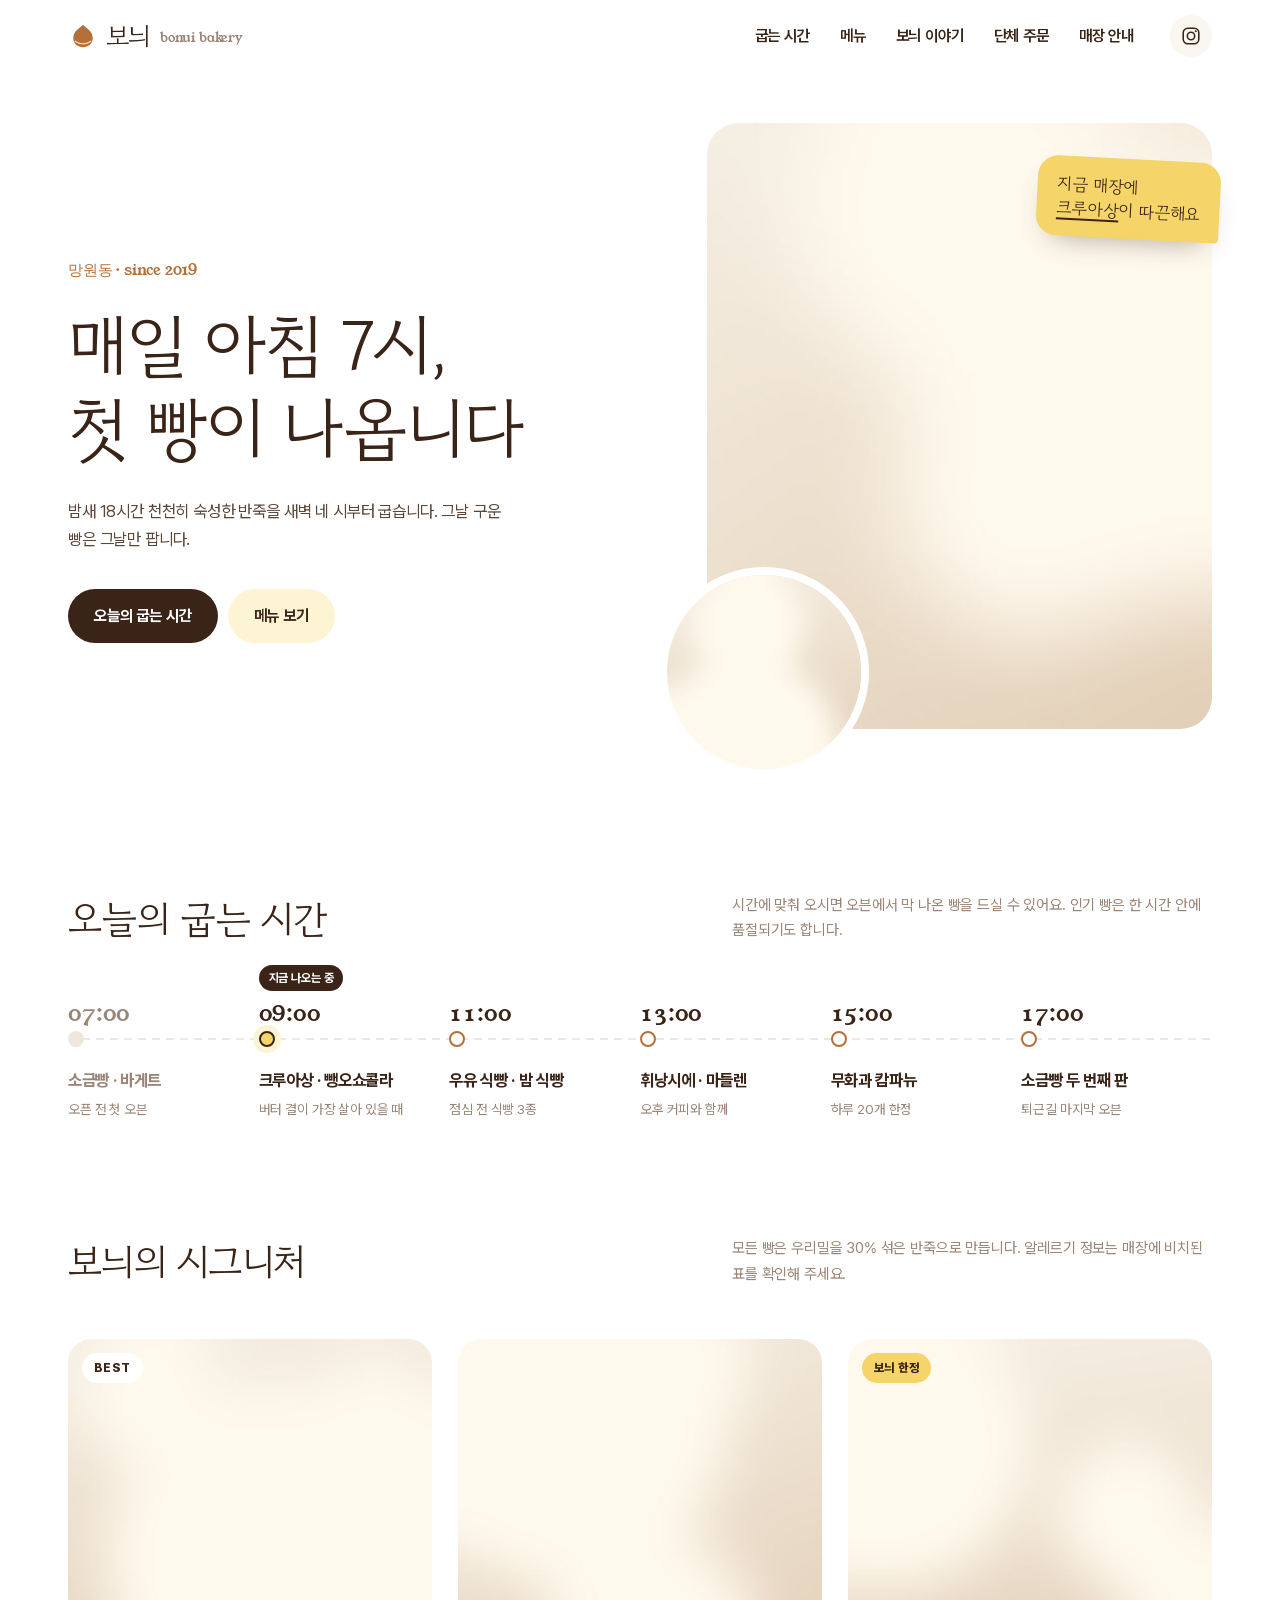
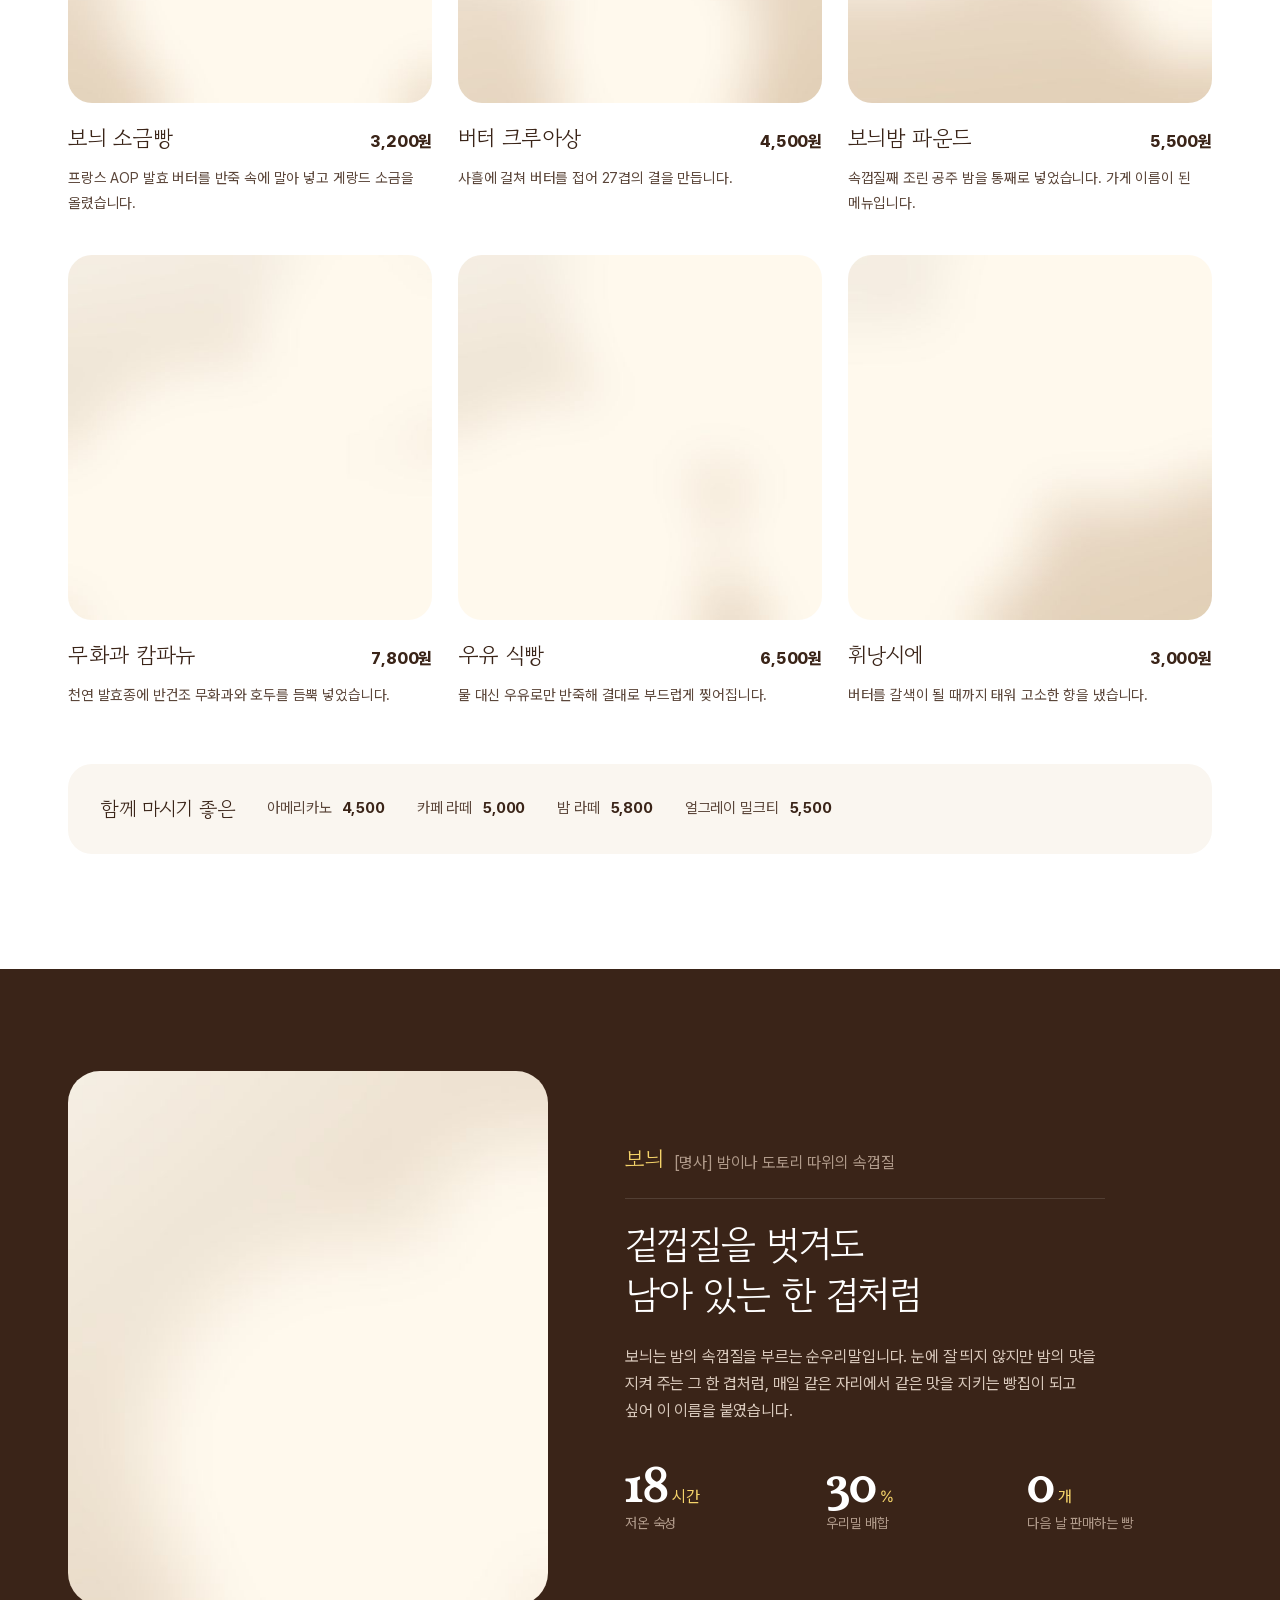
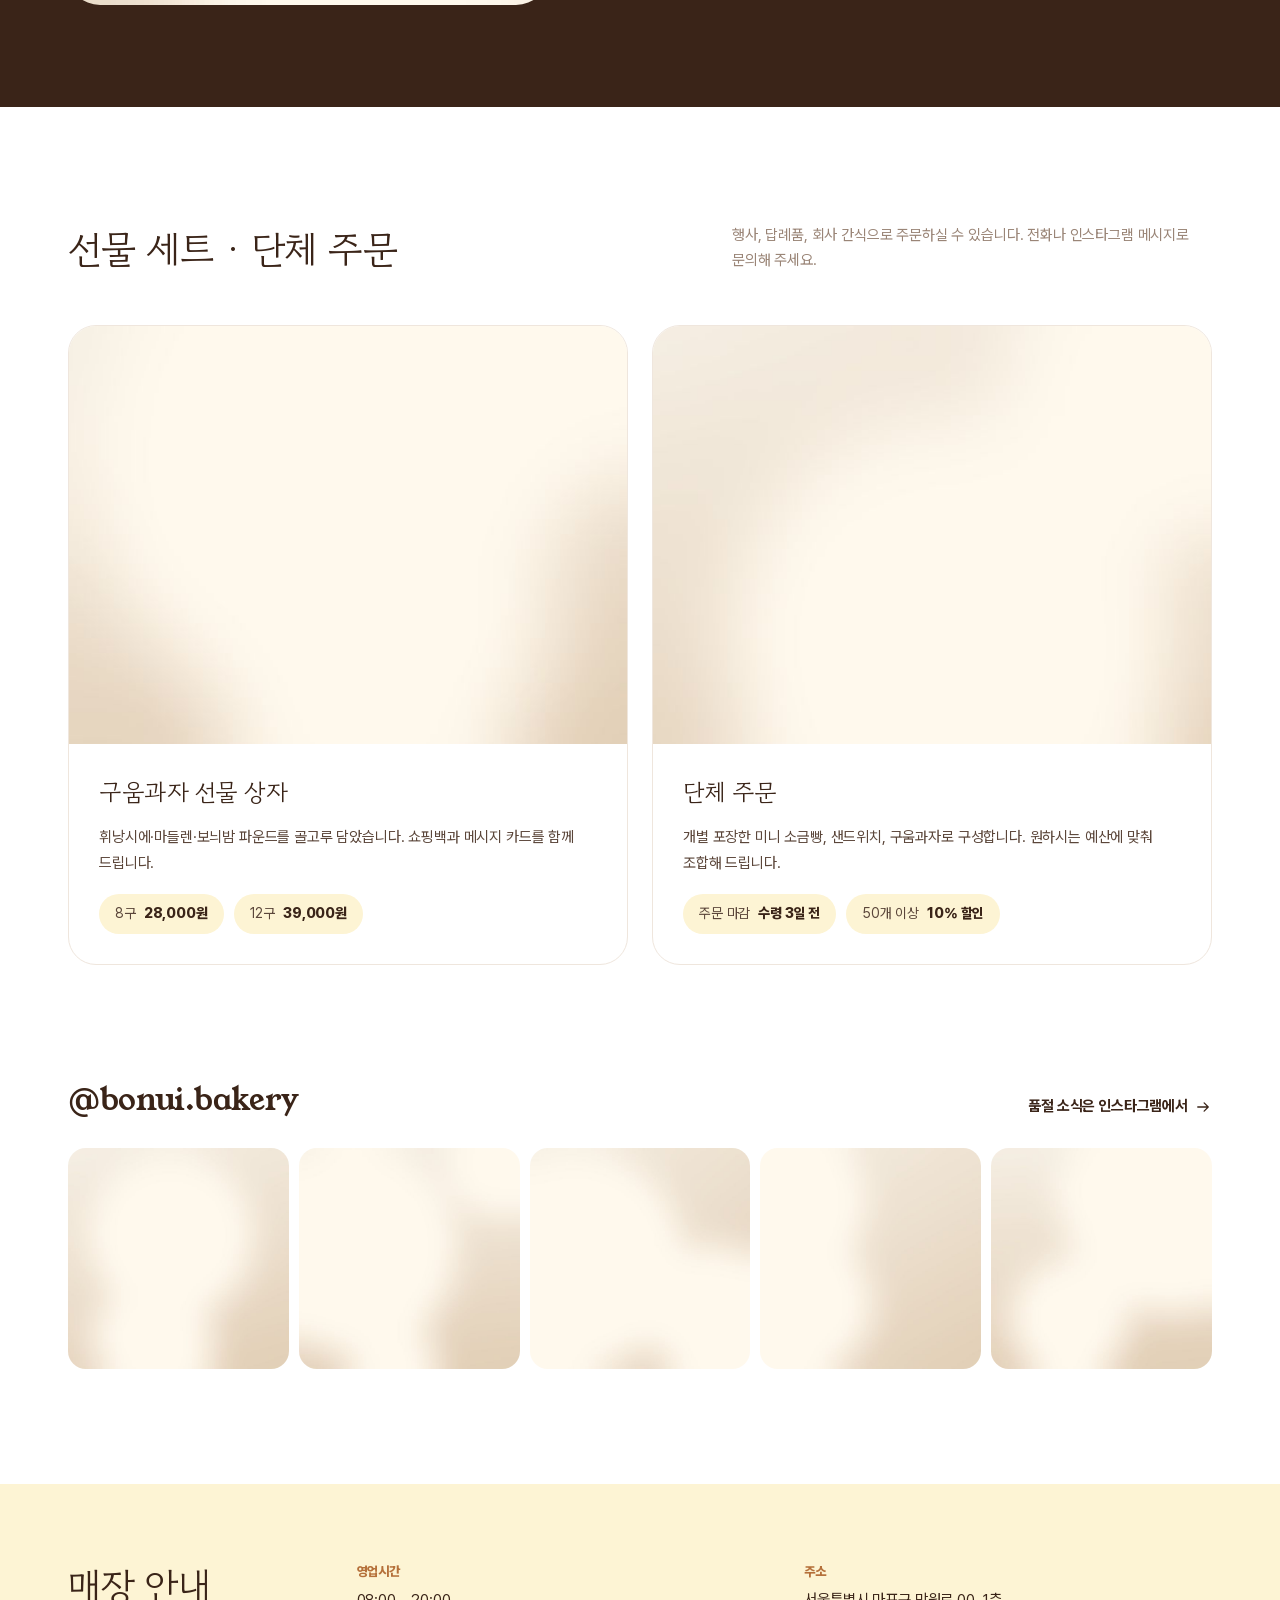
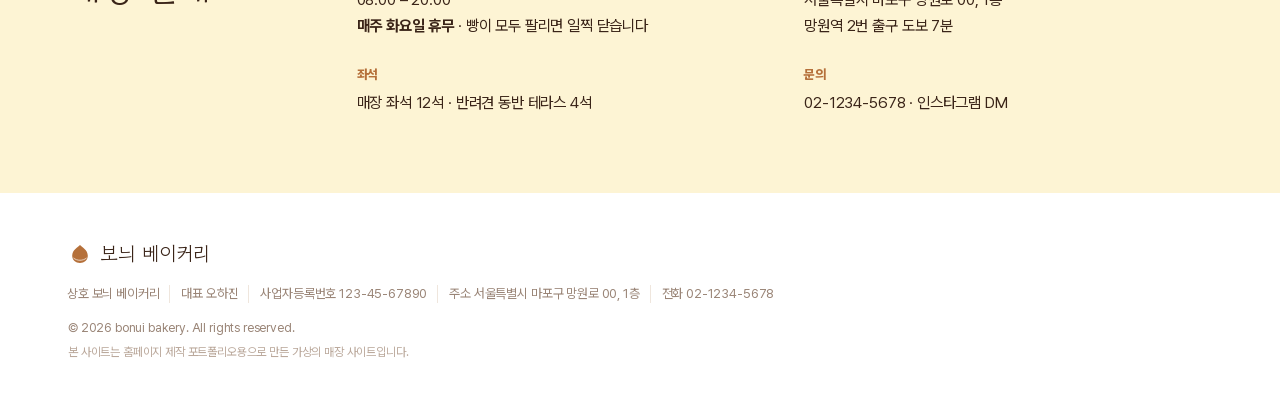
==== sites/bakery/index.html @ ac44d5c5 "Add pilates, law office, bakery samples and portfolio hub page - Hub page (index.html) with PC and p" ====
<!DOCTYPE html>
<html lang="ko">
<head>
<meta charset="utf-8">
<meta name="viewport" content="width=device-width, initial-scale=1">
<title>보늬 베이커리 | 망원동 동네 빵집</title>
<meta name="description" content="망원동 보늬 베이커리. 18시간 저온 숙성 반죽으로 매일 아침 7시부터 빵을 굽습니다. 오늘의 굽는 시간과 시그니처 메뉴, 단체 주문을 안내합니다.">
<meta property="og:title" content="보늬 베이커리 | 망원동 동네 빵집">
<meta property="og:description" content="매일 아침 7시, 첫 빵이 나옵니다.">
<meta property="og:type" content="website">
<link rel="stylesheet" href="../../assets/fonts/gowun-dodum/gowun-dodum.css">
<link rel="stylesheet" href="../../assets/fonts/young-serif/young-serif.css">
<link rel="stylesheet" href="../../assets/fonts/pretendard/pretendardvariable-dynamic-subset.css">
<link rel="stylesheet" href="style.css">
</head>
<body>

<svg width="0" height="0" style="position:absolute" aria-hidden="true">
  <symbol id="i-menu" viewBox="0 0 24 24"><path d="M4 7h16M4 12h16M4 17h16" stroke="currentColor" stroke-width="1.7" stroke-linecap="round"/></symbol>
  <symbol id="i-close" viewBox="0 0 24 24"><path d="M6 6l12 12M18 6L6 18" stroke="currentColor" stroke-width="1.7" stroke-linecap="round"/></symbol>
  <symbol id="i-arrow" viewBox="0 0 24 24"><path d="M5 12h14M13.5 6.5L19 12l-5.5 5.5" fill="none" stroke="currentColor" stroke-width="1.7" stroke-linecap="round" stroke-linejoin="round"/></symbol>
  <symbol id="i-insta" viewBox="0 0 24 24"><rect x="3.5" y="3.5" width="17" height="17" rx="5" fill="none" stroke="currentColor" stroke-width="1.7"/><circle cx="12" cy="12" r="4" fill="none" stroke="currentColor" stroke-width="1.7"/><circle cx="17.2" cy="6.8" r="1.1" fill="currentColor"/></symbol>
  <symbol id="chestnut" viewBox="0 0 40 40"><path d="M20 5c3 3.5 13 8 13 18 0 7-5.8 12-13 12S7 30 7 23C7 13 17 8.5 20 5z" fill="currentColor"/><path d="M9.5 27c3 2.4 6.6 3.4 10.5 3.4S27.5 29.4 30.5 27" fill="none" stroke="#fff" stroke-width="1.6" stroke-linecap="round" opacity=".7"/></symbol>
</svg>

<a class="skip" href="#main">본문 바로가기</a>

<header class="header">
  <div class="container header-inner">
    <a class="logo" href="#top" aria-label="보늬 베이커리 홈">
      <svg class="logo-mark" viewBox="0 0 40 40" aria-hidden="true"><use href="#chestnut"/></svg>
      <span class="logo-ko">보늬</span>
      <span class="logo-en">bonui bakery</span>
    </a>
    <nav class="gnb" aria-label="주 메뉴">
      <a href="#bake">굽는 시간</a>
      <a href="#menu">메뉴</a>
      <a href="#story">보늬 이야기</a>
      <a href="#order">단체 주문</a>
      <a href="#store">매장 안내</a>
    </nav>
    <a class="insta-link" href="#" aria-label="인스타그램"><svg><use href="#i-insta"/></svg></a>
    <button class="menu-btn" type="button" aria-label="메뉴 열기" aria-expanded="false" aria-controls="mnav"><svg><use href="#i-menu"/></svg></button>
  </div>
  <nav class="mnav" id="mnav" aria-label="모바일 메뉴" hidden>
    <a href="#bake">굽는 시간</a>
    <a href="#menu">메뉴</a>
    <a href="#story">보늬 이야기</a>
    <a href="#order">단체 주문</a>
    <a href="#store">매장 안내</a>
  </nav>
</header>

<main id="main">

  <section class="hero" id="top">
    <div class="container hero-grid">
      <div class="hero-copy">
        <p class="hero-tag">망원동 · since 2019</p>
        <h1>매일 아침 7시,<br>첫 빵이 나옵니다</h1>
        <p class="lead">밤새 18시간 천천히 숙성한 반죽을 새벽 네 시부터 굽습니다. 그날 구운 빵은 그날만 팝니다.</p>
        <div class="btn-row">
          <a class="btn btn-brown" href="#bake">오늘의 굽는 시간</a>
          <a class="btn btn-soft" href="#menu">메뉴 보기</a>
        </div>
      </div>
      <div class="hero-visual">
        <figure class="hv-main"><img src="images/hero.jpg" alt="막 구워져 나온 소금빵이 가득 담긴 철판" width="1000" height="1200" fetchpriority="high"></figure>
        <figure class="hv-sub"><img src="images/hero-2.jpg" alt="결이 살아 있는 크루아상 단면" width="600" height="600"></figure>
        <p class="hv-note" data-now-baking>지금 매장에<br><b>소금빵</b>이 따끈해요</p>
      </div>
    </div>
  </section>

  <section class="section bake" id="bake" aria-labelledby="bake-title">
    <div class="container">
      <div class="section-head">
        <h2 id="bake-title">오늘의 굽는 시간</h2>
        <p>시간에 맞춰 오시면 오븐에서 막 나온 빵을 드실 수 있어요. 인기 빵은 한 시간 안에 품절되기도 합니다.</p>
      </div>
      <ol class="timeline">
        <li data-at="0700" data-name="소금빵"><time>07:00</time><h3>소금빵 · 바게트</h3><p>오픈 전 첫 오븐</p></li>
        <li data-at="0900" data-name="크루아상"><time>09:00</time><h3>크루아상 · 뺑오쇼콜라</h3><p>버터 결이 가장 살아 있을 때</p></li>
        <li data-at="1100" data-name="우유 식빵"><time>11:00</time><h3>우유 식빵 · 밤 식빵</h3><p>점심 전 식빵 3종</p></li>
        <li data-at="1300" data-name="휘낭시에"><time>13:00</time><h3>휘낭시에 · 마들렌</h3><p>오후 커피와 함께</p></li>
        <li data-at="1500" data-name="무화과 캄파뉴"><time>15:00</time><h3>무화과 캄파뉴</h3><p>하루 20개 한정</p></li>
        <li data-at="1700" data-name="소금빵"><time>17:00</time><h3>소금빵 두 번째 판</h3><p>퇴근길 마지막 오븐</p></li>
      </ol>
    </div>
  </section>

  <section class="section" id="menu" aria-labelledby="menu-title">
    <div class="container">
      <div class="section-head">
        <h2 id="menu-title">보늬의 시그니처</h2>
        <p>모든 빵은 우리밀을 30% 섞은 반죽으로 만듭니다. 알레르기 정보는 매장에 비치된 표를 확인해 주세요.</p>
      </div>
      <div class="menu-grid">
        <article class="item">
          <figure><img src="images/m-salt.jpg" alt="겉은 바삭하고 속은 촉촉한 소금빵" loading="lazy" width="700" height="700"><span class="item-badge">BEST</span></figure>
          <div class="item-row"><h3>보늬 소금빵</h3><p class="price">3,200원</p></div>
          <p>프랑스 AOP 발효 버터를 반죽 속에 말아 넣고 게랑드 소금을 올렸습니다.</p>
        </article>
        <article class="item">
          <figure><img src="images/m-croissant.jpg" alt="27겹 결의 버터 크루아상" loading="lazy" width="700" height="700"></figure>
          <div class="item-row"><h3>버터 크루아상</h3><p class="price">4,500원</p></div>
          <p>사흘에 걸쳐 버터를 접어 27겹의 결을 만듭니다.</p>
        </article>
        <article class="item">
          <figure><img src="images/m-chestnut.jpg" alt="보늬밤을 통째로 넣은 파운드 케이크" loading="lazy" width="700" height="700"><span class="item-badge item-badge-sig">보늬 한정</span></figure>
          <div class="item-row"><h3>보늬밤 파운드</h3><p class="price">5,500원</p></div>
          <p>속껍질째 조린 공주 밤을 통째로 넣었습니다. 가게 이름이 된 메뉴입니다.</p>
        </article>
        <article class="item">
          <figure><img src="images/m-campagne.jpg" alt="무화과와 호두가 들어간 캄파뉴" loading="lazy" width="700" height="700"></figure>
          <div class="item-row"><h3>무화과 캄파뉴</h3><p class="price">7,800원</p></div>
          <p>천연 발효종에 반건조 무화과와 호두를 듬뿍 넣었습니다.</p>
        </article>
        <article class="item">
          <figure><img src="images/m-bread.jpg" alt="결대로 찢어지는 우유 식빵" loading="lazy" width="700" height="700"></figure>
          <div class="item-row"><h3>우유 식빵</h3><p class="price">6,500원</p></div>
          <p>물 대신 우유로만 반죽해 결대로 부드럽게 찢어집니다.</p>
        </article>
        <article class="item">
          <figure><img src="images/m-financier.jpg" alt="태운 버터 향의 휘낭시에" loading="lazy" width="700" height="700"></figure>
          <div class="item-row"><h3>휘낭시에</h3><p class="price">3,000원</p></div>
          <p>버터를 갈색이 될 때까지 태워 고소한 향을 냈습니다.</p>
        </article>
      </div>
      <div class="drinks">
        <h3>함께 마시기 좋은</h3>
        <ul>
          <li><span>아메리카노</span><b>4,500</b></li>
          <li><span>카페 라떼</span><b>5,000</b></li>
          <li><span>밤 라떼</span><b>5,800</b></li>
          <li><span>얼그레이 밀크티</span><b>5,500</b></li>
        </ul>
      </div>
    </div>
  </section>

  <section class="story" id="story" aria-labelledby="story-title">
    <div class="container story-grid">
      <figure class="story-photo"><img src="images/story.jpg" alt="새벽에 반죽을 성형하는 제빵사의 손" loading="lazy" width="900" height="1000"></figure>
      <div class="story-copy">
        <p class="story-word"><span>보늬</span> [명사] 밤이나 도토리 따위의 속껍질</p>
        <h2 id="story-title">겉껍질을 벗겨도<br>남아 있는 한 겹처럼</h2>
        <p>보늬는 밤의 속껍질을 부르는 순우리말입니다. 눈에 잘 띄지 않지만 밤의 맛을 지켜 주는 그 한 겹처럼, 매일 같은 자리에서 같은 맛을 지키는 빵집이 되고 싶어 이 이름을 붙였습니다.</p>
        <ul class="facts">
          <li><strong>18<small>시간</small></strong><span>저온 숙성</span></li>
          <li><strong>30<small>%</small></strong><span>우리밀 배합</span></li>
          <li><strong>0<small>개</small></strong><span>다음 날 판매하는 빵</span></li>
        </ul>
      </div>
    </div>
  </section>

  <section class="section order" id="order" aria-labelledby="order-title">
    <div class="container">
      <div class="section-head">
        <h2 id="order-title">선물 세트 · 단체 주문</h2>
        <p>행사, 답례품, 회사 간식으로 주문하실 수 있습니다. 전화나 인스타그램 메시지로 문의해 주세요.</p>
      </div>
      <div class="order-grid">
        <article class="order-card">
          <figure><img src="images/gift.jpg" alt="리본으로 묶은 구움과자 선물 상자" loading="lazy" width="800" height="600"></figure>
          <div class="order-body">
            <h3>구움과자 선물 상자</h3>
            <p>휘낭시에·마들렌·보늬밤 파운드를 골고루 담았습니다. 쇼핑백과 메시지 카드를 함께 드립니다.</p>
            <dl>
              <div><dt>8구</dt><dd>28,000원</dd></div>
              <div><dt>12구</dt><dd>39,000원</dd></div>
            </dl>
          </div>
        </article>
        <article class="order-card">
          <figure><img src="images/catering.jpg" alt="행사용으로 포장된 미니 소금빵" loading="lazy" width="800" height="600"></figure>
          <div class="order-body">
            <h3>단체 주문</h3>
            <p>개별 포장한 미니 소금빵, 샌드위치, 구움과자로 구성합니다. 원하시는 예산에 맞춰 조합해 드립니다.</p>
            <dl>
              <div><dt>주문 마감</dt><dd>수령 3일 전</dd></div>
              <div><dt>50개 이상</dt><dd>10% 할인</dd></div>
            </dl>
          </div>
        </article>
      </div>
    </div>
  </section>

  <section class="section insta" aria-labelledby="insta-title">
    <div class="container">
      <div class="insta-head">
        <h2 id="insta-title">@bonui.bakery</h2>
        <a class="text-link" href="#">품절 소식은 인스타그램에서 <svg><use href="#i-arrow"/></svg></a>
      </div>
      <div class="insta-grid">
        <a href="#"><img src="images/insta-1.jpg" alt="인스타그램 게시물: 오늘의 첫 빵" loading="lazy" width="500" height="500"></a>
        <a href="#"><img src="images/insta-2.jpg" alt="인스타그램 게시물: 진열대" loading="lazy" width="500" height="500"></a>
        <a href="#"><img src="images/insta-3.jpg" alt="인스타그램 게시물: 커피와 크루아상" loading="lazy" width="500" height="500"></a>
        <a href="#"><img src="images/insta-4.jpg" alt="인스타그램 게시물: 반죽 성형" loading="lazy" width="500" height="500"></a>
        <a href="#"><img src="images/insta-5.jpg" alt="인스타그램 게시물: 선물 상자" loading="lazy" width="500" height="500"></a>
      </div>
    </div>
  </section>

  <section class="store" id="store" aria-labelledby="store-title">
    <div class="container store-grid">
      <h2 id="store-title">매장 안내</h2>
      <dl>
        <div><dt>영업시간</dt><dd>08:00 – 20:00<br><span class="off">매주 화요일 휴무</span> · 빵이 모두 팔리면 일찍 닫습니다</dd></div>
        <div><dt>주소</dt><dd>서울특별시 마포구 망원로 00, 1층<br>망원역 2번 출구 도보 7분</dd></div>
        <div><dt>좌석</dt><dd>매장 좌석 12석 · 반려견 동반 테라스 4석</dd></div>
        <div><dt>문의</dt><dd>02-1234-5678 · 인스타그램 DM</dd></div>
      </dl>
    </div>
  </section>

</main>

<footer class="footer">
  <div class="container">
    <p class="footer-logo"><svg viewBox="0 0 40 40" aria-hidden="true"><use href="#chestnut"/></svg>보늬 베이커리</p>
    <p class="biz"><span>상호 보늬 베이커리</span><span>대표 오하진</span><span>사업자등록번호 123-45-67890</span><span>주소 서울특별시 마포구 망원로 00, 1층</span><span>전화 02-1234-5678</span></p>
    <p class="copy">© 2026 bonui bakery. All rights reserved.</p>
    <p class="demo-note">본 사이트는 홈페이지 제작 포트폴리오용으로 만든 가상의 매장 사이트입니다.</p>
  </div>
</footer>

<script src="main.js"></script>
</body>
</html>
---- assets/fonts/gowun-dodum/gowun-dodum.css ----
/* gowun-dodum-[0]-400-normal */
@font-face {
  font-family: 'Gowun Dodum';
  font-style: normal;
  font-display: swap;
  font-weight: 400;
  src: url(./files/gowun-dodum-0-400-normal.woff2) format('woff2');
  unicode-range: U+f9ca-fa0b,U+ff03-ff05,U+ff07,U+ff0a-ff0b,U+ff0d-ff19,U+ff1b,U+ff1d,U+ff20-ff5b,U+ff5d,U+ffe0-ffe3,U+ffe5-ffe6;
}

/* gowun-dodum-[2]-400-normal */
@font-face {
  font-family: 'Gowun Dodum';
  font-style: normal;
  font-display: swap;
  font-weight: 400;
  src: url(./files/gowun-dodum-2-400-normal.woff2) format('woff2');
  unicode-range: U+d723-d728,U+d72a-d733,U+d735-d748,U+d74a-d74f,U+d752-d753,U+d755-d757,U+d75a-d75f,U+d762-d764,U+d766-d768,U+d76a-d76b,U+d76d-d76f,U+d771-d787,U+d789-d78b,U+d78d-d78f,U+d791-d797,U+d79a,U+d79c,U+d79e-d7a3,U+f900-f909,U+f90b-f92e;
}

/* gowun-dodum-[3]-400-normal */
@font-face {
  font-family: 'Gowun Dodum';
  font-style: normal;
  font-display: swap;
  font-weight: 400;
  src: url(./files/gowun-dodum-3-400-normal.woff2) format('woff2');
  unicode-range: U+d679-d68b,U+d68e-d69e,U+d6a0,U+d6a2-d6a7,U+d6a9-d6c3,U+d6c6-d6c7,U+d6c9-d6cb,U+d6cd-d6d3,U+d6d5-d6d6,U+d6d8-d6e3,U+d6e5-d6e7,U+d6e9-d6fb,U+d6fd-d717,U+d719-d71f,U+d721-d722;
}

/* gowun-dodum-[4]-400-normal */
@font-face {
  font-family: 'Gowun Dodum';
  font-style: normal;
  font-display: swap;
  font-weight: 400;
  src: url(./files/gowun-dodum-4-400-normal.woff2) format('woff2');
  unicode-range: U+d5bc-d5c7,U+d5ca-d5cb,U+d5cd-d5cf,U+d5d1-d5d7,U+d5d9-d5da,U+d5dc,U+d5de-d5e3,U+d5e6-d5e7,U+d5e9-d5eb,U+d5ed-d5f6,U+d5f8,U+d5fa-d5ff,U+d602-d603,U+d605-d607,U+d609-d60f,U+d612-d613,U+d616-d61b,U+d61d-d637,U+d63a-d63b,U+d63d-d63f,U+d641-d647,U+d64a-d64c,U+d64e-d653,U+d656-d657,U+d659-d65b,U+d65d-d666,U+d668,U+d66a-d678;
}

/* gowun-dodum-[5]-400-normal */
@font-face {
  font-family: 'Gowun Dodum';
  font-style: normal;
  font-display: swap;
  font-weight: 400;
  src: url(./files/gowun-dodum-5-400-normal.woff2) format('woff2');
  unicode-range: U+d507,U+d509-d50b,U+d50d-d513,U+d515-d53b,U+d53e-d53f,U+d541-d543,U+d545-d54c,U+d54e,U+d550,U+d552-d557,U+d55a-d55b,U+d55d-d55f,U+d561-d564,U+d566-d567,U+d56a,U+d56c,U+d56e-d573,U+d576-d577,U+d579-d583,U+d585-d586,U+d58a-d5a4,U+d5a6-d5bb;
}

/* gowun-dodum-[6]-400-normal */
@font-face {
  font-family: 'Gowun Dodum';
  font-style: normal;
  font-display: swap;
  font-weight: 400;
  src: url(./files/gowun-dodum-6-400-normal.woff2) format('woff2');
  unicode-range: U+d464-d477,U+d47a-d47b,U+d47d-d47f,U+d481-d487,U+d489-d48a,U+d48c,U+d48e-d4e7,U+d4e9-d503,U+d505-d506;
}

/* gowun-dodum-[7]-400-normal */
@font-face {
  font-family: 'Gowun Dodum';
  font-style: normal;
  font-display: swap;
  font-weight: 400;
  src: url(./files/gowun-dodum-7-400-normal.woff2) format('woff2');
  unicode-range: U+d3bf-d3c7,U+d3ca-d3cf,U+d3d1-d3eb,U+d3ee-d3ef,U+d3f1-d3f3,U+d3f5-d3fb,U+d3fd-d400,U+d402-d45b,U+d45d-d463;
}

/* gowun-dodum-[8]-400-normal */
@font-face {
  font-family: 'Gowun Dodum';
  font-style: normal;
  font-display: swap;
  font-weight: 400;
  src: url(./files/gowun-dodum-8-400-normal.woff2) format('woff2');
  unicode-range: U+d2ff,U+d302-d304,U+d306-d30b,U+d30f,U+d311-d313,U+d315-d31b,U+d31e,U+d322-d324,U+d326-d327,U+d32a-d32b,U+d32d-d32f,U+d331-d337,U+d339-d33c,U+d33e-d37b,U+d37e-d37f,U+d381-d383,U+d385-d38b,U+d38e-d390,U+d392-d397,U+d39a-d39b,U+d39d-d39f,U+d3a1-d3a7,U+d3a9-d3aa,U+d3ac,U+d3ae-d3b3,U+d3b5-d3b7,U+d3b9-d3bb,U+d3bd-d3be;
}

/* gowun-dodum-[9]-400-normal */
@font-face {
  font-family: 'Gowun Dodum';
  font-style: normal;
  font-display: swap;
  font-weight: 400;
  src: url(./files/gowun-dodum-9-400-normal.woff2) format('woff2');
  unicode-range: U+d257-d27f,U+d281-d29b,U+d29d-d29f,U+d2a1-d2ab,U+d2ad-d2b7,U+d2ba-d2bb,U+d2bd-d2bf,U+d2c1-d2c7,U+d2c9-d2ef,U+d2f2-d2f3,U+d2f5-d2f7,U+d2f9-d2fe;
}

/* gowun-dodum-[10]-400-normal */
@font-face {
  font-family: 'Gowun Dodum';
  font-style: normal;
  font-display: swap;
  font-weight: 400;
  src: url(./files/gowun-dodum-10-400-normal.woff2) format('woff2');
  unicode-range: U+d1b4,U+d1b6-d1f3,U+d1f5-d22b,U+d22e-d22f,U+d231-d233,U+d235-d23b,U+d23d-d240,U+d242-d256;
}

/* gowun-dodum-[11]-400-normal */
@font-face {
  font-family: 'Gowun Dodum';
  font-style: normal;
  font-display: swap;
  font-weight: 400;
  src: url(./files/gowun-dodum-11-400-normal.woff2) format('woff2');
  unicode-range: U+d105-d12f,U+d132-d133,U+d135-d137,U+d139-d13f,U+d141-d142,U+d144,U+d146-d14b,U+d14e-d14f,U+d151-d153,U+d155-d15b,U+d15e-d187,U+d189-d19f,U+d1a2-d1a3,U+d1a5-d1a7,U+d1a9-d1af,U+d1b2-d1b3;
}

/* gowun-dodum-[12]-400-normal */
@font-face {
  font-family: 'Gowun Dodum';
  font-style: normal;
  font-display: swap;
  font-weight: 400;
  src: url(./files/gowun-dodum-12-400-normal.woff2) format('woff2');
  unicode-range: U+d04b-d04f,U+d051-d057,U+d059-d06b,U+d06d-d06f,U+d071-d073,U+d075-d07b,U+d07e-d0a3,U+d0a6-d0a7,U+d0a9-d0ab,U+d0ad-d0b3,U+d0b6,U+d0b8,U+d0ba-d0bf,U+d0c2-d0c3,U+d0c5-d0c7,U+d0c9-d0cf,U+d0d2,U+d0d6-d0db,U+d0de-d0df,U+d0e1-d0e3,U+d0e5-d0eb,U+d0ee-d0f0,U+d0f2-d104;
}

/* gowun-dodum-[13]-400-normal */
@font-face {
  font-family: 'Gowun Dodum';
  font-style: normal;
  font-display: swap;
  font-weight: 400;
  src: url(./files/gowun-dodum-13-400-normal.woff2) format('woff2');
  unicode-range: U+cfa2-cfc3,U+cfc5-cfdf,U+cfe2-cfe3,U+cfe5-cfe7,U+cfe9-cff4,U+cff6-cffb,U+cffd-cfff,U+d001-d003,U+d005-d017,U+d019-d033,U+d036-d037,U+d039-d03b,U+d03d-d04a;
}

/* gowun-dodum-[14]-400-normal */
@font-face {
  font-family: 'Gowun Dodum';
  font-style: normal;
  font-display: swap;
  font-weight: 400;
  src: url(./files/gowun-dodum-14-400-normal.woff2) format('woff2');
  unicode-range: U+cef0-cef3,U+cef6,U+cef9-ceff,U+cf01-cf03,U+cf05-cf07,U+cf09-cf0f,U+cf11-cf12,U+cf14-cf1b,U+cf1d-cf1f,U+cf21-cf2f,U+cf31-cf53,U+cf56-cf57,U+cf59-cf5b,U+cf5d-cf63,U+cf66,U+cf68,U+cf6a-cf6f,U+cf71-cf84,U+cf86-cf8b,U+cf8d-cfa1;
}

/* gowun-dodum-[15]-400-normal */
@font-face {
  font-family: 'Gowun Dodum';
  font-style: normal;
  font-display: swap;
  font-weight: 400;
  src: url(./files/gowun-dodum-15-400-normal.woff2) format('woff2');
  unicode-range: U+ce3c-ce57,U+ce5a-ce5b,U+ce5d-ce5f,U+ce61-ce67,U+ce6a,U+ce6c,U+ce6e-ce73,U+ce76-ce77,U+ce79-ce7b,U+ce7d-ce83,U+ce85-ce88,U+ce8a-ce8f,U+ce91-ce93,U+ce95-ce97,U+ce99-ce9f,U+cea2,U+cea4-ceab,U+cead-cee3,U+cee6-cee7,U+cee9-ceeb,U+ceed-ceef;
}

/* gowun-dodum-[16]-400-normal */
@font-face {
  font-family: 'Gowun Dodum';
  font-style: normal;
  font-display: swap;
  font-weight: 400;
  src: url(./files/gowun-dodum-16-400-normal.woff2) format('woff2');
  unicode-range: U+cd92-cd93,U+cd96-cd97,U+cd99-cd9b,U+cd9d-cda3,U+cda6-cda8,U+cdaa-cdaf,U+cdb1-cdc3,U+cdc5-cdcb,U+cdcd-cde7,U+cde9-ce03,U+ce05-ce1f,U+ce22-ce34,U+ce36-ce3b;
}

/* gowun-dodum-[17]-400-normal */
@font-face {
  font-family: 'Gowun Dodum';
  font-style: normal;
  font-display: swap;
  font-weight: 400;
  src: url(./files/gowun-dodum-17-400-normal.woff2) format('woff2');
  unicode-range: U+ccef-cd07,U+cd0a-cd0b,U+cd0d-cd1a,U+cd1c,U+cd1e-cd2b,U+cd2d-cd5b,U+cd5d-cd77,U+cd79-cd91;
}

/* gowun-dodum-[18]-400-normal */
@font-face {
  font-family: 'Gowun Dodum';
  font-style: normal;
  font-display: swap;
  font-weight: 400;
  src: url(./files/gowun-dodum-18-400-normal.woff2) format('woff2');
  unicode-range: U+cc3f-cc43,U+cc46-cc47,U+cc49-cc4b,U+cc4d-cc53,U+cc55-cc58,U+cc5a-cc5f,U+cc61-cc97,U+cc9a-cc9b,U+cc9d-cc9f,U+cca1-cca7,U+ccaa,U+ccac,U+ccae-ccb3,U+ccb6-ccb7,U+ccb9-ccbb,U+ccbd-cccf,U+ccd1-cce3,U+cce5-ccee;
}

/* gowun-dodum-[19]-400-normal */
@font-face {
  font-family: 'Gowun Dodum';
  font-style: normal;
  font-display: swap;
  font-weight: 400;
  src: url(./files/gowun-dodum-19-400-normal.woff2) format('woff2');
  unicode-range: U+cb91-cbd3,U+cbd5-cbe3,U+cbe5-cc0b,U+cc0e-cc0f,U+cc11-cc13,U+cc15-cc1b,U+cc1d-cc20,U+cc23-cc27,U+cc2a-cc2b,U+cc2d,U+cc2f,U+cc31-cc37,U+cc3a,U+cc3c;
}

/* gowun-dodum-[20]-400-normal */
@font-face {
  font-family: 'Gowun Dodum';
  font-style: normal;
  font-display: swap;
  font-weight: 400;
  src: url(./files/gowun-dodum-20-400-normal.woff2) format('woff2');
  unicode-range: U+caf4-cb47,U+cb4a-cb90;
}

/* gowun-dodum-[21]-400-normal */
@font-face {
  font-family: 'Gowun Dodum';
  font-style: normal;
  font-display: swap;
  font-weight: 400;
  src: url(./files/gowun-dodum-21-400-normal.woff2) format('woff2');
  unicode-range: U+ca4a-ca4b,U+ca4e-ca4f,U+ca51-ca53,U+ca55-ca5b,U+ca5d-ca60,U+ca62-ca83,U+ca85-cabb,U+cabe-cabf,U+cac1-cac3,U+cac5-cacb,U+cacd-cad0,U+cad2,U+cad4-cad8,U+cada-caf3;
}

/* gowun-dodum-[22]-400-normal */
@font-face {
  font-family: 'Gowun Dodum';
  font-style: normal;
  font-display: swap;
  font-weight: 400;
  src: url(./files/gowun-dodum-22-400-normal.woff2) format('woff2');
  unicode-range: U+c996-c997,U+c99a-c99c,U+c99e-c9bf,U+c9c2-c9c3,U+c9c5-c9c7,U+c9c9-c9cf,U+c9d2,U+c9d4,U+c9d7-c9d8,U+c9db,U+c9de-c9df,U+c9e1-c9e3,U+c9e5-c9e6,U+c9e8-c9eb,U+c9ee-c9f0,U+c9f2-c9f7,U+c9f9-ca0b,U+ca0d-ca28,U+ca2a-ca49;
}

/* gowun-dodum-[23]-400-normal */
@font-face {
  font-family: 'Gowun Dodum';
  font-style: normal;
  font-display: swap;
  font-weight: 400;
  src: url(./files/gowun-dodum-23-400-normal.woff2) format('woff2');
  unicode-range: U+c8e9-c8f4,U+c8f6-c8fb,U+c8fe-c8ff,U+c901-c903,U+c905-c90b,U+c90e-c910,U+c912-c917,U+c919-c92b,U+c92d-c94f,U+c951-c953,U+c955-c96b,U+c96d-c973,U+c975-c987,U+c98a-c98b,U+c98d-c98f,U+c991-c995;
}

/* gowun-dodum-[24]-400-normal */
@font-face {
  font-family: 'Gowun Dodum';
  font-style: normal;
  font-display: swap;
  font-weight: 400;
  src: url(./files/gowun-dodum-24-400-normal.woff2) format('woff2');
  unicode-range: U+c841-c84b,U+c84d-c86f,U+c872-c873,U+c875-c877,U+c879-c87f,U+c882-c884,U+c887-c88a,U+c88d-c8c3,U+c8c5-c8df,U+c8e1-c8e8;
}

/* gowun-dodum-[25]-400-normal */
@font-face {
  font-family: 'Gowun Dodum';
  font-style: normal;
  font-display: swap;
  font-weight: 400;
  src: url(./files/gowun-dodum-25-400-normal.woff2) format('woff2');
  unicode-range: U+c779-c77b,U+c77e-c782,U+c786,U+c78b,U+c78d,U+c78f,U+c792-c793,U+c795,U+c797,U+c799-c79f,U+c7a2,U+c7a7-c7ab,U+c7ae-c7bb,U+c7bd-c7c0,U+c7c2-c7c7,U+c7c9-c7dc,U+c7de-c7ff,U+c802-c803,U+c805-c807,U+c809,U+c80b-c80f,U+c812,U+c814,U+c817-c81b,U+c81e-c81f,U+c821-c823,U+c825-c82e,U+c830-c837,U+c839-c83b,U+c83d-c840;
}

/* gowun-dodum-[26]-400-normal */
@font-face {
  font-family: 'Gowun Dodum';
  font-style: normal;
  font-display: swap;
  font-weight: 400;
  src: url(./files/gowun-dodum-26-400-normal.woff2) format('woff2');
  unicode-range: U+c6bb-c6bf,U+c6c2,U+c6c4,U+c6c6-c6cb,U+c6ce-c6cf,U+c6d1-c6d3,U+c6d5-c6db,U+c6dd-c6df,U+c6e1-c6e7,U+c6e9-c6eb,U+c6ed-c6ef,U+c6f1-c6f8,U+c6fa-c703,U+c705-c707,U+c709-c70b,U+c70d-c716,U+c718,U+c71a-c71f,U+c722-c723,U+c725-c727,U+c729-c734,U+c736-c73b,U+c73e-c73f,U+c741-c743,U+c745-c74b,U+c74e-c750,U+c752-c757,U+c759-c773,U+c776-c777;
}

/* gowun-dodum-[27]-400-normal */
@font-face {
  font-family: 'Gowun Dodum';
  font-style: normal;
  font-display: swap;
  font-weight: 400;
  src: url(./files/gowun-dodum-27-400-normal.woff2) format('woff2');
  unicode-range: U+c5f5-c5fb,U+c5fe,U+c602-c605,U+c607,U+c609-c60f,U+c611-c61a,U+c61c-c623,U+c626-c627,U+c629-c62b,U+c62d,U+c62f-c632,U+c636,U+c638,U+c63a-c63f,U+c642-c643,U+c645-c647,U+c649-c652,U+c656-c65b,U+c65d-c65f,U+c661-c663,U+c665-c677,U+c679-c67b,U+c67d-c693,U+c696-c697,U+c699-c69b,U+c69d-c6a3,U+c6a6,U+c6a8,U+c6aa-c6af,U+c6b2-c6b3,U+c6b5-c6b7,U+c6b9-c6ba;
}

/* gowun-dodum-[28]-400-normal */
@font-face {
  font-family: 'Gowun Dodum';
  font-style: normal;
  font-display: swap;
  font-weight: 400;
  src: url(./files/gowun-dodum-28-400-normal.woff2) format('woff2');
  unicode-range: U+c517-c527,U+c52a-c52b,U+c52d-c52f,U+c531-c538,U+c53a,U+c53c,U+c53e-c543,U+c546-c547,U+c54b,U+c54d-c552,U+c556,U+c55a-c55b,U+c55d,U+c55f,U+c562-c563,U+c565-c567,U+c569-c56f,U+c572,U+c574,U+c576-c57b,U+c57e-c57f,U+c581-c583,U+c585-c586,U+c588-c58b,U+c58e,U+c590,U+c592-c596,U+c599-c5b3,U+c5b6-c5b7,U+c5ba,U+c5be-c5c3,U+c5ca-c5cb,U+c5cd,U+c5cf,U+c5d2-c5d3,U+c5d5-c5d7,U+c5d9-c5df,U+c5e1-c5e2,U+c5e4,U+c5e6-c5eb,U+c5ef,U+c5f1-c5f3;
}

/* gowun-dodum-[29]-400-normal */
@font-face {
  font-family: 'Gowun Dodum';
  font-style: normal;
  font-display: swap;
  font-weight: 400;
  src: url(./files/gowun-dodum-29-400-normal.woff2) format('woff2');
  unicode-range: U+c475-c4ef,U+c4f2-c4f3,U+c4f5-c4f7,U+c4f9-c4ff,U+c502-c50b,U+c50d-c516;
}

/* gowun-dodum-[30]-400-normal */
@font-face {
  font-family: 'Gowun Dodum';
  font-style: normal;
  font-display: swap;
  font-weight: 400;
  src: url(./files/gowun-dodum-30-400-normal.woff2) format('woff2');
  unicode-range: U+c3d0-c3d7,U+c3da-c3db,U+c3dd-c3de,U+c3e1-c3ec,U+c3ee-c3f3,U+c3f5-c42b,U+c42d-c463,U+c466-c474;
}

/* gowun-dodum-[31]-400-normal */
@font-face {
  font-family: 'Gowun Dodum';
  font-style: normal;
  font-display: swap;
  font-weight: 400;
  src: url(./files/gowun-dodum-31-400-normal.woff2) format('woff2');
  unicode-range: U+c32b-c367,U+c36a-c36b,U+c36d-c36f,U+c371-c377,U+c37a-c37b,U+c37e-c383,U+c385-c387,U+c389-c3cf;
}

/* gowun-dodum-[32]-400-normal */
@font-face {
  font-family: 'Gowun Dodum';
  font-style: normal;
  font-display: swap;
  font-weight: 400;
  src: url(./files/gowun-dodum-32-400-normal.woff2) format('woff2');
  unicode-range: U+c26a-c26b,U+c26d-c26f,U+c271-c273,U+c275-c27b,U+c27e-c287,U+c289-c28f,U+c291-c297,U+c299-c29a,U+c29c-c2a3,U+c2a5-c2a7,U+c2a9-c2ab,U+c2ad-c2b3,U+c2b6,U+c2b8,U+c2ba-c2bb,U+c2bd-c2db,U+c2de-c2df,U+c2e1-c2e2,U+c2e5-c2ea,U+c2ee,U+c2f0,U+c2f2-c2f5,U+c2f7,U+c2fa-c2fb,U+c2fd-c2ff,U+c301-c307,U+c309-c30c,U+c30e-c312,U+c315-c323,U+c325-c328,U+c32a;
}

/* gowun-dodum-[33]-400-normal */
@font-face {
  font-family: 'Gowun Dodum';
  font-style: normal;
  font-display: swap;
  font-weight: 400;
  src: url(./files/gowun-dodum-33-400-normal.woff2) format('woff2');
  unicode-range: U+c1bc-c1c3,U+c1c5-c1df,U+c1e1-c1fb,U+c1fd-c203,U+c205-c20c,U+c20e,U+c210-c217,U+c21a-c21b,U+c21d-c21e,U+c221-c227,U+c229-c22a,U+c22c,U+c22e,U+c230,U+c233-c24f,U+c251-c257,U+c259-c269;
}

/* gowun-dodum-[34]-400-normal */
@font-face {
  font-family: 'Gowun Dodum';
  font-style: normal;
  font-display: swap;
  font-weight: 400;
  src: url(./files/gowun-dodum-34-400-normal.woff2) format('woff2');
  unicode-range: U+c101-c11b,U+c11f,U+c121-c123,U+c125-c12b,U+c12e,U+c132-c137,U+c13a-c13b,U+c13d-c13f,U+c141-c147,U+c14a,U+c14c-c153,U+c155-c157,U+c159-c15b,U+c15d-c166,U+c169-c16f,U+c171-c177,U+c179-c18b,U+c18e-c18f,U+c191-c193,U+c195-c19b,U+c19d-c19e,U+c1a0,U+c1a2-c1a4,U+c1a6-c1bb;
}

/* gowun-dodum-[35]-400-normal */
@font-face {
  font-family: 'Gowun Dodum';
  font-style: normal;
  font-display: swap;
  font-weight: 400;
  src: url(./files/gowun-dodum-35-400-normal.woff2) format('woff2');
  unicode-range: U+c049-c057,U+c059-c05b,U+c05d-c05f,U+c061-c067,U+c069-c08f,U+c091-c0ab,U+c0ae-c0af,U+c0b1-c0b3,U+c0b5,U+c0b7-c0bb,U+c0be,U+c0c2-c0c7,U+c0ca-c0cb,U+c0cd-c0cf,U+c0d1-c0d7,U+c0d9-c0da,U+c0dc,U+c0de-c0e3,U+c0e5-c0eb,U+c0ed-c0f3,U+c0f6,U+c0f8,U+c0fa-c0ff;
}

/* gowun-dodum-[36]-400-normal */
@font-face {
  font-family: 'Gowun Dodum';
  font-style: normal;
  font-display: swap;
  font-weight: 400;
  src: url(./files/gowun-dodum-36-400-normal.woff2) format('woff2');
  unicode-range: U+bfa7-bfaf,U+bfb1-bfc4,U+bfc6-bfcb,U+bfce-bfcf,U+bfd1-bfd3,U+bfd5-bfdb,U+bfdd-c048;
}

/* gowun-dodum-[37]-400-normal */
@font-face {
  font-family: 'Gowun Dodum';
  font-style: normal;
  font-display: swap;
  font-weight: 400;
  src: url(./files/gowun-dodum-37-400-normal.woff2) format('woff2');
  unicode-range: U+bf07,U+bf09-bf3f,U+bf41-bf4f,U+bf52-bf54,U+bf56-bfa6;
}

/* gowun-dodum-[38]-400-normal */
@font-face {
  font-family: 'Gowun Dodum';
  font-style: normal;
  font-display: swap;
  font-weight: 400;
  src: url(./files/gowun-dodum-38-400-normal.woff2) format('woff2');
  unicode-range: U+be56,U+be58,U+be5c-be5f,U+be62-be63,U+be65-be67,U+be69-be74,U+be76-be7b,U+be7e-be7f,U+be81-be8e,U+be90,U+be92-bea7,U+bea9-becf,U+bed2-bed3,U+bed5-bed6,U+bed9-bee3,U+bee6-bf06;
}

/* gowun-dodum-[39]-400-normal */
@font-face {
  font-family: 'Gowun Dodum';
  font-style: normal;
  font-display: swap;
  font-weight: 400;
  src: url(./files/gowun-dodum-39-400-normal.woff2) format('woff2');
  unicode-range: U+bdb0-bdd3,U+bdd5-bdef,U+bdf1-be0b,U+be0d-be0f,U+be11-be13,U+be15-be43,U+be46-be47,U+be49-be4b,U+be4d-be53;
}

/* gowun-dodum-[40]-400-normal */
@font-face {
  font-family: 'Gowun Dodum';
  font-style: normal;
  font-display: swap;
  font-weight: 400;
  src: url(./files/gowun-dodum-40-400-normal.woff2) format('woff2');
  unicode-range: U+bd03,U+bd06,U+bd08,U+bd0a-bd0f,U+bd11-bd22,U+bd25-bd47,U+bd49-bd58,U+bd5a-bd7f,U+bd82-bd83,U+bd85-bd87,U+bd8a-bd8f,U+bd91-bd92,U+bd94,U+bd96-bd98,U+bd9a-bdaf;
}

/* gowun-dodum-[41]-400-normal */
@font-face {
  font-family: 'Gowun Dodum';
  font-style: normal;
  font-display: swap;
  font-weight: 400;
  src: url(./files/gowun-dodum-41-400-normal.woff2) format('woff2');
  unicode-range: U+bc4e-bc83,U+bc86-bc87,U+bc89-bc8b,U+bc8d-bc93,U+bc96,U+bc98,U+bc9b-bc9f,U+bca2-bca3,U+bca5-bca7,U+bca9-bcb2,U+bcb4-bcbb,U+bcbe-bcbf,U+bcc1-bcc3,U+bcc5-bccc,U+bcce-bcd0,U+bcd2-bcd4,U+bcd6-bcf3,U+bcf7,U+bcf9-bcfb,U+bcfd-bd02;
}

/* gowun-dodum-[42]-400-normal */
@font-face {
  font-family: 'Gowun Dodum';
  font-style: normal;
  font-display: swap;
  font-weight: 400;
  src: url(./files/gowun-dodum-42-400-normal.woff2) format('woff2');
  unicode-range: U+bb90-bba3,U+bba5-bbab,U+bbad-bbbf,U+bbc1-bbf7,U+bbfa-bbfb,U+bbfd-bbfe,U+bc01-bc07,U+bc09-bc0a,U+bc0e,U+bc10,U+bc12-bc13,U+bc17,U+bc19-bc1a,U+bc1e,U+bc20-bc23,U+bc26,U+bc28,U+bc2a-bc2c,U+bc2e-bc2f,U+bc32-bc33,U+bc35-bc37,U+bc39-bc3f,U+bc41-bc42,U+bc44,U+bc46-bc48,U+bc4a-bc4d;
}

/* gowun-dodum-[43]-400-normal */
@font-face {
  font-family: 'Gowun Dodum';
  font-style: normal;
  font-display: swap;
  font-weight: 400;
  src: url(./files/gowun-dodum-43-400-normal.woff2) format('woff2');
  unicode-range: U+bae6-bafb,U+bafd-bb17,U+bb19-bb33,U+bb37,U+bb39-bb3a,U+bb3d-bb43,U+bb45-bb46,U+bb48,U+bb4a-bb4f,U+bb51-bb53,U+bb55-bb57,U+bb59-bb62,U+bb64-bb8f;
}

/* gowun-dodum-[44]-400-normal */
@font-face {
  font-family: 'Gowun Dodum';
  font-style: normal;
  font-display: swap;
  font-weight: 400;
  src: url(./files/gowun-dodum-44-400-normal.woff2) format('woff2');
  unicode-range: U+ba30-ba37,U+ba3a-ba3b,U+ba3d-ba3f,U+ba41-ba47,U+ba49-ba4a,U+ba4c,U+ba4e-ba53,U+ba56-ba57,U+ba59-ba5b,U+ba5d-ba63,U+ba65-ba66,U+ba68-ba6f,U+ba71-ba73,U+ba75-ba77,U+ba79-ba84,U+ba86,U+ba88-baa7,U+baaa,U+baad-baaf,U+bab1-bab7,U+baba,U+babc,U+babe-bae5;
}

/* gowun-dodum-[45]-400-normal */
@font-face {
  font-family: 'Gowun Dodum';
  font-style: normal;
  font-display: swap;
  font-weight: 400;
  src: url(./files/gowun-dodum-45-400-normal.woff2) format('woff2');
  unicode-range: U+b96e-b973,U+b976-b977,U+b979-b97b,U+b97d-b983,U+b986,U+b988,U+b98a-b98d,U+b98f-b9ab,U+b9ae-b9af,U+b9b1-b9b3,U+b9b5-b9bb,U+b9be,U+b9c0,U+b9c2-b9c7,U+b9ca-b9cb,U+b9cd,U+b9d2-b9d7,U+b9da,U+b9dc,U+b9df-b9e0,U+b9e2,U+b9e6-b9e7,U+b9e9-b9f3,U+b9f6,U+b9f8,U+b9fb-ba2f;
}

/* gowun-dodum-[46]-400-normal */
@font-face {
  font-family: 'Gowun Dodum';
  font-style: normal;
  font-display: swap;
  font-weight: 400;
  src: url(./files/gowun-dodum-46-400-normal.woff2) format('woff2');
  unicode-range: U+b8bf-b8cb,U+b8cd-b8e0,U+b8e2-b8e7,U+b8ea-b8eb,U+b8ed-b8ef,U+b8f1-b8f7,U+b8fa,U+b8fc,U+b8fe-b903,U+b905-b917,U+b919-b91f,U+b921-b93b,U+b93d-b957,U+b95a-b95b,U+b95d-b95f,U+b961-b967,U+b969-b96c;
}

/* gowun-dodum-[47]-400-normal */
@font-face {
  font-family: 'Gowun Dodum';
  font-style: normal;
  font-display: swap;
  font-weight: 400;
  src: url(./files/gowun-dodum-47-400-normal.woff2) format('woff2');
  unicode-range: U+b80d-b80f,U+b811-b817,U+b81a,U+b81c-b823,U+b826-b827,U+b829-b82b,U+b82d-b833,U+b836,U+b83a-b83f,U+b841-b85b,U+b85e-b85f,U+b861-b863,U+b865-b86b,U+b86e,U+b870,U+b872-b8af,U+b8b1-b8be;
}

/* gowun-dodum-[48]-400-normal */
@font-face {
  font-family: 'Gowun Dodum';
  font-style: normal;
  font-display: swap;
  font-weight: 400;
  src: url(./files/gowun-dodum-48-400-normal.woff2) format('woff2');
  unicode-range: U+b74d-b75f,U+b761-b763,U+b765-b774,U+b776-b77b,U+b77e-b77f,U+b781-b783,U+b785-b78b,U+b78e,U+b792-b796,U+b79a-b79b,U+b79d-b7a7,U+b7aa,U+b7ae-b7b3,U+b7b6-b7c8,U+b7ca-b7eb,U+b7ee-b7ef,U+b7f1-b7f3,U+b7f5-b7fb,U+b7fe,U+b802-b806,U+b80a-b80b;
}

/* gowun-dodum-[49]-400-normal */
@font-face {
  font-family: 'Gowun Dodum';
  font-style: normal;
  font-display: swap;
  font-weight: 400;
  src: url(./files/gowun-dodum-49-400-normal.woff2) format('woff2');
  unicode-range: U+b6a7-b6aa,U+b6ac-b6b0,U+b6b2-b6ef,U+b6f1-b727,U+b72a-b72b,U+b72d-b72e,U+b731-b737,U+b739-b73a,U+b73c-b743,U+b745-b74c;
}

/* gowun-dodum-[50]-400-normal */
@font-face {
  font-family: 'Gowun Dodum';
  font-style: normal;
  font-display: swap;
  font-weight: 400;
  src: url(./files/gowun-dodum-50-400-normal.woff2) format('woff2');
  unicode-range: U+b605-b60f,U+b612-b617,U+b619-b624,U+b626-b69b,U+b69e-b6a3,U+b6a5-b6a6;
}

/* gowun-dodum-[51]-400-normal */
@font-face {
  font-family: 'Gowun Dodum';
  font-style: normal;
  font-display: swap;
  font-weight: 400;
  src: url(./files/gowun-dodum-51-400-normal.woff2) format('woff2');
  unicode-range: U+b55f,U+b562-b583,U+b585-b59f,U+b5a2-b5a3,U+b5a5-b5a7,U+b5a9-b5b2,U+b5b5-b5ba,U+b5bd-b604;
}

/* gowun-dodum-[52]-400-normal */
@font-face {
  font-family: 'Gowun Dodum';
  font-style: normal;
  font-display: swap;
  font-weight: 400;
  src: url(./files/gowun-dodum-52-400-normal.woff2) format('woff2');
  unicode-range: U+b4a5-b4b6,U+b4b8-b4bf,U+b4c1-b4c7,U+b4c9-b4db,U+b4de-b4df,U+b4e1-b4e2,U+b4e5-b4eb,U+b4ee,U+b4f0,U+b4f2-b513,U+b516-b517,U+b519-b51a,U+b51d-b523,U+b526,U+b528,U+b52b-b52f,U+b532-b533,U+b535-b537,U+b539-b53f,U+b541-b544,U+b546-b54b,U+b54d-b54f,U+b551-b55b,U+b55d-b55e;
}

/* gowun-dodum-[53]-400-normal */
@font-face {
  font-family: 'Gowun Dodum';
  font-style: normal;
  font-display: swap;
  font-weight: 400;
  src: url(./files/gowun-dodum-53-400-normal.woff2) format('woff2');
  unicode-range: U+b3f8-b3fb,U+b3fd-b40f,U+b411-b417,U+b419-b41b,U+b41d-b41f,U+b421-b427,U+b42a-b42b,U+b42d-b44f,U+b452-b453,U+b455-b457,U+b459-b45f,U+b462-b464,U+b466-b46b,U+b46d-b47f,U+b481-b4a3;
}

/* gowun-dodum-[54]-400-normal */
@font-face {
  font-family: 'Gowun Dodum';
  font-style: normal;
  font-display: swap;
  font-weight: 400;
  src: url(./files/gowun-dodum-54-400-normal.woff2) format('woff2');
  unicode-range: U+b342-b353,U+b356-b357,U+b359-b35b,U+b35d-b35e,U+b360-b363,U+b366,U+b368,U+b36a-b36d,U+b36f,U+b372-b373,U+b375-b377,U+b379-b37f,U+b381-b382,U+b384,U+b386-b38b,U+b38d-b3c3,U+b3c6-b3c7,U+b3c9-b3ca,U+b3cd-b3d3,U+b3d6,U+b3d8,U+b3da-b3f7;
}

/* gowun-dodum-[55]-400-normal */
@font-face {
  font-family: 'Gowun Dodum';
  font-style: normal;
  font-display: swap;
  font-weight: 400;
  src: url(./files/gowun-dodum-55-400-normal.woff2) format('woff2');
  unicode-range: U+b27c-b283,U+b285-b28f,U+b292-b293,U+b295-b297,U+b29a-b29f,U+b2a1-b2a4,U+b2a7-b2a9,U+b2ab,U+b2ad-b2c7,U+b2ca-b2cb,U+b2cd-b2cf,U+b2d1-b2d7,U+b2da,U+b2dc,U+b2de-b2e3,U+b2e7,U+b2e9-b2ea,U+b2ef-b2f3,U+b2f6,U+b2f8,U+b2fa-b2fb,U+b2fd-b2fe,U+b302-b303,U+b305-b307,U+b309-b30f,U+b312,U+b316-b31b,U+b31d-b341;
}

/* gowun-dodum-[56]-400-normal */
@font-face {
  font-family: 'Gowun Dodum';
  font-style: normal;
  font-display: swap;
  font-weight: 400;
  src: url(./files/gowun-dodum-56-400-normal.woff2) format('woff2');
  unicode-range: U+b1d6-b1e7,U+b1e9-b1fc,U+b1fe-b203,U+b206-b207,U+b209-b20b,U+b20d-b213,U+b216-b21f,U+b221-b257,U+b259-b273,U+b275-b27b;
}

/* gowun-dodum-[57]-400-normal */
@font-face {
  font-family: 'Gowun Dodum';
  font-style: normal;
  font-display: swap;
  font-weight: 400;
  src: url(./files/gowun-dodum-57-400-normal.woff2) format('woff2');
  unicode-range: U+b120-b122,U+b126-b127,U+b129-b12b,U+b12d-b133,U+b136,U+b138,U+b13a-b13f,U+b142-b143,U+b145-b14f,U+b151-b153,U+b156-b157,U+b159-b177,U+b17a-b17b,U+b17d-b17f,U+b181-b187,U+b189-b18c,U+b18e-b191,U+b195-b1a7,U+b1a9-b1cb,U+b1cd-b1d5;
}

/* gowun-dodum-[58]-400-normal */
@font-face {
  font-family: 'Gowun Dodum';
  font-style: normal;
  font-display: swap;
  font-weight: 400;
  src: url(./files/gowun-dodum-58-400-normal.woff2) format('woff2');
  unicode-range: U+b05f-b07b,U+b07e-b07f,U+b081-b083,U+b085-b08b,U+b08d-b097,U+b09b,U+b09d-b09f,U+b0a2-b0a7,U+b0aa,U+b0b0,U+b0b2,U+b0b6-b0b7,U+b0b9-b0bb,U+b0bd-b0c3,U+b0c6-b0c7,U+b0ca-b0cf,U+b0d1-b0df,U+b0e1-b0e4,U+b0e6-b107,U+b10a-b10b,U+b10d-b10f,U+b111-b112,U+b114-b117,U+b119-b11a,U+b11c-b11f;
}

/* gowun-dodum-[59]-400-normal */
@font-face {
  font-family: 'Gowun Dodum';
  font-style: normal;
  font-display: swap;
  font-weight: 400;
  src: url(./files/gowun-dodum-59-400-normal.woff2) format('woff2');
  unicode-range: U+afac-afb7,U+afba-afbb,U+afbd-afbf,U+afc1-afc6,U+afca-afcc,U+afce-afd3,U+afd5-afe7,U+afe9-afef,U+aff1-b00b,U+b00d-b00f,U+b011-b013,U+b015-b01b,U+b01d-b027,U+b029-b043,U+b045-b047,U+b049,U+b04b,U+b04d-b052,U+b055-b056,U+b058-b05c,U+b05e;
}

/* gowun-dodum-[60]-400-normal */
@font-face {
  font-family: 'Gowun Dodum';
  font-style: normal;
  font-display: swap;
  font-weight: 400;
  src: url(./files/gowun-dodum-60-400-normal.woff2) format('woff2');
  unicode-range: U+af03-af07,U+af09-af2b,U+af2e-af33,U+af35-af3b,U+af3e-af40,U+af44-af47,U+af4a-af5c,U+af5e-af63,U+af65-af7f,U+af81-afab;
}

/* gowun-dodum-[61]-400-normal */
@font-face {
  font-family: 'Gowun Dodum';
  font-style: normal;
  font-display: swap;
  font-weight: 400;
  src: url(./files/gowun-dodum-61-400-normal.woff2) format('woff2');
  unicode-range: U+ae56-ae5b,U+ae5e-ae60,U+ae62-ae64,U+ae66-ae67,U+ae69-ae6b,U+ae6d-ae83,U+ae85-aebb,U+aebf,U+aec1-aec3,U+aec5-aecb,U+aece,U+aed0,U+aed2-aed7,U+aed9-aef3,U+aef5-af02;
}

/* gowun-dodum-[62]-400-normal */
@font-face {
  font-family: 'Gowun Dodum';
  font-style: normal;
  font-display: swap;
  font-weight: 400;
  src: url(./files/gowun-dodum-62-400-normal.woff2) format('woff2');
  unicode-range: U+ad9c-ada3,U+ada5-adbf,U+adc1-adc3,U+adc5-adc7,U+adc9-add2,U+add4-addb,U+addd-addf,U+ade1-ade3,U+ade5-adf7,U+adfa-adfb,U+adfd-adff,U+ae02-ae07,U+ae0a,U+ae0c,U+ae0e-ae13,U+ae15-ae2f,U+ae31-ae33,U+ae35-ae37,U+ae39-ae3f,U+ae42,U+ae44,U+ae46-ae49,U+ae4b,U+ae4f,U+ae51-ae53,U+ae55;
}

/* gowun-dodum-[63]-400-normal */
@font-face {
  font-family: 'Gowun Dodum';
  font-style: normal;
  font-display: swap;
  font-weight: 400;
  src: url(./files/gowun-dodum-63-400-normal.woff2) format('woff2');
  unicode-range: U+ace2-ace3,U+ace5-ace6,U+ace9-acef,U+acf2,U+acf4,U+acf7-acfb,U+acfe-acff,U+ad01-ad03,U+ad05-ad0b,U+ad0d-ad10,U+ad12-ad1b,U+ad1d-ad33,U+ad35-ad48,U+ad4a-ad4f,U+ad51-ad6b,U+ad6e-ad6f,U+ad71-ad72,U+ad77-ad7c,U+ad7e,U+ad80,U+ad82-ad87,U+ad89-ad8b,U+ad8d-ad8f,U+ad91-ad9b;
}

/* gowun-dodum-[64]-400-normal */
@font-face {
  font-family: 'Gowun Dodum';
  font-style: normal;
  font-display: swap;
  font-weight: 400;
  src: url(./files/gowun-dodum-64-400-normal.woff2) format('woff2');
  unicode-range: U+ac25-ac2c,U+ac2e,U+ac30,U+ac32-ac37,U+ac39-ac3f,U+ac41-ac4c,U+ac4e-ac6f,U+ac72-ac73,U+ac75-ac76,U+ac79-ac7f,U+ac82,U+ac84-ac88,U+ac8a-ac8b,U+ac8d-ac8f,U+ac91-ac93,U+ac95-ac9b,U+ac9d-ac9e,U+aca1-aca7,U+acab,U+acad-acaf,U+acb1-acb7,U+acba-acbb,U+acbe-acc0,U+acc2-acc3,U+acc5-acdf;
}

/* gowun-dodum-[65]-400-normal */
@font-face {
  font-family: 'Gowun Dodum';
  font-style: normal;
  font-display: swap;
  font-weight: 400;
  src: url(./files/gowun-dodum-65-400-normal.woff2) format('woff2');
  unicode-range: U+99df,U+99ed,U+99f1,U+99ff,U+9a01,U+9a08,U+9a0e-9a0f,U+9a19,U+9a2b,U+9a30,U+9a36-9a37,U+9a40,U+9a43,U+9a45,U+9a4d,U+9a55,U+9a57,U+9a5a-9a5b,U+9a5f,U+9a62,U+9a65,U+9a69-9a6a,U+9aa8,U+9ab8,U+9ad3,U+9ae5,U+9aee,U+9b1a,U+9b27,U+9b2a,U+9b31,U+9b3c,U+9b41-9b45,U+9b4f,U+9b54,U+9b5a,U+9b6f,U+9b8e,U+9b91,U+9b9f,U+9bab,U+9bae,U+9bc9,U+9bd6,U+9be4,U+9be8,U+9c0d,U+9c10,U+9c12,U+9c15,U+9c25,U+9c32,U+9c3b,U+9c47,U+9c49,U+9c57,U+9ce5,U+9ce7,U+9ce9,U+9cf3-9cf4,U+9cf6,U+9d09,U+9d1b,U+9d26,U+9d28,U+9d3b,U+9d51,U+9d5d,U+9d60-9d61,U+9d6c,U+9d72,U+9da9,U+9daf,U+9db4,U+9dc4,U+9dd7,U+9df2,U+9df8-9dfa,U+9e1a,U+9e1e,U+9e75,U+9e79,U+9e7d,U+9e7f,U+9e92-9e93,U+9e97,U+9e9d,U+9e9f,U+9ea5,U+9eb4-9eb5,U+9ebb,U+9ebe,U+9ec3,U+9ecd-9ece,U+9ed4,U+9ed8,U+9edb-9edc,U+9ede,U+9ee8,U+9ef4,U+9f07-9f08,U+9f0e,U+9f13,U+9f20,U+9f3b,U+9f4a-9f4b,U+9f4e,U+9f52,U+9f5f,U+9f61,U+9f67,U+9f6a,U+9f6c,U+9f77,U+9f8d,U+9f90,U+9f95,U+9f9c,U+ac02-ac03,U+ac05-ac06,U+ac09-ac0f,U+ac17-ac18,U+ac1b,U+ac1e-ac1f,U+ac21-ac23;
}

/* gowun-dodum-[93]-400-normal */
@font-face {
  font-family: 'Gowun Dodum';
  font-style: normal;
  font-display: swap;
  font-weight: 400;
  src: url(./files/gowun-dodum-93-400-normal.woff2) format('woff2');
  unicode-range: U+338c-339c,U+339f-33a0,U+33a2-33cb,U+33cf-33d0,U+33d3,U+33d6,U+33d8,U+33db-33dd,U+4e01,U+4e03,U+4e07-4e08,U+4e11,U+4e14-4e15,U+4e18-4e19,U+4e1e,U+4e32,U+4e38-4e39,U+4e42-4e43,U+4e45,U+4e4d-4e4f,U+4e56,U+4e58-4e59,U+4e5d-4e5e,U+4e6b,U+4e6d,U+4e73,U+4e76-4e77,U+4e7e,U+4e82,U+4e86,U+4e88,U+4e8e,U+4e90-4e92,U+4e94-4e95,U+4e98,U+4e9b,U+4e9e,U+4ea1-4ea2,U+4ea4-4ea6,U+4ea8,U+4eab,U+4ead-4eae,U+4eb6,U+4ec0-4ec1,U+4ec4,U+4ec7,U+4ecb,U+4ecd,U+4ed4-4ed5,U+4ed7-4ed9,U+4edd,U+4edf,U+4ee4,U+4ef0,U+4ef2,U+4ef6-4ef7,U+4efb,U+4f01,U+4f09,U+4f0b,U+4f0d-4f11,U+4f2f,U+4f34,U+4f36,U+4f38,U+4f3a,U+4f3c-4f3d;
}

/* gowun-dodum-[94]-400-normal */
@font-face {
  font-family: 'Gowun Dodum';
  font-style: normal;
  font-display: swap;
  font-weight: 400;
  src: url(./files/gowun-dodum-94-400-normal.woff2) format('woff2');
  unicode-range: U+3136,U+3138,U+313a-3140,U+3143-3144,U+3150,U+3152,U+3154-3156,U+3158-315b,U+315d-315f,U+3162,U+3164-318c,U+318e,U+3200-321b,U+3231,U+3239,U+3251-325a,U+3260-327b,U+327e-327f,U+328a-3290,U+3294,U+329e,U+32a5,U+3380-3384,U+3388-338b;
}

/* gowun-dodum-[95]-400-normal */
@font-face {
  font-family: 'Gowun Dodum';
  font-style: normal;
  font-display: swap;
  font-weight: 400;
  src: url(./files/gowun-dodum-95-400-normal.woff2) format('woff2');
  unicode-range: U+2f7d,U+2f7f-2f8b,U+2f8e-2f90,U+2f92-2f97,U+2f99-2fa0,U+2fa2-2fa3,U+2fa5-2fa9,U+2fac-2fb1,U+2fb3-2fbc,U+2fc1-2fca,U+2fcd-2fd4,U+3003,U+3012-3019,U+301c,U+301e-3020,U+3036,U+3041,U+3043,U+3045,U+3047,U+3049,U+304e,U+3050,U+3052,U+3056,U+305a,U+305c,U+305e,U+3062,U+3065,U+306c,U+3070-307d,U+3080,U+3085,U+3087,U+308e,U+3090-3091,U+30a1,U+30a5,U+30a9,U+30ae,U+30b1-30b2,U+30b4,U+30b6,U+30bc-30be,U+30c2,U+30c5,U+30cc,U+30d2,U+30d4,U+30d8-30dd,U+30e4,U+30e6,U+30e8,U+30ee,U+30f0-30f2,U+30f4-30f6,U+3133,U+3135;
}

/* gowun-dodum-[96]-400-normal */
@font-face {
  font-family: 'Gowun Dodum';
  font-style: normal;
  font-display: swap;
  font-weight: 400;
  src: url(./files/gowun-dodum-96-400-normal.woff2) format('woff2');
  unicode-range: U+2541-254b,U+25a4-25a9,U+25b1,U+25b5,U+25b9,U+25bf,U+25c1,U+25c3,U+25c9-25ca,U+25cc,U+25ce,U+25d0-25d1,U+25e6,U+25ef,U+260f,U+261d,U+261f,U+262f,U+2660,U+2664,U+2667-2669,U+266d,U+266f,U+2716,U+271a,U+273d,U+2756,U+2776-277f,U+278a-2793,U+2963,U+2965,U+2ac5-2ac6,U+2acb-2acc,U+2f00,U+2f04,U+2f06,U+2f08,U+2f0a-2f0b,U+2f11-2f12,U+2f14,U+2f17-2f18,U+2f1c-2f1d,U+2f1f-2f20,U+2f23-2f26,U+2f28-2f29,U+2f2b,U+2f2d,U+2f2f-2f32,U+2f38,U+2f3c-2f40,U+2f42-2f4c,U+2f4f-2f52,U+2f54-2f58,U+2f5a-2f66,U+2f69-2f70,U+2f72-2f76,U+2f78,U+2f7a-2f7c;
}

/* gowun-dodum-[97]-400-normal */
@font-face {
  font-family: 'Gowun Dodum';
  font-style: normal;
  font-display: swap;
  font-weight: 400;
  src: url(./files/gowun-dodum-97-400-normal.woff2) format('woff2');
  unicode-range: U+2479-2487,U+249c-24d1,U+24d3-24d7,U+24d9-24e9,U+24eb-24f4,U+2500-2501,U+2503,U+250c-2513,U+2515-2516,U+2518-2540;
}

/* gowun-dodum-[98]-400-normal */
@font-face {
  font-family: 'Gowun Dodum';
  font-style: normal;
  font-display: swap;
  font-weight: 400;
  src: url(./files/gowun-dodum-98-400-normal.woff2) format('woff2');
  unicode-range: U+215b-215e,U+2162-2169,U+2170-2179,U+2195-2199,U+21b0-21b4,U+21bc,U+21c0,U+21c4-21c5,U+21cd,U+21cf-21d4,U+21e0-21e3,U+21e6-21e9,U+2200,U+2202-2203,U+2206-2209,U+220b-220c,U+220f,U+2211,U+2213,U+221a,U+221d-2220,U+2222,U+2225-2227,U+2229-222c,U+222e,U+2234-2237,U+223d,U+2243,U+2245,U+2248,U+2250-2253,U+225a,U+2260-2262,U+2264-2267,U+226a-226b,U+226e-2273,U+2276-2277,U+2279-227b,U+2280-2287,U+228a-228b,U+2295-2297,U+22a3-22a5,U+22bb-22bc,U+22ce-22cf,U+22da-22db,U+22ee-22ef,U+2306,U+2312,U+2314,U+2467-2478;
}

/* gowun-dodum-[99]-400-normal */
@font-face {
  font-family: 'Gowun Dodum';
  font-style: normal;
  font-display: swap;
  font-weight: 400;
  src: url(./files/gowun-dodum-99-400-normal.woff2) format('woff2');
  unicode-range: U+81-82,U+84,U+a2-a5,U+a7-a8,U+aa,U+ac-ad,U+b1-b3,U+b6,U+b8-ba,U+bc-be,U+c0,U+c2,U+c6-cb,U+ce-d0,U+d4,U+d8-d9,U+db-dc,U+de-df,U+e6,U+eb,U+ee-f0,U+f4,U+f7-f9,U+fb,U+fe-ff,U+111,U+126-127,U+132-133,U+138,U+13f-142,U+149-14b,U+152-153,U+166-167,U+2bc,U+2c7,U+2d0,U+2d8-2d9,U+2db-2dd,U+391-394,U+396-3a1,U+3a3-3a9,U+3b2-3b6,U+3b8,U+3bc,U+3be-3c1,U+3c3-3c9,U+2010,U+2015-2016,U+2018-2019,U+201b,U+201f-2021,U+2025,U+2030,U+2033-2036,U+203c,U+203e,U+2042,U+2074,U+207a-207f,U+2081-2084,U+2109,U+2113,U+2116,U+2121,U+2126,U+212b,U+2153-2154;
}

/* gowun-dodum-[100]-400-normal */
@font-face {
  font-family: 'Gowun Dodum';
  font-style: normal;
  font-display: swap;
  font-weight: 400;
  src: url(./files/gowun-dodum-100-400-normal.woff2) format('woff2');
  unicode-range: U+e8,U+2da,U+2160,U+2194,U+3054,U+3058,U+306d,U+3086,U+308d,U+30ac,U+30bb,U+30c4,U+30cd-30ce,U+30e2,U+3132,U+3146,U+3149,U+339d,U+4e3b,U+4f0a,U+4fdd,U+4fe1,U+5409,U+540c,U+5834,U+592a-592b,U+5b9a,U+5dde,U+5e0c,U+5e73,U+5f0f,U+60f3,U+653f,U+661f,U+662f,U+667a,U+683c,U+6b4c,U+6c11,U+767c,U+76ee,U+76f4,U+77f3,U+79d1,U+7a7a,U+7b2c,U+7d22,U+8207,U+8a00,U+8a71,U+9280,U+9580,U+958b,U+96c6,U+9762,U+98df,U+9ed1,U+ac2d,U+adc8,U+add3,U+af48,U+b014,U+b134-b135,U+b158,U+b2aa,U+b35f,U+b6a4,U+b9cf,U+bb63,U+bd23,U+be91,U+c29b,U+c3f4,U+c42c,U+c55c,U+c573,U+c58f,U+c78c,U+c7dd,U+c8f5,U+cad1,U+cc48,U+cf10,U+cf20,U+d03c,U+d07d,U+d2a0,U+d30e,U+d38d,U+d3a8,U+d3c8,U+d5e5,U+d5f9,U+d6e4,U+f90a,U+ff02,U+ff1c;
}

/* gowun-dodum-[101]-400-normal */
@font-face {
  font-family: 'Gowun Dodum';
  font-style: normal;
  font-display: swap;
  font-weight: 400;
  src: url(./files/gowun-dodum-101-400-normal.woff2) format('woff2');
  unicode-range: U+3b1,U+2466,U+25a1,U+25a3,U+261c,U+3008-3009,U+305b,U+305d,U+3069,U+30a7,U+30ba,U+30cf,U+30ef,U+3151,U+3157,U+4e4b,U+4e5f,U+4e8c,U+4eca,U+4ed6,U+4f5b,U+50cf,U+5149,U+5165,U+5171,U+5229,U+529b,U+5316,U+539f,U+53f2,U+571f,U+5728,U+58eb,U+591c,U+5b78,U+5c11,U+5c55,U+5ddd,U+5e02,U+5fb7,U+60c5,U+610f,U+611f,U+6625,U+66f8,U+6797,U+679c,U+682a,U+6d2a,U+706b,U+7406,U+767b,U+76f8,U+77e5,U+7acb,U+898b,U+8a69,U+8def,U+8fd1,U+901a,U+90e8,U+91cd,U+975e,U+ae14,U+ae6c,U+aec0,U+afc7,U+afc9,U+b01c,U+b028,U+b308,U+b311,U+b314,U+b31c,U+b524,U+b560,U+b764,U+b920,U+b9e3,U+bd48,U+be7d,U+c0db,U+c231,U+c270,U+c2e3,U+c37d,U+c3ed,U+c530,U+c6a5,U+c6dc,U+c7a4,U+c954,U+c974,U+d000,U+d565,U+d667,U+d6c5,U+d79d,U+ff1e;
}

/* gowun-dodum-[102]-400-normal */
@font-face {
  font-family: 'Gowun Dodum';
  font-style: normal;
  font-display: swap;
  font-weight: 400;
  src: url(./files/gowun-dodum-102-400-normal.woff2) format('woff2');
  unicode-range: U+131,U+2032,U+2465,U+2642,U+3048,U+3051,U+3083-3084,U+308f,U+30c0,U+30d1,U+30d3,U+30d6,U+30df,U+30e7,U+3153,U+4e16,U+4e8b,U+4ee5,U+5206,U+52a0,U+52d5,U+53e4,U+53ef,U+54c1,U+57ce,U+597d,U+5b8c,U+5ea6,U+5f8c,U+5f97,U+6210,U+6240,U+624b,U+6728,U+6bd4,U+7236,U+7269,U+7279,U+738b,U+7528,U+7530,U+767e,U+798f,U+8005,U+8a18,U+90fd,U+91cc,U+9577,U+9593,U+98a8,U+ac20,U+acf6,U+ad90,U+af5d,U+af80,U+afcd,U+aff0,U+b0a1,U+b0b5,U+b1fd,U+b2fc,U+b380,U+b51b,U+b584,U+b5b3,U+b8fd,U+b93c,U+b9f4,U+bb44,U+bc08,U+bc27,U+bc49,U+be55,U+be64,U+bfb0,U+bfc5,U+c178,U+c21f,U+c314,U+c4f1,U+c58d,U+c664,U+c698,U+c6a7,U+c6c1,U+c9ed,U+cac0,U+cacc,U+cad9,U+ccb5,U+cdcc,U+d0e4,U+d143,U+d320,U+d330,U+d54d,U+ff06,U+ff1f,U+ff5e;
}

/* gowun-dodum-[103]-400-normal */
@font-face {
  font-family: 'Gowun Dodum';
  font-style: normal;
  font-display: swap;
  font-weight: 400;
  src: url(./files/gowun-dodum-103-400-normal.woff2) format('woff2');
  unicode-range: U+b4,U+20a9,U+20ac,U+2190,U+24d8,U+2502,U+2514,U+2592,U+25c7-25c8,U+2663,U+3060,U+3064,U+3081,U+3088,U+30a3,U+30a6,U+30aa,U+30b5,U+30c7,U+30ca-30cb,U+30d0,U+30e3,U+30e5,U+339e,U+4e09,U+4eac,U+4f5c,U+5167-5168,U+516c,U+51fa,U+5408,U+540d,U+591a,U+5b57,U+6211,U+65b9,U+660e,U+6642,U+6700,U+6b63,U+6e2f,U+7063,U+7532,U+793e,U+81ea,U+8272,U+82b1,U+897f,U+8eca,U+91ce,U+ac38,U+ad76,U+ae84,U+aecc,U+b07d,U+b0b1,U+b215,U+b2a0,U+b310,U+b3d7,U+b52a,U+b618,U+b775,U+b797,U+bcd5,U+bd59,U+be80,U+bea8,U+bed1,U+bee4-bee5,U+c060,U+c2ef,U+c329,U+c3dc,U+c597,U+c5bd,U+c5e5,U+c69c,U+c9d6,U+ca29,U+ca5c,U+ca84,U+cc39,U+cc3b,U+ce89,U+cee5,U+cf65,U+cf85,U+d058,U+d145,U+d22d,U+d325,U+d37d,U+d3ad,U+d769,U+ff0c;
}

/* gowun-dodum-[104]-400-normal */
@font-face {
  font-family: 'Gowun Dodum';
  font-style: normal;
  font-display: swap;
  font-weight: 400;
  src: url(./files/gowun-dodum-104-400-normal.woff2) format('woff2');
  unicode-range: U+2161,U+2228,U+2299,U+2464,U+2517,U+2640,U+3042,U+304a,U+3053,U+3061,U+307f,U+3082,U+308c,U+3092,U+30a8,U+30ab,U+30ad,U+30b0,U+30b3,U+30b7,U+30c1,U+30c6,U+30c9,U+30d5,U+30d7,U+30de,U+30e0-30e1,U+30ec-30ed,U+4e0b,U+4e0d,U+4ee3,U+53f0,U+548c,U+5b89,U+5bb6,U+5c0f,U+611b,U+6771,U+6aa2,U+6bcd,U+6c34,U+6cd5,U+6d77,U+767d,U+795e,U+8ecd,U+9999,U+9ad8,U+ac07,U+ac1a,U+ac40,U+ad0c,U+ad88,U+ada4,U+ae01,U+ae65,U+aebd,U+aec4,U+afe8,U+b139,U+b205,U+b383,U+b38c,U+b42c,U+b461,U+b55c,U+b78f,U+b8fb,U+b9f7,U+bafc,U+bc99,U+bed8,U+bfcd,U+c0bf,U+c0f9,U+c167,U+c204,U+c20f,U+c22f,U+c258,U+c298,U+c2bc,U+c388,U+c501,U+c50c,U+c5b9,U+c5ce,U+c641,U+c648,U+c73d,U+ca50,U+ca61,U+cc4c,U+ceac,U+d0d4,U+d5f7,U+d6d7,U+ff1a;
}

/* gowun-dodum-[105]-400-normal */
@font-face {
  font-family: 'Gowun Dodum';
  font-style: normal;
  font-display: swap;
  font-weight: 400;
  src: url(./files/gowun-dodum-105-400-normal.woff2) format('woff2');
  unicode-range: U+2103,U+2463,U+25c6,U+25cb,U+266c,U+3001,U+300a,U+3046,U+304c-304d,U+304f,U+3055,U+3059,U+3063,U+3066-3068,U+306f,U+3089,U+30b8,U+30bf,U+314f,U+4e0a,U+570b,U+5730,U+5916,U+5929,U+5c71,U+5e74,U+5fc3,U+601d,U+6027,U+63d0,U+6709,U+6734,U+751f,U+7684,U+82f1,U+9053,U+91d1,U+97f3,U+ac2f,U+ac4d,U+adc4,U+ade4,U+ae41,U+ae4d-ae4e,U+aed1,U+afb9,U+b0e0,U+b299,U+b365,U+b46c,U+b480,U+b4c8,U+b7b4,U+b819,U+b918,U+baab,U+bab9,U+be8f,U+bed7,U+c0ec,U+c19f,U+c1a5,U+c3d9,U+c464,U+c53d,U+c553,U+c570,U+c5cc,U+c633,U+c6a4,U+c7a3,U+c7a6,U+c886,U+c9d9-c9da,U+c9ec,U+ca0c,U+cc21,U+cd1b,U+cd78,U+cdc4,U+cef8,U+cfe4,U+d0a5,U+d0b5,U+d0ec,U+d15d,U+d188,U+d23c,U+d2ac,U+d729,U+d79b,U+ff01,U+ff08-ff09,U+ff5c;
}

/* gowun-dodum-[106]-400-normal */
@font-face {
  font-family: 'Gowun Dodum';
  font-style: normal;
  font-display: swap;
  font-weight: 400;
  src: url(./files/gowun-dodum-106-400-normal.woff2) format('woff2');
  unicode-range: U+2039-203a,U+223c,U+25b3,U+25b7,U+25bd,U+25cf,U+266a,U+3002,U+300b,U+304b,U+3057,U+305f,U+306a-306b,U+307e,U+308a-308b,U+3093,U+30a2,U+30af,U+30b9,U+30c3,U+30c8,U+30e9-30eb,U+33a1,U+4e00,U+524d,U+5357,U+5b50,U+7121,U+884c,U+9751,U+ac94,U+aebe,U+aecd,U+af08,U+af41,U+af49,U+b010,U+b053,U+b109,U+b11b,U+b128,U+b154,U+b291,U+b2e6,U+b301,U+b385,U+b525,U+b5b4,U+b729,U+b72f,U+b738,U+b7ff,U+b837,U+b975,U+ba67,U+bb47,U+bc1f,U+bd90,U+bfd4,U+c27c,U+c324,U+c379,U+c3e0,U+c465,U+c53b,U+c58c,U+c610,U+c653,U+c6cd,U+c813,U+c82f,U+c999,U+c9e0,U+cac4,U+cad3,U+cbd4,U+cc10,U+cc22,U+ccb8,U+ccbc,U+cda5,U+ce84,U+cea3,U+cf67,U+cfe1,U+d241,U+d30d,U+d31c,U+d391,U+d401,U+d479,U+d5c9,U+d5db,U+d649,U+d6d4;
}

/* gowun-dodum-[107]-400-normal */
@font-face {
  font-family: 'Gowun Dodum';
  font-style: normal;
  font-display: swap;
  font-weight: 400;
  src: url(./files/gowun-dodum-107-400-normal.woff2) format('woff2');
  unicode-range: U+b0,U+e9,U+2193,U+2462,U+260e,U+261e,U+300e-300f,U+3044,U+30a4,U+30fb-30fc,U+314d,U+5973,U+6545,U+6708,U+7537,U+ac89,U+ac9c,U+acc1,U+ad04,U+ad75,U+ad7d,U+ae45,U+ae61,U+af42,U+b0ab,U+b0af,U+b0b3,U+b12c,U+b194,U+b1a8,U+b220,U+b258,U+b284,U+b2ff,U+b315,U+b371,U+b3d4-b3d5,U+b460,U+b527,U+b534,U+b810,U+b818,U+b98e,U+ba55,U+bbac,U+bc0b,U+bc40,U+bca1,U+bccd,U+bd93,U+be54,U+be5a,U+bf08,U+bf50,U+bf55,U+bfdc,U+c0c0,U+c0d0,U+c0f4,U+c100,U+c11e,U+c170,U+c20d,U+c274,U+c290,U+c308,U+c369,U+c539,U+c587,U+c5ff,U+c6ec,U+c70c,U+c7ad,U+c7c8,U+c83c,U+c881,U+cb48,U+cc60,U+ce69,U+ce6b,U+ce75,U+cf04,U+cf08,U+cf55,U+cf70,U+cffc,U+d0b7,U+d1a8,U+d2c8,U+d384,U+d47c,U+d48b,U+d5dd,U+d5e8,U+d720,U+d759,U+f981;
}

/* gowun-dodum-[108]-400-normal */
@font-face {
  font-family: 'Gowun Dodum';
  font-style: normal;
  font-display: swap;
  font-weight: 400;
  src: url(./files/gowun-dodum-108-400-normal.woff2) format('woff2');
  unicode-range: U+e0,U+e2,U+395,U+3b7,U+3ba,U+2460-2461,U+25a0,U+3010-3011,U+306e,U+30f3,U+314a,U+314c,U+5927,U+65b0,U+7e41,U+97d3,U+9ad4,U+ad49,U+ae0b,U+ae0d,U+ae43,U+ae5d,U+aecf,U+af3c,U+af64,U+afd4,U+b080,U+b084,U+b0c5,U+b10c,U+b1e8,U+b2ac,U+b36e,U+b451,U+b515,U+b540,U+b561,U+b6ab,U+b6b1,U+b72c,U+b730,U+b744,U+b800,U+b8ec,U+b8f0,U+b904,U+b968,U+b96d,U+b987,U+b9d9,U+bb36,U+bb49,U+bc2d,U+bc43,U+bcf6,U+bd89,U+be57,U+be61,U+bed4,U+c090,U+c130,U+c148,U+c19c,U+c2f9,U+c36c,U+c37c,U+c384,U+c3df,U+c575,U+c584,U+c660,U+c719,U+c816,U+ca4d,U+ca54,U+cabc,U+cb49,U+cc14,U+cff5,U+d004,U+d038,U+d0b4,U+d0d3,U+d0e0,U+d0ed,U+d131,U+d1b0,U+d31f,U+d33d,U+d3a0,U+d3ab,U+d514,U+d584,U+d6a1,U+d6cc,U+d749,U+d760,U+d799;
}

/* gowun-dodum-[109]-400-normal */
@font-face {
  font-family: 'Gowun Dodum';
  font-style: normal;
  font-display: swap;
  font-weight: 400;
  src: url(./files/gowun-dodum-109-400-normal.woff2) format('woff2');
  unicode-range: U+24,U+60,U+3b9,U+3bb,U+3bd,U+2191,U+2606,U+300c-300d,U+3131,U+3134,U+3139,U+3141-3142,U+3148,U+3161,U+3163,U+321c,U+4eba,U+5317,U+ac31,U+ac77,U+ac9f,U+acb9,U+acf0-acf1,U+acfd,U+ad73,U+af3d,U+b00c,U+b04a,U+b057,U+b0c4,U+b188,U+b1cc,U+b214,U+b2db,U+b2ee,U+b304,U+b4ed,U+b518,U+b5bc,U+b625,U+b69c-b69d,U+b7ac,U+b801,U+b86c,U+b959,U+b95c,U+b985,U+ba48,U+bb58,U+bc0c,U+bc38,U+bc85,U+bc9a,U+bf40,U+c068,U+c0bd,U+c0cc,U+c12f,U+c149,U+c1e0,U+c22b,U+c22d,U+c250,U+c2fc,U+c300,U+c313,U+c370,U+c3d8,U+c557,U+c580,U+c5e3,U+c62e,U+c634,U+c6f0,U+c74d,U+c783,U+c78e,U+c796,U+c7bc,U+c92c,U+ca4c,U+cc1c,U+cc54,U+cc59,U+ce04,U+cf30,U+cfc4,U+d140,U+d321,U+d38c,U+d399,U+d54f,U+d587,U+d5d0,U+d6e8,U+d770;
}

/* gowun-dodum-[110]-400-normal */
@font-face {
  font-family: 'Gowun Dodum';
  font-style: normal;
  font-display: swap;
  font-weight: 400;
  src: url(./files/gowun-dodum-110-400-normal.woff2) format('woff2');
  unicode-range: U+d7,U+ea,U+fc,U+2192,U+25bc,U+3000,U+3137,U+3145,U+315c,U+7f8e,U+ac13,U+ac71,U+ac90,U+acb8,U+ace7,U+ad7f,U+ae50,U+aef4,U+af34,U+afbc,U+b048,U+b09a,U+b0ad,U+b0bc,U+b113,U+b125,U+b141,U+b20c,U+b2d9,U+b2ed,U+b367,U+b369,U+b374,U+b3cb,U+b4ec,U+b611,U+b760,U+b81b,U+b834,U+b8b0,U+b8e1,U+b989,U+b9d1,U+b9e1,U+b9fa,U+ba4d,U+ba78,U+bb35,U+bb54,U+bbf9,U+bc11,U+bcb3,U+bd05,U+bd95,U+bdd4,U+be10,U+bed0,U+bf51,U+c0d8,U+c232,U+c2b7,U+c2eb,U+c378,U+c500,U+c52c,U+c549,U+c568,U+c598,U+c5c9,U+c61b,U+c639,U+c67c,U+c717,U+c78a,U+c80a,U+c90c-c90d,U+c950,U+c9e7,U+cbe4,U+cca9,U+cce4,U+cdb0,U+ce78,U+ce94,U+ce98,U+cf8c,U+d018,U+d034,U+d0f1,U+d1b1,U+d280,U+d2f8,U+d338,U+d380,U+d3b4,U+d610,U+d69f,U+d6fc,U+d758;
}

/* gowun-dodum-[111]-400-normal */
@font-face {
  font-family: 'Gowun Dodum';
  font-style: normal;
  font-display: swap;
  font-weight: 400;
  src: url(./files/gowun-dodum-111-400-normal.woff2) format('woff2');
  unicode-range: U+e7,U+2022,U+203b,U+25c0,U+2605,U+2661,U+3147,U+318d,U+672c,U+8a9e,U+acaa,U+acbc,U+ad1c,U+ae4a,U+ae5c,U+b044,U+b054,U+b0c8-b0c9,U+b2a6,U+b2d0,U+b35c,U+b364,U+b428,U+b454,U+b465,U+b4b7,U+b4e3,U+b51c,U+b5a1,U+b784,U+b790,U+b7ab,U+b7f4,U+b82c,U+b835,U+b8e9,U+b8f8,U+b9d8,U+b9f9,U+ba5c,U+ba64,U+babd,U+bb18,U+bb3b,U+bbff,U+bc0d,U+bc45,U+bc97,U+bcbc,U+be45,U+be75,U+be7c,U+bfcc,U+c0b6,U+c0f7,U+c14b,U+c2b4,U+c30d,U+c4f8,U+c5bb,U+c5d1,U+c5e0,U+c5ee,U+c5fd,U+c606,U+c6c5,U+c6e0,U+c708,U+c81d,U+c820,U+c824,U+c878,U+c918,U+c96c,U+c9e4,U+c9f1,U+cc2e,U+cd09,U+cea1,U+cef5,U+cef7,U+cf64,U+cf69,U+cfe8,U+d035,U+d0ac,U+d230,U+d234,U+d2f4,U+d31d,U+d575,U+d578,U+d608,U+d614,U+d718,U+d751,U+d761,U+d78c,U+d790;
}

/* gowun-dodum-[112]-400-normal */
@font-face {
  font-family: 'Gowun Dodum';
  font-style: normal;
  font-display: swap;
  font-weight: 400;
  src: url(./files/gowun-dodum-112-400-normal.woff2) format('woff2');
  unicode-range: U+2665,U+3160,U+4e2d,U+6587,U+65e5,U+ac12,U+ac14,U+ac16,U+ac81,U+ad34,U+ade0,U+ae54,U+aebc,U+af2c,U+afc0,U+afc8,U+b04c,U+b08c,U+b099,U+b0a9,U+b0ac,U+b0ae,U+b0b8,U+b123,U+b179,U+b2e5,U+b2f7,U+b4c0,U+b531,U+b538,U+b545,U+b550,U+b5a8,U+b6f0,U+b728,U+b73b,U+b7ad,U+b7ed,U+b809,U+b864,U+b86d,U+b871,U+b9bf,U+b9f5,U+ba40,U+ba4b,U+ba58,U+ba87,U+baac,U+bbc0,U+bc16,U+bc34,U+bd07,U+bd99,U+be59,U+bfd0,U+c058,U+c0e4,U+c0f5,U+c12d,U+c139,U+c228,U+c529,U+c5c7,U+c635,U+c637,U+c735,U+c77d,U+c787,U+c789,U+c8c4,U+c989,U+c98c,U+c9d0,U+c9d3,U+cc0c,U+cc99,U+cd0c,U+cd2c,U+cd98,U+cda4,U+ce59,U+ce60,U+ce6d,U+cea0,U+d0d0-d0d1,U+d0d5,U+d14d,U+d1a4,U+d29c,U+d2f1,U+d301,U+d39c,U+d3bc,U+d4e8,U+d540,U+d5ec,U+d640,U+d750;
}

/* gowun-dodum-[113]-400-normal */
@font-face {
  font-family: 'Gowun Dodum';
  font-style: normal;
  font-display: swap;
  font-weight: 400;
  src: url(./files/gowun-dodum-113-400-normal.woff2) format('woff2');
  unicode-range: U+5e,U+25b2,U+25b6,U+314e,U+ac24,U+ace1,U+ace4,U+ae68,U+af2d,U+b0d0,U+b0e5,U+b150,U+b155,U+b193,U+b2c9,U+b2dd,U+b3c8,U+b3fc,U+b410,U+b458,U+b4dd,U+b5a0,U+b5a4,U+b5bb,U+b7b5,U+b838,U+b840,U+b86f,U+b8f9,U+b960,U+b9e5,U+bab8,U+bb50,U+bc1d,U+bc24-bc25,U+bca8,U+bcbd,U+bd04,U+bd10,U+bd24,U+be48,U+be5b,U+be68,U+c05c,U+c12c,U+c140,U+c15c,U+c168,U+c194,U+c219,U+c27d,U+c2a8,U+c2f1,U+c2f8,U+c368,U+c554-c555,U+c559,U+c564,U+c5d8,U+c5fc,U+c625,U+c65c,U+c6b1,U+c728,U+c794,U+c84c,U+c88c,U+c8e0,U+c8fd,U+c998,U+c9dd,U+cc0d,U+cc30,U+ceec,U+cf13,U+cf1c,U+cf5c,U+d050,U+d07c,U+d0a8,U+d134,U+d138,U+d154,U+d1f4,U+d2bc,U+d329,U+d32c,U+d3d0,U+d3f4,U+d3fc,U+d56b,U+d5cc,U+d600-d601,U+d639,U+d6c8,U+d754,U+d765;
}

/* gowun-dodum-[114]-400-normal */
@font-face {
  font-family: 'Gowun Dodum';
  font-style: normal;
  font-display: swap;
  font-weight: 400;
  src: url(./files/gowun-dodum-114-400-normal.woff2) format('woff2');
  unicode-range: U+3c-3d,U+2026,U+24d2,U+314b,U+ac11,U+acf3,U+ad74,U+ad81,U+adf9,U+ae34,U+af43,U+afb8,U+b05d,U+b07c,U+b110,U+b118,U+b17c,U+b180,U+b18d,U+b192,U+b2cc,U+b355,U+b378,U+b4a4,U+b4ef,U+b78d,U+b799,U+b7a9,U+b7fd,U+b807,U+b80c,U+b839,U+b9b4,U+b9db,U+ba3c,U+bab0,U+bba4,U+bc94,U+be4c,U+c154,U+c1c4,U+c26c,U+c2ac,U+c2ed,U+c4f4,U+c55e,U+c561,U+c571,U+c5b5,U+c5c4,U+c654-c655,U+c695,U+c6e8,U+c6f9,U+c724,U+c751,U+c775,U+c7a0,U+c7c1,U+c874,U+c880,U+c9d5,U+c9f8,U+cabd,U+cc29,U+cc2c,U+cca8,U+ccab,U+ccd0,U+ce21,U+ce35,U+ce7c,U+ce90,U+cee8,U+cef4,U+cfe0,U+d070,U+d0b9,U+d0c1,U+d0c4,U+d0c8,U+d15c,U+d1a1,U+d2c0,U+d300,U+d314,U+d3ed,U+d478,U+d480,U+d48d,U+d508,U+d53d,U+d5e4,U+d611,U+d61c,U+d68d,U+d6a8,U+d798;
}

/* gowun-dodum-[115]-400-normal */
@font-face {
  font-family: 'Gowun Dodum';
  font-style: normal;
  font-display: swap;
  font-weight: 400;
  src: url(./files/gowun-dodum-115-400-normal.woff2) format('woff2');
  unicode-range: U+23,U+25,U+5f,U+a9,U+ac08,U+ac78,U+aca8,U+acac,U+ace8,U+ad70,U+adc0,U+addc,U+b137,U+b140,U+b208,U+b290,U+b2f5,U+b3c5,U+b3cc,U+b420,U+b429,U+b529,U+b530,U+b77d,U+b79c,U+b7a8,U+b7c9,U+b7f0,U+b7fc,U+b828,U+b860,U+b9ad,U+b9c1,U+b9c9,U+b9dd-b9de,U+b9e8,U+ba38-ba39,U+babb,U+bc00,U+bc8c,U+bca0,U+bca4,U+bcd1,U+bcfc,U+bd09,U+bdf0,U+be60,U+c0ad,U+c0b4,U+c0bc,U+c190,U+c1fc,U+c220,U+c288,U+c2b9,U+c2f6,U+c528,U+c545,U+c558,U+c5bc,U+c5d4,U+c600,U+c644,U+c6c0,U+c6c3,U+c721,U+c798,U+c7a1,U+c811,U+c838,U+c871,U+c904,U+c990,U+c9dc,U+cc38,U+cc44,U+cca0,U+cd1d,U+cd95,U+cda9,U+ce5c,U+cf00,U+cf58,U+d150,U+d22c,U+d305,U+d328,U+d37c,U+d3f0,U+d551,U+d5a5,U+d5c8,U+d5d8,U+d63c,U+d64d,U+d669,U+d734,U+d76c;
}

/* gowun-dodum-[116]-400-normal */
@font-face {
  font-family: 'Gowun Dodum';
  font-style: normal;
  font-display: swap;
  font-weight: 400;
  src: url(./files/gowun-dodum-116-400-normal.woff2) format('woff2');
  unicode-range: U+26,U+2b,U+3e,U+40,U+7e,U+ac01,U+ac19,U+ac1d,U+aca0,U+aca9,U+acb0,U+ad8c,U+ae09,U+ae38,U+ae40,U+aed8,U+b09c,U+b0a0,U+b108,U+b204,U+b298,U+b2d8,U+b2eb-b2ec,U+b2f4,U+b313,U+b358,U+b450,U+b4e0,U+b54c,U+b610,U+b780,U+b78c,U+b791,U+b8e8,U+b958,U+b974,U+b984,U+b9b0,U+b9bc-b9bd,U+b9ce,U+ba70,U+bbfc,U+bc0f,U+bc15,U+bc1b,U+bc31,U+bc95,U+bcc0,U+bcc4,U+bd81,U+bd88,U+c0c8,U+c11d,U+c13c,U+c158,U+c18d,U+c1a1,U+c21c,U+c4f0,U+c54a,U+c560,U+c5b8,U+c5c8,U+c5f4,U+c628,U+c62c,U+c678,U+c6cc,U+c808,U+c810,U+c885,U+c88b,U+c900,U+c988,U+c99d,U+c9c8,U+cc3d-cc3e,U+cc45,U+cd08,U+ce20,U+cee4,U+d074,U+d0a4,U+d0dd,U+d2b9,U+d3b8,U+d3c9,U+d488,U+d544,U+d559,U+d56d,U+d588,U+d615,U+d648,U+d655,U+d658,U+d65c;
}

/* gowun-dodum-[117]-400-normal */
@font-face {
  font-family: 'Gowun Dodum';
  font-style: normal;
  font-display: swap;
  font-weight: 400;
  src: url(./files/gowun-dodum-117-400-normal.woff2) format('woff2');
  unicode-range: U+d,U+48,U+7c,U+ac10,U+ac15,U+ac74,U+ac80,U+ac83,U+acc4,U+ad11,U+ad50,U+ad6d,U+adfc,U+ae00,U+ae08,U+ae4c,U+b0a8,U+b124,U+b144,U+b178,U+b274,U+b2a5,U+b2e8,U+b2f9,U+b354,U+b370,U+b418,U+b41c,U+b4f1,U+b514,U+b798,U+b808,U+b824-b825,U+b8cc,U+b978,U+b9d0,U+b9e4,U+baa9,U+bb3c,U+bc18,U+bc1c,U+bc30,U+bc84,U+bcf5,U+bcf8,U+bd84,U+be0c,U+be14,U+c0b0,U+c0c9,U+c0dd,U+c124,U+c2dd,U+c2e4,U+c2ec,U+c54c,U+c57c-c57d,U+c591,U+c5c5-c5c6,U+c5ed,U+c608,U+c640,U+c6b8,U+c6d4,U+c784,U+c7ac,U+c800-c801,U+c9c1,U+c9d1,U+cc28,U+cc98,U+cc9c,U+ccad,U+cd5c,U+cd94,U+cd9c,U+cde8,U+ce68,U+cf54,U+d0dc,U+d14c,U+d1a0,U+d1b5,U+d2f0,U+d30c,U+d310,U+d398,U+d45c,U+d50c,U+d53c,U+d560,U+d568,U+d589,U+d604,U+d6c4,U+d788;
}

/* gowun-dodum-[118]-400-normal */
@font-face {
  font-family: 'Gowun Dodum';
  font-style: normal;
  font-display: swap;
  font-weight: 400;
  src: url(./files/gowun-dodum-118-400-normal.woff2) format('woff2');
  unicode-range: U+39,U+49,U+4d-4e,U+a0,U+ac04,U+ac1c,U+ac70,U+ac8c,U+acbd,U+acf5,U+acfc,U+ad00,U+ad6c,U+adf8,U+b098,U+b0b4,U+b294,U+b2c8,U+b300,U+b3c4,U+b3d9,U+b4dc,U+b4e4,U+b77c,U+b7ec,U+b85d,U+b97c,U+b9c8,U+b9cc,U+ba54,U+ba74,U+ba85,U+baa8,U+bb34,U+bb38,U+bbf8,U+bc14,U+bc29,U+bc88,U+bcf4,U+bd80,U+be44,U+c0c1,U+c11c,U+c120,U+c131,U+c138,U+c18c,U+c218,U+c2b5,U+c2e0,U+c544,U+c548,U+c5b4,U+c5d0,U+c5ec,U+c5f0,U+c601,U+c624,U+c694,U+c6a9,U+c6b0,U+c6b4,U+c6d0,U+c704,U+c720,U+c73c,U+c740,U+c744,U+c74c,U+c758,U+c77c,U+c785,U+c788,U+c790-c791,U+c7a5,U+c804,U+c815,U+c81c,U+c870,U+c8fc,U+c911,U+c9c4,U+ccb4,U+ce58,U+ce74,U+d06c,U+d0c0,U+d130,U+d2b8,U+d3ec,U+d504,U+d55c,U+d569,U+d574,U+d638,U+d654,U+d68c;
}

/* gowun-dodum-[119]-400-normal */
@font-face {
  font-family: 'Gowun Dodum';
  font-style: normal;
  font-display: swap;
  font-weight: 400;
  src: url(./files/gowun-dodum-119-400-normal.woff2) format('woff2');
  unicode-range: U+20-22,U+27-2a,U+2c-38,U+3a-3b,U+3f,U+41-47,U+4a-4c,U+4f-5d,U+61-7b,U+7d,U+a1,U+ab,U+ae,U+b7,U+bb,U+bf,U+2013-2014,U+201c-201d,U+2122,U+ac00,U+ace0,U+ae30,U+b2e4,U+b85c,U+b9ac,U+c0ac,U+c2a4,U+c2dc,U+c774,U+c778,U+c9c0,U+d558;
}

/* gowun-dodum-vietnamese-400-normal */
@font-face {
  font-family: 'Gowun Dodum';
  font-style: normal;
  font-display: swap;
  font-weight: 400;
  src: url(./files/gowun-dodum-vietnamese-400-normal.woff2) format('woff2');
  unicode-range: U+0102-0103,U+0110-0111,U+0128-0129,U+0168-0169,U+01A0-01A1,U+01AF-01B0,U+0300-0301,U+0303-0304,U+0308-0309,U+0323,U+0329,U+1EA0-1EF9,U+20AB;
}

/* gowun-dodum-latin-ext-400-normal */
@font-face {
  font-family: 'Gowun Dodum';
  font-style: normal;
  font-display: swap;
  font-weight: 400;
  src: url(./files/gowun-dodum-latin-ext-400-normal.woff2) format('woff2');
  unicode-range: U+0100-02BA,U+02BD-02C5,U+02C7-02CC,U+02CE-02D7,U+02DD-02FF,U+0304,U+0308,U+0329,U+1D00-1DBF,U+1E00-1E9F,U+1EF2-1EFF,U+2020,U+20A0-20AB,U+20AD-20C0,U+2113,U+2C60-2C7F,U+A720-A7FF;
}

/* gowun-dodum-latin-400-normal */
@font-face {
  font-family: 'Gowun Dodum';
  font-style: normal;
  font-display: swap;
  font-weight: 400;
  src: url(./files/gowun-dodum-latin-400-normal.woff2) format('woff2');
  unicode-range: U+0000-00FF,U+0131,U+0152-0153,U+02BB-02BC,U+02C6,U+02DA,U+02DC,U+0304,U+0308,U+0329,U+2000-206F,U+20AC,U+2122,U+2191,U+2193,U+2212,U+2215,U+FEFF,U+FFFD;
}
---- assets/fonts/young-serif/young-serif.css ----
/* young-serif-latin-ext-400-normal */
@font-face {
  font-family: 'Young Serif';
  font-style: normal;
  font-display: swap;
  font-weight: 400;
  src: url(./files/young-serif-latin-ext-400-normal.woff2) format('woff2');
  unicode-range: U+0100-02BA,U+02BD-02C5,U+02C7-02CC,U+02CE-02D7,U+02DD-02FF,U+0304,U+0308,U+0329,U+1D00-1DBF,U+1E00-1E9F,U+1EF2-1EFF,U+2020,U+20A0-20AB,U+20AD-20C0,U+2113,U+2C60-2C7F,U+A720-A7FF;
}

/* young-serif-latin-400-normal */
@font-face {
  font-family: 'Young Serif';
  font-style: normal;
  font-display: swap;
  font-weight: 400;
  src: url(./files/young-serif-latin-400-normal.woff2) format('woff2');
  unicode-range: U+0000-00FF,U+0131,U+0152-0153,U+02BB-02BC,U+02C6,U+02DA,U+02DC,U+0304,U+0308,U+0329,U+2000-206F,U+20AC,U+2122,U+2191,U+2193,U+2212,U+2215,U+FEFF,U+FFFD;
}
---- assets/fonts/pretendard/pretendardvariable-dynamic-subset.css ----
/*
Copyright (c) 2021 Kil Hyung-jin, with Reserved Font Name Pretendard.
https://github.com/orioncactus/pretendard

This Font Software is licensed under the SIL Open Font License, Version 1.1.
This license is copied below, and is also available with a FAQ at:
http://scripts.sil.org/OFL
*/
/* [0] */
@font-face {
	font-family: 'Pretendard Variable';
	font-style: normal;
	font-display: swap;
	font-weight: 45 920;
	src: url(./woff2-dynamic-subset/PretendardVariable.subset.0.woff2) format('woff2-variations');
	unicode-range: U+f9ca-fa0b, U+ff03-ff05, U+ff07, U+ff0a-ff0b, U+ff0d-ff19, U+ff1b, U+ff1d, U+ff20-ff5b, U+ff5d, U+ffe0-ffe3, U+ffe5-ffe6;
}

/* [1] */
@font-face {
	font-family: 'Pretendard Variable';
	font-style: normal;
	font-display: swap;
	font-weight: 45 920;
	src: url(./woff2-dynamic-subset/PretendardVariable.subset.1.woff2) format('woff2-variations');
	unicode-range: U+d723-d728, U+d72a-d733, U+d735-d748, U+d74a-d74f, U+d752-d753, U+d755-d757, U+d75a-d75f, U+d762-d764, U+d766-d768, U+d76a-d76b, U+d76d-d76f, U+d771-d787, U+d789-d78b, U+d78d-d78f, U+d791-d797, U+d79a, U+d79c, U+d79e-d7a3, U+f900-f909, U+f90b-f92e;
}

/* [2] */
@font-face {
	font-family: 'Pretendard Variable';
	font-style: normal;
	font-display: swap;
	font-weight: 45 920;
	src: url(./woff2-dynamic-subset/PretendardVariable.subset.2.woff2) format('woff2-variations');
	unicode-range: U+d679-d68b, U+d68e-d69e, U+d6a0, U+d6a2-d6a7, U+d6a9-d6c3, U+d6c6-d6c7, U+d6c9-d6cb, U+d6cd-d6d3, U+d6d5-d6d6, U+d6d8-d6e3, U+d6e5-d6e7, U+d6e9-d6fb, U+d6fd-d717, U+d719-d71f, U+d721-d722;
}

/* [3] */
@font-face {
	font-family: 'Pretendard Variable';
	font-style: normal;
	font-display: swap;
	font-weight: 45 920;
	src: url(./woff2-dynamic-subset/PretendardVariable.subset.3.woff2) format('woff2-variations');
	unicode-range: U+d5bc-d5c7, U+d5ca-d5cb, U+d5cd-d5cf, U+d5d1-d5d7, U+d5d9-d5da, U+d5dc, U+d5de-d5e3, U+d5e6-d5e7, U+d5e9-d5eb, U+d5ed-d5f6, U+d5f8, U+d5fa-d5ff, U+d602-d603, U+d605-d607, U+d609-d60f, U+d612-d613, U+d616-d61b, U+d61d-d637, U+d63a-d63b, U+d63d-d63f, U+d641-d647, U+d64a-d64c, U+d64e-d653, U+d656-d657, U+d659-d65b, U+d65d-d666, U+d668, U+d66a-d678;
}

/* [4] */
@font-face {
	font-family: 'Pretendard Variable';
	font-style: normal;
	font-display: swap;
	font-weight: 45 920;
	src: url(./woff2-dynamic-subset/PretendardVariable.subset.4.woff2) format('woff2-variations');
	unicode-range: U+d507, U+d509-d50b, U+d50d-d513, U+d515-d53b, U+d53e-d53f, U+d541-d543, U+d545-d54c, U+d54e, U+d550, U+d552-d557, U+d55a-d55b, U+d55d-d55f, U+d561-d564, U+d566-d567, U+d56a, U+d56c, U+d56e-d573, U+d576-d577, U+d579-d583, U+d585-d586, U+d58a-d5a4, U+d5a6-d5bb;
}

/* [5] */
@font-face {
	font-family: 'Pretendard Variable';
	font-style: normal;
	font-display: swap;
	font-weight: 45 920;
	src: url(./woff2-dynamic-subset/PretendardVariable.subset.5.woff2) format('woff2-variations');
	unicode-range: U+d464-d477, U+d47a-d47b, U+d47d-d47f, U+d481-d487, U+d489-d48a, U+d48c, U+d48e-d4e7, U+d4e9-d503, U+d505-d506;
}

/* [6] */
@font-face {
	font-family: 'Pretendard Variable';
	font-style: normal;
	font-display: swap;
	font-weight: 45 920;
	src: url(./woff2-dynamic-subset/PretendardVariable.subset.6.woff2) format('woff2-variations');
	unicode-range: U+d3bf-d3c7, U+d3ca-d3cf, U+d3d1-d3eb, U+d3ee-d3ef, U+d3f1-d3f3, U+d3f5-d3fb, U+d3fd-d400, U+d402-d45b, U+d45d-d463;
}

/* [7] */
@font-face {
	font-family: 'Pretendard Variable';
	font-style: normal;
	font-display: swap;
	font-weight: 45 920;
	src: url(./woff2-dynamic-subset/PretendardVariable.subset.7.woff2) format('woff2-variations');
	unicode-range: U+d2ff, U+d302-d304, U+d306-d30b, U+d30f, U+d311-d313, U+d315-d31b, U+d31e, U+d322-d324, U+d326-d327, U+d32a-d32b, U+d32d-d32f, U+d331-d337, U+d339-d33c, U+d33e-d37b, U+d37e-d37f, U+d381-d383, U+d385-d38b, U+d38e-d390, U+d392-d397, U+d39a-d39b, U+d39d-d39f, U+d3a1-d3a7, U+d3a9-d3aa, U+d3ac, U+d3ae-d3b3, U+d3b5-d3b7, U+d3b9-d3bb, U+d3bd-d3be;
}

/* [8] */
@font-face {
	font-family: 'Pretendard Variable';
	font-style: normal;
	font-display: swap;
	font-weight: 45 920;
	src: url(./woff2-dynamic-subset/PretendardVariable.subset.8.woff2) format('woff2-variations');
	unicode-range: U+d257-d27f, U+d281-d29b, U+d29d-d29f, U+d2a1-d2ab, U+d2ad-d2b7, U+d2ba-d2bb, U+d2bd-d2bf, U+d2c1-d2c7, U+d2c9-d2ef, U+d2f2-d2f3, U+d2f5-d2f7, U+d2f9-d2fe;
}

/* [9] */
@font-face {
	font-family: 'Pretendard Variable';
	font-style: normal;
	font-display: swap;
	font-weight: 45 920;
	src: url(./woff2-dynamic-subset/PretendardVariable.subset.9.woff2) format('woff2-variations');
	unicode-range: U+d1b4, U+d1b6-d1f3, U+d1f5-d22b, U+d22e-d22f, U+d231-d233, U+d235-d23b, U+d23d-d240, U+d242-d256;
}

/* [10] */
@font-face {
	font-family: 'Pretendard Variable';
	font-style: normal;
	font-display: swap;
	font-weight: 45 920;
	src: url(./woff2-dynamic-subset/PretendardVariable.subset.10.woff2) format('woff2-variations');
	unicode-range: U+d105-d12f, U+d132-d133, U+d135-d137, U+d139-d13f, U+d141-d142, U+d144, U+d146-d14b, U+d14e-d14f, U+d151-d153, U+d155-d15b, U+d15e-d187, U+d189-d19f, U+d1a2-d1a3, U+d1a5-d1a7, U+d1a9-d1af, U+d1b2-d1b3;
}

/* [11] */
@font-face {
	font-family: 'Pretendard Variable';
	font-style: normal;
	font-display: swap;
	font-weight: 45 920;
	src: url(./woff2-dynamic-subset/PretendardVariable.subset.11.woff2) format('woff2-variations');
	unicode-range: U+d04b-d04f, U+d051-d057, U+d059-d06b, U+d06d-d06f, U+d071-d073, U+d075-d07b, U+d07e-d0a3, U+d0a6-d0a7, U+d0a9-d0ab, U+d0ad-d0b3, U+d0b6, U+d0b8, U+d0ba-d0bf, U+d0c2-d0c3, U+d0c5-d0c7, U+d0c9-d0cf, U+d0d2, U+d0d6-d0db, U+d0de-d0df, U+d0e1-d0e3, U+d0e5-d0eb, U+d0ee-d0f0, U+d0f2-d104;
}

/* [12] */
@font-face {
	font-family: 'Pretendard Variable';
	font-style: normal;
	font-display: swap;
	font-weight: 45 920;
	src: url(./woff2-dynamic-subset/PretendardVariable.subset.12.woff2) format('woff2-variations');
	unicode-range: U+cfa2-cfc3, U+cfc5-cfdf, U+cfe2-cfe3, U+cfe5-cfe7, U+cfe9-cff4, U+cff6-cffb, U+cffd-cfff, U+d001-d003, U+d005-d017, U+d019-d033, U+d036-d037, U+d039-d03b, U+d03d-d04a;
}

/* [13] */
@font-face {
	font-family: 'Pretendard Variable';
	font-style: normal;
	font-display: swap;
	font-weight: 45 920;
	src: url(./woff2-dynamic-subset/PretendardVariable.subset.13.woff2) format('woff2-variations');
	unicode-range: U+cef0-cef3, U+cef6, U+cef9-ceff, U+cf01-cf03, U+cf05-cf07, U+cf09-cf0f, U+cf11-cf12, U+cf14-cf1b, U+cf1d-cf1f, U+cf21-cf2f, U+cf31-cf53, U+cf56-cf57, U+cf59-cf5b, U+cf5d-cf63, U+cf66, U+cf68, U+cf6a-cf6f, U+cf71-cf84, U+cf86-cf8b, U+cf8d-cfa1;
}

/* [14] */
@font-face {
	font-family: 'Pretendard Variable';
	font-style: normal;
	font-display: swap;
	font-weight: 45 920;
	src: url(./woff2-dynamic-subset/PretendardVariable.subset.14.woff2) format('woff2-variations');
	unicode-range: U+ce3c-ce57, U+ce5a-ce5b, U+ce5d-ce5f, U+ce61-ce67, U+ce6a, U+ce6c, U+ce6e-ce73, U+ce76-ce77, U+ce79-ce7b, U+ce7d-ce83, U+ce85-ce88, U+ce8a-ce8f, U+ce91-ce93, U+ce95-ce97, U+ce99-ce9f, U+cea2, U+cea4-ceab, U+cead-cee3, U+cee6-cee7, U+cee9-ceeb, U+ceed-ceef;
}

/* [15] */
@font-face {
	font-family: 'Pretendard Variable';
	font-style: normal;
	font-display: swap;
	font-weight: 45 920;
	src: url(./woff2-dynamic-subset/PretendardVariable.subset.15.woff2) format('woff2-variations');
	unicode-range: U+cd92-cd93, U+cd96-cd97, U+cd99-cd9b, U+cd9d-cda3, U+cda6-cda8, U+cdaa-cdaf, U+cdb1-cdc3, U+cdc5-cdcb, U+cdcd-cde7, U+cde9-ce03, U+ce05-ce1f, U+ce22-ce34, U+ce36-ce3b;
}

/* [16] */
@font-face {
	font-family: 'Pretendard Variable';
	font-style: normal;
	font-display: swap;
	font-weight: 45 920;
	src: url(./woff2-dynamic-subset/PretendardVariable.subset.16.woff2) format('woff2-variations');
	unicode-range: U+ccef-cd07, U+cd0a-cd0b, U+cd0d-cd1a, U+cd1c, U+cd1e-cd2b, U+cd2d-cd5b, U+cd5d-cd77, U+cd79-cd91;
}

/* [17] */
@font-face {
	font-family: 'Pretendard Variable';
	font-style: normal;
	font-display: swap;
	font-weight: 45 920;
	src: url(./woff2-dynamic-subset/PretendardVariable.subset.17.woff2) format('woff2-variations');
	unicode-range: U+cc3f-cc43, U+cc46-cc47, U+cc49-cc4b, U+cc4d-cc53, U+cc55-cc58, U+cc5a-cc5f, U+cc61-cc97, U+cc9a-cc9b, U+cc9d-cc9f, U+cca1-cca7, U+ccaa, U+ccac, U+ccae-ccb3, U+ccb6-ccb7, U+ccb9-ccbb, U+ccbd-cccf, U+ccd1-cce3, U+cce5-ccee;
}

/* [18] */
@font-face {
	font-family: 'Pretendard Variable';
	font-style: normal;
	font-display: swap;
	font-weight: 45 920;
	src: url(./woff2-dynamic-subset/PretendardVariable.subset.18.woff2) format('woff2-variations');
	unicode-range: U+cb91-cbd3, U+cbd5-cbe3, U+cbe5-cc0b, U+cc0e-cc0f, U+cc11-cc13, U+cc15-cc1b, U+cc1d-cc20, U+cc23-cc27, U+cc2a-cc2b, U+cc2d, U+cc2f, U+cc31-cc37, U+cc3a, U+cc3c;
}

/* [19] */
@font-face {
	font-family: 'Pretendard Variable';
	font-style: normal;
	font-display: swap;
	font-weight: 45 920;
	src: url(./woff2-dynamic-subset/PretendardVariable.subset.19.woff2) format('woff2-variations');
	unicode-range: U+caf4-cb47, U+cb4a-cb90;
}

/* [20] */
@font-face {
	font-family: 'Pretendard Variable';
	font-style: normal;
	font-display: swap;
	font-weight: 45 920;
	src: url(./woff2-dynamic-subset/PretendardVariable.subset.20.woff2) format('woff2-variations');
	unicode-range: U+ca4a-ca4b, U+ca4e-ca4f, U+ca51-ca53, U+ca55-ca5b, U+ca5d-ca60, U+ca62-ca83, U+ca85-cabb, U+cabe-cabf, U+cac1-cac3, U+cac5-cacb, U+cacd-cad0, U+cad2, U+cad4-cad8, U+cada-caf3;
}

/* [21] */
@font-face {
	font-family: 'Pretendard Variable';
	font-style: normal;
	font-display: swap;
	font-weight: 45 920;
	src: url(./woff2-dynamic-subset/PretendardVariable.subset.21.woff2) format('woff2-variations');
	unicode-range: U+c996-c997, U+c99a-c99c, U+c99e-c9bf, U+c9c2-c9c3, U+c9c5-c9c7, U+c9c9-c9cf, U+c9d2, U+c9d4, U+c9d7-c9d8, U+c9db, U+c9de-c9df, U+c9e1-c9e3, U+c9e5-c9e6, U+c9e8-c9eb, U+c9ee-c9f0, U+c9f2-c9f7, U+c9f9-ca0b, U+ca0d-ca28, U+ca2a-ca49;
}

/* [22] */
@font-face {
	font-family: 'Pretendard Variable';
	font-style: normal;
	font-display: swap;
	font-weight: 45 920;
	src: url(./woff2-dynamic-subset/PretendardVariable.subset.22.woff2) format('woff2-variations');
	unicode-range: U+c8e9-c8f4, U+c8f6-c8fb, U+c8fe-c8ff, U+c901-c903, U+c905-c90b, U+c90e-c910, U+c912-c917, U+c919-c92b, U+c92d-c94f, U+c951-c953, U+c955-c96b, U+c96d-c973, U+c975-c987, U+c98a-c98b, U+c98d-c98f, U+c991-c995;
}

/* [23] */
@font-face {
	font-family: 'Pretendard Variable';
	font-style: normal;
	font-display: swap;
	font-weight: 45 920;
	src: url(./woff2-dynamic-subset/PretendardVariable.subset.23.woff2) format('woff2-variations');
	unicode-range: U+c841-c84b, U+c84d-c86f, U+c872-c873, U+c875-c877, U+c879-c87f, U+c882-c884, U+c887-c88a, U+c88d-c8c3, U+c8c5-c8df, U+c8e1-c8e8;
}

/* [24] */
@font-face {
	font-family: 'Pretendard Variable';
	font-style: normal;
	font-display: swap;
	font-weight: 45 920;
	src: url(./woff2-dynamic-subset/PretendardVariable.subset.24.woff2) format('woff2-variations');
	unicode-range: U+c779-c77b, U+c77e-c782, U+c786, U+c78b, U+c78d, U+c78f, U+c792-c793, U+c795, U+c797, U+c799-c79f, U+c7a2, U+c7a7-c7ab, U+c7ae-c7bb, U+c7bd-c7c0, U+c7c2-c7c7, U+c7c9-c7dc, U+c7de-c7ff, U+c802-c803, U+c805-c807, U+c809, U+c80b-c80f, U+c812, U+c814, U+c817-c81b, U+c81e-c81f, U+c821-c823, U+c825-c82e, U+c830-c837, U+c839-c83b, U+c83d-c840;
}

/* [25] */
@font-face {
	font-family: 'Pretendard Variable';
	font-style: normal;
	font-display: swap;
	font-weight: 45 920;
	src: url(./woff2-dynamic-subset/PretendardVariable.subset.25.woff2) format('woff2-variations');
	unicode-range: U+c6bb-c6bf, U+c6c2, U+c6c4, U+c6c6-c6cb, U+c6ce-c6cf, U+c6d1-c6d3, U+c6d5-c6db, U+c6dd-c6df, U+c6e1-c6e7, U+c6e9-c6eb, U+c6ed-c6ef, U+c6f1-c6f8, U+c6fa-c703, U+c705-c707, U+c709-c70b, U+c70d-c716, U+c718, U+c71a-c71f, U+c722-c723, U+c725-c727, U+c729-c734, U+c736-c73b, U+c73e-c73f, U+c741-c743, U+c745-c74b, U+c74e-c750, U+c752-c757, U+c759-c773, U+c776-c777;
}

/* [26] */
@font-face {
	font-family: 'Pretendard Variable';
	font-style: normal;
	font-display: swap;
	font-weight: 45 920;
	src: url(./woff2-dynamic-subset/PretendardVariable.subset.26.woff2) format('woff2-variations');
	unicode-range: U+c5f5-c5fb, U+c5fe, U+c602-c605, U+c607, U+c609-c60f, U+c611-c61a, U+c61c-c623, U+c626-c627, U+c629-c62b, U+c62d, U+c62f-c632, U+c636, U+c638, U+c63a-c63f, U+c642-c643, U+c645-c647, U+c649-c652, U+c656-c65b, U+c65d-c65f, U+c661-c663, U+c665-c677, U+c679-c67b, U+c67d-c693, U+c696-c697, U+c699-c69b, U+c69d-c6a3, U+c6a6, U+c6a8, U+c6aa-c6af, U+c6b2-c6b3, U+c6b5-c6b7, U+c6b9-c6ba;
}

/* [27] */
@font-face {
	font-family: 'Pretendard Variable';
	font-style: normal;
	font-display: swap;
	font-weight: 45 920;
	src: url(./woff2-dynamic-subset/PretendardVariable.subset.27.woff2) format('woff2-variations');
	unicode-range: U+c517-c527, U+c52a-c52b, U+c52d-c52f, U+c531-c538, U+c53a, U+c53c, U+c53e-c543, U+c546-c547, U+c54b, U+c54d-c552, U+c556, U+c55a-c55b, U+c55d, U+c55f, U+c562-c563, U+c565-c567, U+c569-c56f, U+c572, U+c574, U+c576-c57b, U+c57e-c57f, U+c581-c583, U+c585-c586, U+c588-c58b, U+c58e, U+c590, U+c592-c596, U+c599-c5b3, U+c5b6-c5b7, U+c5ba, U+c5be-c5c3, U+c5ca-c5cb, U+c5cd, U+c5cf, U+c5d2-c5d3, U+c5d5-c5d7, U+c5d9-c5df, U+c5e1-c5e2, U+c5e4, U+c5e6-c5eb, U+c5ef, U+c5f1-c5f3;
}

/* [28] */
@font-face {
	font-family: 'Pretendard Variable';
	font-style: normal;
	font-display: swap;
	font-weight: 45 920;
	src: url(./woff2-dynamic-subset/PretendardVariable.subset.28.woff2) format('woff2-variations');
	unicode-range: U+c475-c4ef, U+c4f2-c4f3, U+c4f5-c4f7, U+c4f9-c4ff, U+c502-c50b, U+c50d-c516;
}

/* [29] */
@font-face {
	font-family: 'Pretendard Variable';
	font-style: normal;
	font-display: swap;
	font-weight: 45 920;
	src: url(./woff2-dynamic-subset/PretendardVariable.subset.29.woff2) format('woff2-variations');
	unicode-range: U+c3d0-c3d7, U+c3da-c3db, U+c3dd-c3de, U+c3e1-c3ec, U+c3ee-c3f3, U+c3f5-c42b, U+c42d-c463, U+c466-c474;
}

/* [30] */
@font-face {
	font-family: 'Pretendard Variable';
	font-style: normal;
	font-display: swap;
	font-weight: 45 920;
	src: url(./woff2-dynamic-subset/PretendardVariable.subset.30.woff2) format('woff2-variations');
	unicode-range: U+c32b-c367, U+c36a-c36b, U+c36d-c36f, U+c371-c377, U+c37a-c37b, U+c37e-c383, U+c385-c387, U+c389-c3cf;
}

/* [31] */
@font-face {
	font-family: 'Pretendard Variable';
	font-style: normal;
	font-display: swap;
	font-weight: 45 920;
	src: url(./woff2-dynamic-subset/PretendardVariable.subset.31.woff2) format('woff2-variations');
	unicode-range: U+c26a-c26b, U+c26d-c26f, U+c271-c273, U+c275-c27b, U+c27e-c287, U+c289-c28f, U+c291-c297, U+c299-c29a, U+c29c-c2a3, U+c2a5-c2a7, U+c2a9-c2ab, U+c2ad-c2b3, U+c2b6, U+c2b8, U+c2ba-c2bb, U+c2bd-c2db, U+c2de-c2df, U+c2e1-c2e2, U+c2e5-c2ea, U+c2ee, U+c2f0, U+c2f2-c2f5, U+c2f7, U+c2fa-c2fb, U+c2fd-c2ff, U+c301-c307, U+c309-c30c, U+c30e-c312, U+c315-c323, U+c325-c328, U+c32a;
}

/* [32] */
@font-face {
	font-family: 'Pretendard Variable';
	font-style: normal;
	font-display: swap;
	font-weight: 45 920;
	src: url(./woff2-dynamic-subset/PretendardVariable.subset.32.woff2) format('woff2-variations');
	unicode-range: U+c1bc-c1c3, U+c1c5-c1df, U+c1e1-c1fb, U+c1fd-c203, U+c205-c20c, U+c20e, U+c210-c217, U+c21a-c21b, U+c21d-c21e, U+c221-c227, U+c229-c22a, U+c22c, U+c22e, U+c230, U+c233-c24f, U+c251-c257, U+c259-c269;
}

/* [33] */
@font-face {
	font-family: 'Pretendard Variable';
	font-style: normal;
	font-display: swap;
	font-weight: 45 920;
	src: url(./woff2-dynamic-subset/PretendardVariable.subset.33.woff2) format('woff2-variations');
	unicode-range: U+c101-c11b, U+c11f, U+c121-c123, U+c125-c12b, U+c12e, U+c132-c137, U+c13a-c13b, U+c13d-c13f, U+c141-c147, U+c14a, U+c14c-c153, U+c155-c157, U+c159-c15b, U+c15d-c166, U+c169-c16f, U+c171-c177, U+c179-c18b, U+c18e-c18f, U+c191-c193, U+c195-c19b, U+c19d-c19e, U+c1a0, U+c1a2-c1a4, U+c1a6-c1bb;
}

/* [34] */
@font-face {
	font-family: 'Pretendard Variable';
	font-style: normal;
	font-display: swap;
	font-weight: 45 920;
	src: url(./woff2-dynamic-subset/PretendardVariable.subset.34.woff2) format('woff2-variations');
	unicode-range: U+c049-c057, U+c059-c05b, U+c05d-c05f, U+c061-c067, U+c069-c08f, U+c091-c0ab, U+c0ae-c0af, U+c0b1-c0b3, U+c0b5, U+c0b7-c0bb, U+c0be, U+c0c2-c0c7, U+c0ca-c0cb, U+c0cd-c0cf, U+c0d1-c0d7, U+c0d9-c0da, U+c0dc, U+c0de-c0e3, U+c0e5-c0eb, U+c0ed-c0f3, U+c0f6, U+c0f8, U+c0fa-c0ff;
}

/* [35] */
@font-face {
	font-family: 'Pretendard Variable';
	font-style: normal;
	font-display: swap;
	font-weight: 45 920;
	src: url(./woff2-dynamic-subset/PretendardVariable.subset.35.woff2) format('woff2-variations');
	unicode-range: U+bfa7-bfaf, U+bfb1-bfc4, U+bfc6-bfcb, U+bfce-bfcf, U+bfd1-bfd3, U+bfd5-bfdb, U+bfdd-c048;
}

/* [36] */
@font-face {
	font-family: 'Pretendard Variable';
	font-style: normal;
	font-display: swap;
	font-weight: 45 920;
	src: url(./woff2-dynamic-subset/PretendardVariable.subset.36.woff2) format('woff2-variations');
	unicode-range: U+bf07, U+bf09-bf3f, U+bf41-bf4f, U+bf52-bf54, U+bf56-bfa6;
}

/* [37] */
@font-face {
	font-family: 'Pretendard Variable';
	font-style: normal;
	font-display: swap;
	font-weight: 45 920;
	src: url(./woff2-dynamic-subset/PretendardVariable.subset.37.woff2) format('woff2-variations');
	unicode-range: U+be56, U+be58, U+be5c-be5f, U+be62-be63, U+be65-be67, U+be69-be74, U+be76-be7b, U+be7e-be7f, U+be81-be8e, U+be90, U+be92-bea7, U+bea9-becf, U+bed2-bed3, U+bed5-bed6, U+bed9-bee3, U+bee6-bf06;
}

/* [38] */
@font-face {
	font-family: 'Pretendard Variable';
	font-style: normal;
	font-display: swap;
	font-weight: 45 920;
	src: url(./woff2-dynamic-subset/PretendardVariable.subset.38.woff2) format('woff2-variations');
	unicode-range: U+bdb0-bdd3, U+bdd5-bdef, U+bdf1-be0b, U+be0d-be0f, U+be11-be13, U+be15-be43, U+be46-be47, U+be49-be4b, U+be4d-be53;
}

/* [39] */
@font-face {
	font-family: 'Pretendard Variable';
	font-style: normal;
	font-display: swap;
	font-weight: 45 920;
	src: url(./woff2-dynamic-subset/PretendardVariable.subset.39.woff2) format('woff2-variations');
	unicode-range: U+bd03, U+bd06, U+bd08, U+bd0a-bd0f, U+bd11-bd22, U+bd25-bd47, U+bd49-bd58, U+bd5a-bd7f, U+bd82-bd83, U+bd85-bd87, U+bd8a-bd8f, U+bd91-bd92, U+bd94, U+bd96-bd98, U+bd9a-bdaf;
}

/* [40] */
@font-face {
	font-family: 'Pretendard Variable';
	font-style: normal;
	font-display: swap;
	font-weight: 45 920;
	src: url(./woff2-dynamic-subset/PretendardVariable.subset.40.woff2) format('woff2-variations');
	unicode-range: U+bc4e-bc83, U+bc86-bc87, U+bc89-bc8b, U+bc8d-bc93, U+bc96, U+bc98, U+bc9b-bc9f, U+bca2-bca3, U+bca5-bca7, U+bca9-bcb2, U+bcb4-bcbb, U+bcbe-bcbf, U+bcc1-bcc3, U+bcc5-bccc, U+bcce-bcd0, U+bcd2-bcd4, U+bcd6-bcf3, U+bcf7, U+bcf9-bcfb, U+bcfd-bd02;
}

/* [41] */
@font-face {
	font-family: 'Pretendard Variable';
	font-style: normal;
	font-display: swap;
	font-weight: 45 920;
	src: url(./woff2-dynamic-subset/PretendardVariable.subset.41.woff2) format('woff2-variations');
	unicode-range: U+bb90-bba3, U+bba5-bbab, U+bbad-bbbf, U+bbc1-bbf7, U+bbfa-bbfb, U+bbfd-bbfe, U+bc01-bc07, U+bc09-bc0a, U+bc0e, U+bc10, U+bc12-bc13, U+bc17, U+bc19-bc1a, U+bc1e, U+bc20-bc23, U+bc26, U+bc28, U+bc2a-bc2c, U+bc2e-bc2f, U+bc32-bc33, U+bc35-bc37, U+bc39-bc3f, U+bc41-bc42, U+bc44, U+bc46-bc48, U+bc4a-bc4d;
}

/* [42] */
@font-face {
	font-family: 'Pretendard Variable';
	font-style: normal;
	font-display: swap;
	font-weight: 45 920;
	src: url(./woff2-dynamic-subset/PretendardVariable.subset.42.woff2) format('woff2-variations');
	unicode-range: U+bae6-bafb, U+bafd-bb17, U+bb19-bb33, U+bb37, U+bb39-bb3a, U+bb3d-bb43, U+bb45-bb46, U+bb48, U+bb4a-bb4f, U+bb51-bb53, U+bb55-bb57, U+bb59-bb62, U+bb64-bb8f;
}

/* [43] */
@font-face {
	font-family: 'Pretendard Variable';
	font-style: normal;
	font-display: swap;
	font-weight: 45 920;
	src: url(./woff2-dynamic-subset/PretendardVariable.subset.43.woff2) format('woff2-variations');
	unicode-range: U+ba30-ba37, U+ba3a-ba3b, U+ba3d-ba3f, U+ba41-ba47, U+ba49-ba4a, U+ba4c, U+ba4e-ba53, U+ba56-ba57, U+ba59-ba5b, U+ba5d-ba63, U+ba65-ba66, U+ba68-ba6f, U+ba71-ba73, U+ba75-ba77, U+ba79-ba84, U+ba86, U+ba88-baa7, U+baaa, U+baad-baaf, U+bab1-bab7, U+baba, U+babc, U+babe-bae5;
}

/* [44] */
@font-face {
	font-family: 'Pretendard Variable';
	font-style: normal;
	font-display: swap;
	font-weight: 45 920;
	src: url(./woff2-dynamic-subset/PretendardVariable.subset.44.woff2) format('woff2-variations');
	unicode-range: U+b96e-b973, U+b976-b977, U+b979-b97b, U+b97d-b983, U+b986, U+b988, U+b98a-b98d, U+b98f-b9ab, U+b9ae-b9af, U+b9b1-b9b3, U+b9b5-b9bb, U+b9be, U+b9c0, U+b9c2-b9c7, U+b9ca-b9cb, U+b9cd, U+b9d2-b9d7, U+b9da, U+b9dc, U+b9df-b9e0, U+b9e2, U+b9e6-b9e7, U+b9e9-b9f3, U+b9f6, U+b9f8, U+b9fb-ba2f;
}

/* [45] */
@font-face {
	font-family: 'Pretendard Variable';
	font-style: normal;
	font-display: swap;
	font-weight: 45 920;
	src: url(./woff2-dynamic-subset/PretendardVariable.subset.45.woff2) format('woff2-variations');
	unicode-range: U+b8bf-b8cb, U+b8cd-b8e0, U+b8e2-b8e7, U+b8ea-b8eb, U+b8ed-b8ef, U+b8f1-b8f7, U+b8fa, U+b8fc, U+b8fe-b903, U+b905-b917, U+b919-b91f, U+b921-b93b, U+b93d-b957, U+b95a-b95b, U+b95d-b95f, U+b961-b967, U+b969-b96c;
}

/* [46] */
@font-face {
	font-family: 'Pretendard Variable';
	font-style: normal;
	font-display: swap;
	font-weight: 45 920;
	src: url(./woff2-dynamic-subset/PretendardVariable.subset.46.woff2) format('woff2-variations');
	unicode-range: U+b80d-b80f, U+b811-b817, U+b81a, U+b81c-b823, U+b826-b827, U+b829-b82b, U+b82d-b833, U+b836, U+b83a-b83f, U+b841-b85b, U+b85e-b85f, U+b861-b863, U+b865-b86b, U+b86e, U+b870, U+b872-b8af, U+b8b1-b8be;
}

/* [47] */
@font-face {
	font-family: 'Pretendard Variable';
	font-style: normal;
	font-display: swap;
	font-weight: 45 920;
	src: url(./woff2-dynamic-subset/PretendardVariable.subset.47.woff2) format('woff2-variations');
	unicode-range: U+b74d-b75f, U+b761-b763, U+b765-b774, U+b776-b77b, U+b77e-b77f, U+b781-b783, U+b785-b78b, U+b78e, U+b792-b796, U+b79a-b79b, U+b79d-b7a7, U+b7aa, U+b7ae-b7b3, U+b7b6-b7c8, U+b7ca-b7eb, U+b7ee-b7ef, U+b7f1-b7f3, U+b7f5-b7fb, U+b7fe, U+b802-b806, U+b80a-b80b;
}

/* [48] */
@font-face {
	font-family: 'Pretendard Variable';
	font-style: normal;
	font-display: swap;
	font-weight: 45 920;
	src: url(./woff2-dynamic-subset/PretendardVariable.subset.48.woff2) format('woff2-variations');
	unicode-range: U+b6a7-b6aa, U+b6ac-b6b0, U+b6b2-b6ef, U+b6f1-b727, U+b72a-b72b, U+b72d-b72e, U+b731-b737, U+b739-b73a, U+b73c-b743, U+b745-b74c;
}

/* [49] */
@font-face {
	font-family: 'Pretendard Variable';
	font-style: normal;
	font-display: swap;
	font-weight: 45 920;
	src: url(./woff2-dynamic-subset/PretendardVariable.subset.49.woff2) format('woff2-variations');
	unicode-range: U+b605-b60f, U+b612-b617, U+b619-b624, U+b626-b69b, U+b69e-b6a3, U+b6a5-b6a6;
}

/* [50] */
@font-face {
	font-family: 'Pretendard Variable';
	font-style: normal;
	font-display: swap;
	font-weight: 45 920;
	src: url(./woff2-dynamic-subset/PretendardVariable.subset.50.woff2) format('woff2-variations');
	unicode-range: U+b55f, U+b562-b583, U+b585-b59f, U+b5a2-b5a3, U+b5a5-b5a7, U+b5a9-b5b2, U+b5b5-b5ba, U+b5bd-b604;
}

/* [51] */
@font-face {
	font-family: 'Pretendard Variable';
	font-style: normal;
	font-display: swap;
	font-weight: 45 920;
	src: url(./woff2-dynamic-subset/PretendardVariable.subset.51.woff2) format('woff2-variations');
	unicode-range: U+b4a5-b4b6, U+b4b8-b4bf, U+b4c1-b4c7, U+b4c9-b4db, U+b4de-b4df, U+b4e1-b4e2, U+b4e5-b4eb, U+b4ee, U+b4f0, U+b4f2-b513, U+b516-b517, U+b519-b51a, U+b51d-b523, U+b526, U+b528, U+b52b-b52f, U+b532-b533, U+b535-b537, U+b539-b53f, U+b541-b544, U+b546-b54b, U+b54d-b54f, U+b551-b55b, U+b55d-b55e;
}

/* [52] */
@font-face {
	font-family: 'Pretendard Variable';
	font-style: normal;
	font-display: swap;
	font-weight: 45 920;
	src: url(./woff2-dynamic-subset/PretendardVariable.subset.52.woff2) format('woff2-variations');
	unicode-range: U+b3f8-b3fb, U+b3fd-b40f, U+b411-b417, U+b419-b41b, U+b41d-b41f, U+b421-b427, U+b42a-b42b, U+b42d-b44f, U+b452-b453, U+b455-b457, U+b459-b45f, U+b462-b464, U+b466-b46b, U+b46d-b47f, U+b481-b4a3;
}

/* [53] */
@font-face {
	font-family: 'Pretendard Variable';
	font-style: normal;
	font-display: swap;
	font-weight: 45 920;
	src: url(./woff2-dynamic-subset/PretendardVariable.subset.53.woff2) format('woff2-variations');
	unicode-range: U+b342-b353, U+b356-b357, U+b359-b35b, U+b35d-b35e, U+b360-b363, U+b366, U+b368, U+b36a-b36d, U+b36f, U+b372-b373, U+b375-b377, U+b379-b37f, U+b381-b382, U+b384, U+b386-b38b, U+b38d-b3c3, U+b3c6-b3c7, U+b3c9-b3ca, U+b3cd-b3d3, U+b3d6, U+b3d8, U+b3da-b3f7;
}

/* [54] */
@font-face {
	font-family: 'Pretendard Variable';
	font-style: normal;
	font-display: swap;
	font-weight: 45 920;
	src: url(./woff2-dynamic-subset/PretendardVariable.subset.54.woff2) format('woff2-variations');
	unicode-range: U+b27c-b283, U+b285-b28f, U+b292-b293, U+b295-b297, U+b29a-b29f, U+b2a1-b2a4, U+b2a7-b2a9, U+b2ab, U+b2ad-b2c7, U+b2ca-b2cb, U+b2cd-b2cf, U+b2d1-b2d7, U+b2da, U+b2dc, U+b2de-b2e3, U+b2e7, U+b2e9-b2ea, U+b2ef-b2f3, U+b2f6, U+b2f8, U+b2fa-b2fb, U+b2fd-b2fe, U+b302-b303, U+b305-b307, U+b309-b30f, U+b312, U+b316-b31b, U+b31d-b341;
}

/* [55] */
@font-face {
	font-family: 'Pretendard Variable';
	font-style: normal;
	font-display: swap;
	font-weight: 45 920;
	src: url(./woff2-dynamic-subset/PretendardVariable.subset.55.woff2) format('woff2-variations');
	unicode-range: U+b1d6-b1e7, U+b1e9-b1fc, U+b1fe-b203, U+b206-b207, U+b209-b20b, U+b20d-b213, U+b216-b21f, U+b221-b257, U+b259-b273, U+b275-b27b;
}

/* [56] */
@font-face {
	font-family: 'Pretendard Variable';
	font-style: normal;
	font-display: swap;
	font-weight: 45 920;
	src: url(./woff2-dynamic-subset/PretendardVariable.subset.56.woff2) format('woff2-variations');
	unicode-range: U+b120-b122, U+b126-b127, U+b129-b12b, U+b12d-b133, U+b136, U+b138, U+b13a-b13f, U+b142-b143, U+b145-b14f, U+b151-b153, U+b156-b157, U+b159-b177, U+b17a-b17b, U+b17d-b17f, U+b181-b187, U+b189-b18c, U+b18e-b191, U+b195-b1a7, U+b1a9-b1cb, U+b1cd-b1d5;
}

/* [57] */
@font-face {
	font-family: 'Pretendard Variable';
	font-style: normal;
	font-display: swap;
	font-weight: 45 920;
	src: url(./woff2-dynamic-subset/PretendardVariable.subset.57.woff2) format('woff2-variations');
	unicode-range: U+b05f-b07b, U+b07e-b07f, U+b081-b083, U+b085-b08b, U+b08d-b097, U+b09b, U+b09d-b09f, U+b0a2-b0a7, U+b0aa, U+b0b0, U+b0b2, U+b0b6-b0b7, U+b0b9-b0bb, U+b0bd-b0c3, U+b0c6-b0c7, U+b0ca-b0cf, U+b0d1-b0df, U+b0e1-b0e4, U+b0e6-b107, U+b10a-b10b, U+b10d-b10f, U+b111-b112, U+b114-b117, U+b119-b11a, U+b11c-b11f;
}

/* [58] */
@font-face {
	font-family: 'Pretendard Variable';
	font-style: normal;
	font-display: swap;
	font-weight: 45 920;
	src: url(./woff2-dynamic-subset/PretendardVariable.subset.58.woff2) format('woff2-variations');
	unicode-range: U+afac-afb7, U+afba-afbb, U+afbd-afbf, U+afc1-afc6, U+afca-afcc, U+afce-afd3, U+afd5-afe7, U+afe9-afef, U+aff1-b00b, U+b00d-b00f, U+b011-b013, U+b015-b01b, U+b01d-b027, U+b029-b043, U+b045-b047, U+b049, U+b04b, U+b04d-b052, U+b055-b056, U+b058-b05c, U+b05e;
}

/* [59] */
@font-face {
	font-family: 'Pretendard Variable';
	font-style: normal;
	font-display: swap;
	font-weight: 45 920;
	src: url(./woff2-dynamic-subset/PretendardVariable.subset.59.woff2) format('woff2-variations');
	unicode-range: U+af03-af07, U+af09-af2b, U+af2e-af33, U+af35-af3b, U+af3e-af40, U+af44-af47, U+af4a-af5c, U+af5e-af63, U+af65-af7f, U+af81-afab;
}

/* [60] */
@font-face {
	font-family: 'Pretendard Variable';
	font-style: normal;
	font-display: swap;
	font-weight: 45 920;
	src: url(./woff2-dynamic-subset/PretendardVariable.subset.60.woff2) format('woff2-variations');
	unicode-range: U+ae56-ae5b, U+ae5e-ae60, U+ae62-ae64, U+ae66-ae67, U+ae69-ae6b, U+ae6d-ae83, U+ae85-aebb, U+aebf, U+aec1-aec3, U+aec5-aecb, U+aece, U+aed0, U+aed2-aed7, U+aed9-aef3, U+aef5-af02;
}

/* [61] */
@font-face {
	font-family: 'Pretendard Variable';
	font-style: normal;
	font-display: swap;
	font-weight: 45 920;
	src: url(./woff2-dynamic-subset/PretendardVariable.subset.61.woff2) format('woff2-variations');
	unicode-range: U+ad9c-ada3, U+ada5-adbf, U+adc1-adc3, U+adc5-adc7, U+adc9-add2, U+add4-addb, U+addd-addf, U+ade1-ade3, U+ade5-adf7, U+adfa-adfb, U+adfd-adff, U+ae02-ae07, U+ae0a, U+ae0c, U+ae0e-ae13, U+ae15-ae2f, U+ae31-ae33, U+ae35-ae37, U+ae39-ae3f, U+ae42, U+ae44, U+ae46-ae49, U+ae4b, U+ae4f, U+ae51-ae53, U+ae55;
}

/* [62] */
@font-face {
	font-family: 'Pretendard Variable';
	font-style: normal;
	font-display: swap;
	font-weight: 45 920;
	src: url(./woff2-dynamic-subset/PretendardVariable.subset.62.woff2) format('woff2-variations');
	unicode-range: U+ace2-ace3, U+ace5-ace6, U+ace9-acef, U+acf2, U+acf4, U+acf7-acfb, U+acfe-acff, U+ad01-ad03, U+ad05-ad0b, U+ad0d-ad10, U+ad12-ad1b, U+ad1d-ad33, U+ad35-ad48, U+ad4a-ad4f, U+ad51-ad6b, U+ad6e-ad6f, U+ad71-ad72, U+ad77-ad7c, U+ad7e, U+ad80, U+ad82-ad87, U+ad89-ad8b, U+ad8d-ad8f, U+ad91-ad9b;
}

/* [63] */
@font-face {
	font-family: 'Pretendard Variable';
	font-style: normal;
	font-display: swap;
	font-weight: 45 920;
	src: url(./woff2-dynamic-subset/PretendardVariable.subset.63.woff2) format('woff2-variations');
	unicode-range: U+ac25-ac2c, U+ac2e, U+ac30, U+ac32-ac37, U+ac39-ac3f, U+ac41-ac4c, U+ac4e-ac6f, U+ac72-ac73, U+ac75-ac76, U+ac79-ac7f, U+ac82, U+ac84-ac88, U+ac8a-ac8b, U+ac8d-ac8f, U+ac91-ac93, U+ac95-ac9b, U+ac9d-ac9e, U+aca1-aca7, U+acab, U+acad-acaf, U+acb1-acb7, U+acba-acbb, U+acbe-acc0, U+acc2-acc3, U+acc5-acdf;
}

/* [64] */
@font-face {
	font-family: 'Pretendard Variable';
	font-style: normal;
	font-display: swap;
	font-weight: 45 920;
	src: url(./woff2-dynamic-subset/PretendardVariable.subset.64.woff2) format('woff2-variations');
	unicode-range: U+99df, U+99ed, U+99f1, U+99ff, U+9a01, U+9a08, U+9a0e-9a0f, U+9a19, U+9a2b, U+9a30, U+9a36-9a37, U+9a40, U+9a43, U+9a45, U+9a4d, U+9a55, U+9a57, U+9a5a-9a5b, U+9a5f, U+9a62, U+9a65, U+9a69-9a6a, U+9aa8, U+9ab8, U+9ad3, U+9ae5, U+9aee, U+9b1a, U+9b27, U+9b2a, U+9b31, U+9b3c, U+9b41-9b45, U+9b4f, U+9b54, U+9b5a, U+9b6f, U+9b8e, U+9b91, U+9b9f, U+9bab, U+9bae, U+9bc9, U+9bd6, U+9be4, U+9be8, U+9c0d, U+9c10, U+9c12, U+9c15, U+9c25, U+9c32, U+9c3b, U+9c47, U+9c49, U+9c57, U+9ce5, U+9ce7, U+9ce9, U+9cf3-9cf4, U+9cf6, U+9d09, U+9d1b, U+9d26, U+9d28, U+9d3b, U+9d51, U+9d5d, U+9d60-9d61, U+9d6c, U+9d72, U+9da9, U+9daf, U+9db4, U+9dc4, U+9dd7, U+9df2, U+9df8-9dfa, U+9e1a, U+9e1e, U+9e75, U+9e79, U+9e7d, U+9e7f, U+9e92-9e93, U+9e97, U+9e9d, U+9e9f, U+9ea5, U+9eb4-9eb5, U+9ebb, U+9ebe, U+9ec3, U+9ecd-9ece, U+9ed4, U+9ed8, U+9edb-9edc, U+9ede, U+9ee8, U+9ef4, U+9f07-9f08, U+9f0e, U+9f13, U+9f20, U+9f3b, U+9f4a-9f4b, U+9f4e, U+9f52, U+9f5f, U+9f61, U+9f67, U+9f6a, U+9f6c, U+9f77, U+9f8d, U+9f90, U+9f95, U+9f9c, U+ac02-ac03, U+ac05-ac06, U+ac09-ac0f, U+ac17-ac18, U+ac1b, U+ac1e-ac1f, U+ac21-ac23;
}

/* [65] */
@font-face {
	font-family: 'Pretendard Variable';
	font-style: normal;
	font-display: swap;
	font-weight: 45 920;
	src: url(./woff2-dynamic-subset/PretendardVariable.subset.65.woff2) format('woff2-variations');
	unicode-range: U+338c-339c, U+339f-33a0, U+33a2-33cb, U+33cf-33d0, U+33d3, U+33d6, U+33d8, U+33db-33dd, U+4e01, U+4e03, U+4e07-4e08, U+4e11, U+4e14-4e15, U+4e18-4e19, U+4e1e, U+4e32, U+4e38-4e39, U+4e42-4e43, U+4e45, U+4e4d-4e4f, U+4e56, U+4e58-4e59, U+4e5d-4e5e, U+4e6b, U+4e6d, U+4e73, U+4e76-4e77, U+4e7e, U+4e82, U+4e86, U+4e88, U+4e8e, U+4e90-4e92, U+4e94-4e95, U+4e98, U+4e9b, U+4e9e, U+4ea1-4ea2, U+4ea4-4ea6, U+4ea8, U+4eab, U+4ead-4eae, U+4eb6, U+4ec0-4ec1, U+4ec4, U+4ec7, U+4ecb, U+4ecd, U+4ed4-4ed5, U+4ed7-4ed9, U+4edd, U+4edf, U+4ee4, U+4ef0, U+4ef2, U+4ef6-4ef7, U+4efb, U+4f01, U+4f09, U+4f0b, U+4f0d-4f11, U+4f2f, U+4f34, U+4f36, U+4f38, U+4f3a, U+4f3c-4f3d;
}

/* [66] */
@font-face {
	font-family: 'Pretendard Variable';
	font-style: normal;
	font-display: swap;
	font-weight: 45 920;
	src: url(./woff2-dynamic-subset/PretendardVariable.subset.66.woff2) format('woff2-variations');
	unicode-range: U+3136, U+3138, U+313a-3140, U+3143-3144, U+3150, U+3152, U+3154-3156, U+3158-315b, U+315d-315f, U+3162, U+3164-318c, U+318e, U+3200-321b, U+3231, U+3239, U+3251-325a, U+3260-327b, U+327e-327f, U+328a-3290, U+3294, U+329e, U+32a5, U+3380-3384, U+3388-338b;
}

/* [67] */
@font-face {
	font-family: 'Pretendard Variable';
	font-style: normal;
	font-display: swap;
	font-weight: 45 920;
	src: url(./woff2-dynamic-subset/PretendardVariable.subset.67.woff2) format('woff2-variations');
	unicode-range: U+2f7d, U+2f7f-2f8b, U+2f8e-2f90, U+2f92-2f97, U+2f99-2fa0, U+2fa2-2fa3, U+2fa5-2fa9, U+2fac-2fb1, U+2fb3-2fbc, U+2fc1-2fca, U+2fcd-2fd4, U+3003, U+3012-3019, U+301c, U+301e-3020, U+3036, U+3041, U+3043, U+3045, U+3047, U+3049, U+304e, U+3050, U+3052, U+3056, U+305a, U+305c, U+305e, U+3062, U+3065, U+306c, U+3070-307d, U+3080, U+3085, U+3087, U+308e, U+3090-3091, U+30a1, U+30a5, U+30a9, U+30ae, U+30b1-30b2, U+30b4, U+30b6, U+30bc-30be, U+30c2, U+30c5, U+30cc, U+30d2, U+30d4, U+30d8-30dd, U+30e4, U+30e6, U+30e8, U+30ee, U+30f0-30f2, U+30f4-30f6, U+3133, U+3135;
}

/* [68] */
@font-face {
	font-family: 'Pretendard Variable';
	font-style: normal;
	font-display: swap;
	font-weight: 45 920;
	src: url(./woff2-dynamic-subset/PretendardVariable.subset.68.woff2) format('woff2-variations');
	unicode-range: U+2541-254b, U+25a4-25a9, U+25b1, U+25b5, U+25b9, U+25bf, U+25c1, U+25c3, U+25c9-25ca, U+25cc, U+25ce, U+25d0-25d1, U+25e6, U+25ef, U+260f, U+261d, U+261f, U+262f, U+2660, U+2664, U+2667-2669, U+266d, U+266f, U+2716, U+271a, U+273d, U+2756, U+2776-277f, U+278a-2793, U+2963, U+2965, U+2ac5-2ac6, U+2acb-2acc, U+2f00, U+2f04, U+2f06, U+2f08, U+2f0a-2f0b, U+2f11-2f12, U+2f14, U+2f17-2f18, U+2f1c-2f1d, U+2f1f-2f20, U+2f23-2f26, U+2f28-2f29, U+2f2b, U+2f2d, U+2f2f-2f32, U+2f38, U+2f3c-2f40, U+2f42-2f4c, U+2f4f-2f52, U+2f54-2f58, U+2f5a-2f66, U+2f69-2f70, U+2f72-2f76, U+2f78, U+2f7a-2f7c;
}

/* [69] */
@font-face {
	font-family: 'Pretendard Variable';
	font-style: normal;
	font-display: swap;
	font-weight: 45 920;
	src: url(./woff2-dynamic-subset/PretendardVariable.subset.69.woff2) format('woff2-variations');
	unicode-range: U+2479-2487, U+249c-24d1, U+24d3-24d7, U+24d9-24e9, U+24eb-24f4, U+2500-2501, U+2503, U+250c-2513, U+2515-2516, U+2518-2540;
}

/* [70] */
@font-face {
	font-family: 'Pretendard Variable';
	font-style: normal;
	font-display: swap;
	font-weight: 45 920;
	src: url(./woff2-dynamic-subset/PretendardVariable.subset.70.woff2) format('woff2-variations');
	unicode-range: U+215b-215e, U+2162-2169, U+2170-2179, U+2195-2199, U+21b0-21b4, U+21bc, U+21c0, U+21c4-21c5, U+21cd, U+21cf-21d4, U+21e0-21e3, U+21e6-21e9, U+2200, U+2202-2203, U+2206-2209, U+220b-220c, U+220f, U+2211, U+2213, U+221a, U+221d-2220, U+2222, U+2225-2227, U+2229-222c, U+222e, U+2234-2237, U+223d, U+2243, U+2245, U+2248, U+2250-2253, U+225a, U+2260-2262, U+2264-2267, U+226a-226b, U+226e-2273, U+2276-2277, U+2279-227b, U+2280-2287, U+228a-228b, U+2295-2297, U+22a3-22a5, U+22bb-22bc, U+22ce-22cf, U+22da-22db, U+22ee-22ef, U+2306, U+2312, U+2314, U+2467-2478;
}

/* [71] */
@font-face {
	font-family: 'Pretendard Variable';
	font-style: normal;
	font-display: swap;
	font-weight: 45 920;
	src: url(./woff2-dynamic-subset/PretendardVariable.subset.71.woff2) format('woff2-variations');
	unicode-range: U+81-82, U+84, U+a2-a5, U+a7-a8, U+aa, U+ac, U+b1-b3, U+b6, U+b8-ba, U+bc-be, U+c0, U+c2, U+c6-cb, U+ce-d0, U+d4, U+d8-d9, U+db-dc, U+de-df, U+e6, U+eb, U+ee-f0, U+f4, U+f7-f9, U+fb, U+fe-ff, U+111, U+126-127, U+132-133, U+138, U+13f-142, U+149-14b, U+152-153, U+166-167, U+2bc, U+2c7, U+2d0, U+2d8-2d9, U+2db-2dd, U+391-394, U+396-3a1, U+3a3-3a9, U+3b2-3b6, U+3b8, U+3bc, U+3be-3c1, U+3c3-3c9, U+2010, U+2015-2016, U+2018-2019, U+201b, U+201f-2021, U+2025, U+2030, U+2033-2036, U+203c, U+203e, U+2042, U+2074, U+207a-207f, U+2081-2084, U+2109, U+2113, U+2116, U+2121, U+2126, U+212b, U+2153-2154;
}

/* [72] */
@font-face {
	font-family: 'Pretendard Variable';
	font-style: normal;
	font-display: swap;
	font-weight: 45 920;
	src: url(./woff2-dynamic-subset/PretendardVariable.subset.72.woff2) format('woff2-variations');
	unicode-range: U+e8, U+2da, U+2160, U+2194, U+3054, U+3058, U+306d, U+3086, U+308d, U+30ac, U+30bb, U+30c4, U+30cd-30ce, U+30e2, U+3132, U+3146, U+3149, U+339d, U+4e3b, U+4f0a, U+4fdd, U+4fe1, U+5409, U+540c, U+5834, U+592a-592b, U+5b9a, U+5dde, U+5e0c, U+5e73, U+5f0f, U+60f3, U+653f, U+661f, U+662f, U+667a, U+683c, U+6b4c, U+6c11, U+767c, U+76ee, U+76f4, U+77f3, U+79d1, U+7a7a, U+7b2c, U+7d22, U+8207, U+8a00, U+8a71, U+9280, U+9580, U+958b, U+96c6, U+9762, U+98df, U+9ed1, U+ac2d, U+adc8, U+add3, U+af48, U+b014, U+b134-b135, U+b158, U+b2aa, U+b35f, U+b6a4, U+b9cf, U+bb63, U+bd23, U+be91, U+c29b, U+c3f4, U+c42c, U+c55c, U+c573, U+c58f, U+c78c, U+c7dd, U+c8f5, U+cad1, U+cc48, U+cf10, U+cf20, U+d03c, U+d07d, U+d2a0, U+d30e, U+d38d, U+d3a8, U+d3c8, U+d5e5, U+d5f9, U+d6e4, U+f90a, U+ff02, U+ff1c;
}

/* [73] */
@font-face {
	font-family: 'Pretendard Variable';
	font-style: normal;
	font-display: swap;
	font-weight: 45 920;
	src: url(./woff2-dynamic-subset/PretendardVariable.subset.73.woff2) format('woff2-variations');
	unicode-range: U+3b1, U+2466, U+25a1, U+25a3, U+261c, U+3008-3009, U+305b, U+305d, U+3069, U+30a7, U+30ba, U+30cf, U+30ef, U+3151, U+3157, U+4e4b, U+4e5f, U+4e8c, U+4eca, U+4ed6, U+4f5b, U+50cf, U+5149, U+5165, U+5171, U+5229, U+529b, U+5316, U+539f, U+53f2, U+571f, U+5728, U+58eb, U+591c, U+5b78, U+5c11, U+5c55, U+5ddd, U+5e02, U+5fb7, U+60c5, U+610f, U+611f, U+6625, U+66f8, U+6797, U+679c, U+682a, U+6d2a, U+706b, U+7406, U+767b, U+76f8, U+77e5, U+7acb, U+898b, U+8a69, U+8def, U+8fd1, U+901a, U+90e8, U+91cd, U+975e, U+ae14, U+ae6c, U+aec0, U+afc7, U+afc9, U+b01c, U+b028, U+b308, U+b311, U+b314, U+b31c, U+b524, U+b560, U+b764, U+b920, U+b9e3, U+bd48, U+be7d, U+c0db, U+c231, U+c270, U+c2e3, U+c37d, U+c3ed, U+c530, U+c6a5, U+c6dc, U+c7a4, U+c954, U+c974, U+d000, U+d565, U+d667, U+d6c5, U+d79d, U+ff1e;
}

/* [74] */
@font-face {
	font-family: 'Pretendard Variable';
	font-style: normal;
	font-display: swap;
	font-weight: 45 920;
	src: url(./woff2-dynamic-subset/PretendardVariable.subset.74.woff2) format('woff2-variations');
	unicode-range: U+131, U+2032, U+2465, U+2642, U+3048, U+3051, U+3083-3084, U+308f, U+30c0, U+30d1, U+30d3, U+30d6, U+30df, U+30e7, U+3153, U+4e16, U+4e8b, U+4ee5, U+5206, U+52a0, U+52d5, U+53e4, U+53ef, U+54c1, U+57ce, U+597d, U+5b8c, U+5ea6, U+5f8c, U+5f97, U+6210, U+6240, U+624b, U+6728, U+6bd4, U+7236, U+7269, U+7279, U+738b, U+7528, U+7530, U+767e, U+798f, U+8005, U+8a18, U+90fd, U+91cc, U+9577, U+9593, U+98a8, U+ac20, U+acf6, U+ad90, U+af5d, U+af80, U+afcd, U+aff0, U+b0a1, U+b0b5, U+b1fd, U+b2fc, U+b380, U+b51b, U+b584, U+b5b3, U+b8fd, U+b93c, U+b9f4, U+bb44, U+bc08, U+bc27, U+bc49, U+be55, U+be64, U+bfb0, U+bfc5, U+c178, U+c21f, U+c314, U+c4f1, U+c58d, U+c664, U+c698, U+c6a7, U+c6c1, U+c9ed, U+cac0, U+cacc, U+cad9, U+ccb5, U+cdcc, U+d0e4, U+d143, U+d320, U+d330, U+d54d, U+ff06, U+ff1f, U+ff5e;
}

/* [75] */
@font-face {
	font-family: 'Pretendard Variable';
	font-style: normal;
	font-display: swap;
	font-weight: 45 920;
	src: url(./woff2-dynamic-subset/PretendardVariable.subset.75.woff2) format('woff2-variations');
	unicode-range: U+b4, U+20a9, U+20ac, U+2190, U+24d8, U+2502, U+2514, U+2592, U+25c7-25c8, U+2663, U+3060, U+3064, U+3081, U+3088, U+30a3, U+30a6, U+30aa, U+30b5, U+30c7, U+30ca-30cb, U+30d0, U+30e3, U+30e5, U+339e, U+4e09, U+4eac, U+4f5c, U+5167-5168, U+516c, U+51fa, U+5408, U+540d, U+591a, U+5b57, U+6211, U+65b9, U+660e, U+6642, U+6700, U+6b63, U+6e2f, U+7063, U+7532, U+793e, U+81ea, U+8272, U+82b1, U+897f, U+8eca, U+91ce, U+ac38, U+ad76, U+ae84, U+aecc, U+b07d, U+b0b1, U+b215, U+b2a0, U+b310, U+b3d7, U+b52a, U+b618, U+b775, U+b797, U+bcd5, U+bd59, U+be80, U+bea8, U+bed1, U+bee4-bee5, U+c060, U+c2ef, U+c329, U+c3dc, U+c597, U+c5bd, U+c5e5, U+c69c, U+c9d6, U+ca29, U+ca5c, U+ca84, U+cc39, U+cc3b, U+ce89, U+cee5, U+cf65, U+cf85, U+d058, U+d145, U+d22d, U+d325, U+d37d, U+d3ad, U+d769, U+ff0c;
}

/* [76] */
@font-face {
	font-family: 'Pretendard Variable';
	font-style: normal;
	font-display: swap;
	font-weight: 45 920;
	src: url(./woff2-dynamic-subset/PretendardVariable.subset.76.woff2) format('woff2-variations');
	unicode-range: U+2161, U+2228, U+2299, U+2464, U+2517, U+2640, U+3042, U+304a, U+3053, U+3061, U+307f, U+3082, U+308c, U+3092, U+30a8, U+30ab, U+30ad, U+30b0, U+30b3, U+30b7, U+30c1, U+30c6, U+30c9, U+30d5, U+30d7, U+30de, U+30e0-30e1, U+30ec-30ed, U+4e0b, U+4e0d, U+4ee3, U+53f0, U+548c, U+5b89, U+5bb6, U+5c0f, U+611b, U+6771, U+6aa2, U+6bcd, U+6c34, U+6cd5, U+6d77, U+767d, U+795e, U+8ecd, U+9999, U+9ad8, U+ac07, U+ac1a, U+ac40, U+ad0c, U+ad88, U+ada4, U+ae01, U+ae65, U+aebd, U+aec4, U+afe8, U+b139, U+b205, U+b383, U+b38c, U+b42c, U+b461, U+b55c, U+b78f, U+b8fb, U+b9f7, U+bafc, U+bc99, U+bed8, U+bfcd, U+c0bf, U+c0f9, U+c167, U+c204, U+c20f, U+c22f, U+c258, U+c298, U+c2bc, U+c388, U+c501, U+c50c, U+c5b9, U+c5ce, U+c641, U+c648, U+c73d, U+ca50, U+ca61, U+cc4c, U+ceac, U+d0d4, U+d5f7, U+d6d7, U+ff1a;
}

/* [77] */
@font-face {
	font-family: 'Pretendard Variable';
	font-style: normal;
	font-display: swap;
	font-weight: 45 920;
	src: url(./woff2-dynamic-subset/PretendardVariable.subset.77.woff2) format('woff2-variations');
	unicode-range: U+2103, U+2463, U+25c6, U+25cb, U+266c, U+3001, U+300a, U+3046, U+304c-304d, U+304f, U+3055, U+3059, U+3063, U+3066-3068, U+306f, U+3089, U+30b8, U+30bf, U+314f, U+4e0a, U+570b, U+5730, U+5916, U+5929, U+5c71, U+5e74, U+5fc3, U+601d, U+6027, U+63d0, U+6709, U+6734, U+751f, U+7684, U+82f1, U+9053, U+91d1, U+97f3, U+ac2f, U+ac4d, U+adc4, U+ade4, U+ae41, U+ae4d-ae4e, U+aed1, U+afb9, U+b0e0, U+b299, U+b365, U+b46c, U+b480, U+b4c8, U+b7b4, U+b819, U+b918, U+baab, U+bab9, U+be8f, U+bed7, U+c0ec, U+c19f, U+c1a5, U+c3d9, U+c464, U+c53d, U+c553, U+c570, U+c5cc, U+c633, U+c6a4, U+c7a3, U+c7a6, U+c886, U+c9d9-c9da, U+c9ec, U+ca0c, U+cc21, U+cd1b, U+cd78, U+cdc4, U+cef8, U+cfe4, U+d0a5, U+d0b5, U+d0ec, U+d15d, U+d188, U+d23c, U+d2ac, U+d729, U+d79b, U+ff01, U+ff08-ff09, U+ff5c;
}

/* [78] */
@font-face {
	font-family: 'Pretendard Variable';
	font-style: normal;
	font-display: swap;
	font-weight: 45 920;
	src: url(./woff2-dynamic-subset/PretendardVariable.subset.78.woff2) format('woff2-variations');
	unicode-range: U+2039-203a, U+223c, U+25b3, U+25b7, U+25bd, U+25cf, U+266a, U+3002, U+300b, U+304b, U+3057, U+305f, U+306a-306b, U+307e, U+308a-308b, U+3093, U+30a2, U+30af, U+30b9, U+30c3, U+30c8, U+30e9-30eb, U+33a1, U+4e00, U+524d, U+5357, U+5b50, U+7121, U+884c, U+9751, U+ac94, U+aebe, U+aecd, U+af08, U+af41, U+af49, U+b010, U+b053, U+b109, U+b11b, U+b128, U+b154, U+b291, U+b2e6, U+b301, U+b385, U+b525, U+b5b4, U+b729, U+b72f, U+b738, U+b7ff, U+b837, U+b975, U+ba67, U+bb47, U+bc1f, U+bd90, U+bfd4, U+c27c, U+c324, U+c379, U+c3e0, U+c465, U+c53b, U+c58c, U+c610, U+c653, U+c6cd, U+c813, U+c82f, U+c999, U+c9e0, U+cac4, U+cad3, U+cbd4, U+cc10, U+cc22, U+ccb8, U+ccbc, U+cda5, U+ce84, U+cea3, U+cf67, U+cfe1, U+d241, U+d30d, U+d31c, U+d391, U+d401, U+d479, U+d5c9, U+d5db, U+d649, U+d6d4;
}

/* [79] */
@font-face {
	font-family: 'Pretendard Variable';
	font-style: normal;
	font-display: swap;
	font-weight: 45 920;
	src: url(./woff2-dynamic-subset/PretendardVariable.subset.79.woff2) format('woff2-variations');
	unicode-range: U+b0, U+e9, U+2193, U+2462, U+260e, U+261e, U+300e-300f, U+3044, U+30a4, U+30fb-30fc, U+314d, U+5973, U+6545, U+6708, U+7537, U+ac89, U+ac9c, U+acc1, U+ad04, U+ad75, U+ad7d, U+ae45, U+ae61, U+af42, U+b0ab, U+b0af, U+b0b3, U+b12c, U+b194, U+b1a8, U+b220, U+b258, U+b284, U+b2ff, U+b315, U+b371, U+b3d4-b3d5, U+b460, U+b527, U+b534, U+b810, U+b818, U+b98e, U+ba55, U+bbac, U+bc0b, U+bc40, U+bca1, U+bccd, U+bd93, U+be54, U+be5a, U+bf08, U+bf50, U+bf55, U+bfdc, U+c0c0, U+c0d0, U+c0f4, U+c100, U+c11e, U+c170, U+c20d, U+c274, U+c290, U+c308, U+c369, U+c539, U+c587, U+c5ff, U+c6ec, U+c70c, U+c7ad, U+c7c8, U+c83c, U+c881, U+cb48, U+cc60, U+ce69, U+ce6b, U+ce75, U+cf04, U+cf08, U+cf55, U+cf70, U+cffc, U+d0b7, U+d1a8, U+d2c8, U+d384, U+d47c, U+d48b, U+d5dd, U+d5e8, U+d720, U+d759, U+f981;
}

/* [80] */
@font-face {
	font-family: 'Pretendard Variable';
	font-style: normal;
	font-display: swap;
	font-weight: 45 920;
	src: url(./woff2-dynamic-subset/PretendardVariable.subset.80.woff2) format('woff2-variations');
	unicode-range: U+e0, U+e2, U+395, U+3b7, U+3ba, U+2460-2461, U+25a0, U+3010-3011, U+306e, U+30f3, U+314a, U+314c, U+5927, U+65b0, U+7e41, U+97d3, U+9ad4, U+ad49, U+ae0b, U+ae0d, U+ae43, U+ae5d, U+aecf, U+af3c, U+af64, U+afd4, U+b080, U+b084, U+b0c5, U+b10c, U+b1e8, U+b2ac, U+b36e, U+b451, U+b515, U+b540, U+b561, U+b6ab, U+b6b1, U+b72c, U+b730, U+b744, U+b800, U+b8ec, U+b8f0, U+b904, U+b968, U+b96d, U+b987, U+b9d9, U+bb36, U+bb49, U+bc2d, U+bc43, U+bcf6, U+bd89, U+be57, U+be61, U+bed4, U+c090, U+c130, U+c148, U+c19c, U+c2f9, U+c36c, U+c37c, U+c384, U+c3df, U+c575, U+c584, U+c660, U+c719, U+c816, U+ca4d, U+ca54, U+cabc, U+cb49, U+cc14, U+cff5, U+d004, U+d038, U+d0b4, U+d0d3, U+d0e0, U+d0ed, U+d131, U+d1b0, U+d31f, U+d33d, U+d3a0, U+d3ab, U+d514, U+d584, U+d6a1, U+d6cc, U+d749, U+d760, U+d799;
}

/* [81] */
@font-face {
	font-family: 'Pretendard Variable';
	font-style: normal;
	font-display: swap;
	font-weight: 45 920;
	src: url(./woff2-dynamic-subset/PretendardVariable.subset.81.woff2) format('woff2-variations');
	unicode-range: U+24, U+60, U+3b9, U+3bb, U+3bd, U+2191, U+2606, U+300c-300d, U+3131, U+3134, U+3139, U+3141-3142, U+3148, U+3161, U+3163, U+321c, U+4eba, U+5317, U+ac31, U+ac77, U+ac9f, U+acb9, U+acf0-acf1, U+acfd, U+ad73, U+af3d, U+b00c, U+b04a, U+b057, U+b0c4, U+b188, U+b1cc, U+b214, U+b2db, U+b2ee, U+b304, U+b4ed, U+b518, U+b5bc, U+b625, U+b69c-b69d, U+b7ac, U+b801, U+b86c, U+b959, U+b95c, U+b985, U+ba48, U+bb58, U+bc0c, U+bc38, U+bc85, U+bc9a, U+bf40, U+c068, U+c0bd, U+c0cc, U+c12f, U+c149, U+c1e0, U+c22b, U+c22d, U+c250, U+c2fc, U+c300, U+c313, U+c370, U+c3d8, U+c557, U+c580, U+c5e3, U+c62e, U+c634, U+c6f0, U+c74d, U+c783, U+c78e, U+c796, U+c7bc, U+c92c, U+ca4c, U+cc1c, U+cc54, U+cc59, U+ce04, U+cf30, U+cfc4, U+d140, U+d321, U+d38c, U+d399, U+d54f, U+d587, U+d5d0, U+d6e8, U+d770;
}

/* [82] */
@font-face {
	font-family: 'Pretendard Variable';
	font-style: normal;
	font-display: swap;
	font-weight: 45 920;
	src: url(./woff2-dynamic-subset/PretendardVariable.subset.82.woff2) format('woff2-variations');
	unicode-range: U+d7, U+ea, U+fc, U+2192, U+25bc, U+3000, U+3137, U+3145, U+315c, U+7f8e, U+ac13, U+ac71, U+ac90, U+acb8, U+ace7, U+ad7f, U+ae50, U+aef4, U+af34, U+afbc, U+b048, U+b09a, U+b0ad, U+b0bc, U+b113, U+b125, U+b141, U+b20c, U+b2d9, U+b2ed, U+b367, U+b369, U+b374, U+b3cb, U+b4ec, U+b611, U+b760, U+b81b, U+b834, U+b8b0, U+b8e1, U+b989, U+b9d1, U+b9e1, U+b9fa, U+ba4d, U+ba78, U+bb35, U+bb54, U+bbf9, U+bc11, U+bcb3, U+bd05, U+bd95, U+bdd4, U+be10, U+bed0, U+bf51, U+c0d8, U+c232, U+c2b7, U+c2eb, U+c378, U+c500, U+c52c, U+c549, U+c568, U+c598, U+c5c9, U+c61b, U+c639, U+c67c, U+c717, U+c78a, U+c80a, U+c90c-c90d, U+c950, U+c9e7, U+cbe4, U+cca9, U+cce4, U+cdb0, U+ce78, U+ce94, U+ce98, U+cf8c, U+d018, U+d034, U+d0f1, U+d1b1, U+d280, U+d2f8, U+d338, U+d380, U+d3b4, U+d610, U+d69f, U+d6fc, U+d758;
}

/* [83] */
@font-face {
	font-family: 'Pretendard Variable';
	font-style: normal;
	font-display: swap;
	font-weight: 45 920;
	src: url(./woff2-dynamic-subset/PretendardVariable.subset.83.woff2) format('woff2-variations');
	unicode-range: U+e7, U+2022, U+203b, U+25c0, U+2605, U+2661, U+3147, U+318d, U+672c, U+8a9e, U+acaa, U+acbc, U+ad1c, U+ae4a, U+ae5c, U+b044, U+b054, U+b0c8-b0c9, U+b2a6, U+b2d0, U+b35c, U+b364, U+b428, U+b454, U+b465, U+b4b7, U+b4e3, U+b51c, U+b5a1, U+b784, U+b790, U+b7ab, U+b7f4, U+b82c, U+b835, U+b8e9, U+b8f8, U+b9d8, U+b9f9, U+ba5c, U+ba64, U+babd, U+bb18, U+bb3b, U+bbff, U+bc0d, U+bc45, U+bc97, U+bcbc, U+be45, U+be75, U+be7c, U+bfcc, U+c0b6, U+c0f7, U+c14b, U+c2b4, U+c30d, U+c4f8, U+c5bb, U+c5d1, U+c5e0, U+c5ee, U+c5fd, U+c606, U+c6c5, U+c6e0, U+c708, U+c81d, U+c820, U+c824, U+c878, U+c918, U+c96c, U+c9e4, U+c9f1, U+cc2e, U+cd09, U+cea1, U+cef5, U+cef7, U+cf64, U+cf69, U+cfe8, U+d035, U+d0ac, U+d230, U+d234, U+d2f4, U+d31d, U+d575, U+d578, U+d608, U+d614, U+d718, U+d751, U+d761, U+d78c, U+d790;
}

/* [84] */
@font-face {
	font-family: 'Pretendard Variable';
	font-style: normal;
	font-display: swap;
	font-weight: 45 920;
	src: url(./woff2-dynamic-subset/PretendardVariable.subset.84.woff2) format('woff2-variations');
	unicode-range: U+2665, U+3160, U+4e2d, U+6587, U+65e5, U+ac12, U+ac14, U+ac16, U+ac81, U+ad34, U+ade0, U+ae54, U+aebc, U+af2c, U+afc0, U+afc8, U+b04c, U+b08c, U+b099, U+b0a9, U+b0ac, U+b0ae, U+b0b8, U+b123, U+b179, U+b2e5, U+b2f7, U+b4c0, U+b531, U+b538, U+b545, U+b550, U+b5a8, U+b6f0, U+b728, U+b73b, U+b7ad, U+b7ed, U+b809, U+b864, U+b86d, U+b871, U+b9bf, U+b9f5, U+ba40, U+ba4b, U+ba58, U+ba87, U+baac, U+bbc0, U+bc16, U+bc34, U+bd07, U+bd99, U+be59, U+bfd0, U+c058, U+c0e4, U+c0f5, U+c12d, U+c139, U+c228, U+c529, U+c5c7, U+c635, U+c637, U+c735, U+c77d, U+c787, U+c789, U+c8c4, U+c989, U+c98c, U+c9d0, U+c9d3, U+cc0c, U+cc99, U+cd0c, U+cd2c, U+cd98, U+cda4, U+ce59, U+ce60, U+ce6d, U+cea0, U+d0d0-d0d1, U+d0d5, U+d14d, U+d1a4, U+d29c, U+d2f1, U+d301, U+d39c, U+d3bc, U+d4e8, U+d540, U+d5ec, U+d640, U+d750;
}

/* [85] */
@font-face {
	font-family: 'Pretendard Variable';
	font-style: normal;
	font-display: swap;
	font-weight: 45 920;
	src: url(./woff2-dynamic-subset/PretendardVariable.subset.85.woff2) format('woff2-variations');
	unicode-range: U+5e, U+25b2, U+25b6, U+314e, U+ac24, U+ace1, U+ace4, U+ae68, U+af2d, U+b0d0, U+b0e5, U+b150, U+b155, U+b193, U+b2c9, U+b2dd, U+b3c8, U+b3fc, U+b410, U+b458, U+b4dd, U+b5a0, U+b5a4, U+b5bb, U+b7b5, U+b838, U+b840, U+b86f, U+b8f9, U+b960, U+b9e5, U+bab8, U+bb50, U+bc1d, U+bc24-bc25, U+bca8, U+bcbd, U+bd04, U+bd10, U+bd24, U+be48, U+be5b, U+be68, U+c05c, U+c12c, U+c140, U+c15c, U+c168, U+c194, U+c219, U+c27d, U+c2a8, U+c2f1, U+c2f8, U+c368, U+c554-c555, U+c559, U+c564, U+c5d8, U+c5fc, U+c625, U+c65c, U+c6b1, U+c728, U+c794, U+c84c, U+c88c, U+c8e0, U+c8fd, U+c998, U+c9dd, U+cc0d, U+cc30, U+ceec, U+cf13, U+cf1c, U+cf5c, U+d050, U+d07c, U+d0a8, U+d134, U+d138, U+d154, U+d1f4, U+d2bc, U+d329, U+d32c, U+d3d0, U+d3f4, U+d3fc, U+d56b, U+d5cc, U+d600-d601, U+d639, U+d6c8, U+d754, U+d765;
}

/* [86] */
@font-face {
	font-family: 'Pretendard Variable';
	font-style: normal;
	font-display: swap;
	font-weight: 45 920;
	src: url(./woff2-dynamic-subset/PretendardVariable.subset.86.woff2) format('woff2-variations');
	unicode-range: U+3c-3d, U+2026, U+24d2, U+314b, U+ac11, U+acf3, U+ad74, U+ad81, U+adf9, U+ae34, U+af43, U+afb8, U+b05d, U+b07c, U+b110, U+b118, U+b17c, U+b180, U+b18d, U+b192, U+b2cc, U+b355, U+b378, U+b4a4, U+b4ef, U+b78d, U+b799, U+b7a9, U+b7fd, U+b807, U+b80c, U+b839, U+b9b4, U+b9db, U+ba3c, U+bab0, U+bba4, U+bc94, U+be4c, U+c154, U+c1c4, U+c26c, U+c2ac, U+c2ed, U+c4f4, U+c55e, U+c561, U+c571, U+c5b5, U+c5c4, U+c654-c655, U+c695, U+c6e8, U+c6f9, U+c724, U+c751, U+c775, U+c7a0, U+c7c1, U+c874, U+c880, U+c9d5, U+c9f8, U+cabd, U+cc29, U+cc2c, U+cca8, U+ccab, U+ccd0, U+ce21, U+ce35, U+ce7c, U+ce90, U+cee8, U+cef4, U+cfe0, U+d070, U+d0b9, U+d0c1, U+d0c4, U+d0c8, U+d15c, U+d1a1, U+d2c0, U+d300, U+d314, U+d3ed, U+d478, U+d480, U+d48d, U+d508, U+d53d, U+d5e4, U+d611, U+d61c, U+d68d, U+d6a8, U+d798;
}

/* [87] */
@font-face {
	font-family: 'Pretendard Variable';
	font-style: normal;
	font-display: swap;
	font-weight: 45 920;
	src: url(./woff2-dynamic-subset/PretendardVariable.subset.87.woff2) format('woff2-variations');
	unicode-range: U+23, U+25, U+5f, U+a9, U+ac08, U+ac78, U+aca8, U+acac, U+ace8, U+ad70, U+adc0, U+addc, U+b137, U+b140, U+b208, U+b290, U+b2f5, U+b3c5, U+b3cc, U+b420, U+b429, U+b529, U+b530, U+b77d, U+b79c, U+b7a8, U+b7c9, U+b7f0, U+b7fc, U+b828, U+b860, U+b9ad, U+b9c1, U+b9c9, U+b9dd-b9de, U+b9e8, U+ba38-ba39, U+babb, U+bc00, U+bc8c, U+bca0, U+bca4, U+bcd1, U+bcfc, U+bd09, U+bdf0, U+be60, U+c0ad, U+c0b4, U+c0bc, U+c190, U+c1fc, U+c220, U+c288, U+c2b9, U+c2f6, U+c528, U+c545, U+c558, U+c5bc, U+c5d4, U+c600, U+c644, U+c6c0, U+c6c3, U+c721, U+c798, U+c7a1, U+c811, U+c838, U+c871, U+c904, U+c990, U+c9dc, U+cc38, U+cc44, U+cca0, U+cd1d, U+cd95, U+cda9, U+ce5c, U+cf00, U+cf58, U+d150, U+d22c, U+d305, U+d328, U+d37c, U+d3f0, U+d551, U+d5a5, U+d5c8, U+d5d8, U+d63c, U+d64d, U+d669, U+d734, U+d76c;
}

/* [88] */
@font-face {
	font-family: 'Pretendard Variable';
	font-style: normal;
	font-display: swap;
	font-weight: 45 920;
	src: url(./woff2-dynamic-subset/PretendardVariable.subset.88.woff2) format('woff2-variations');
	unicode-range: U+26, U+2b, U+3e, U+40, U+7e, U+ac01, U+ac19, U+ac1d, U+aca0, U+aca9, U+acb0, U+ad8c, U+ae09, U+ae38, U+ae40, U+aed8, U+b09c, U+b0a0, U+b108, U+b204, U+b298, U+b2d8, U+b2eb-b2ec, U+b2f4, U+b313, U+b358, U+b450, U+b4e0, U+b54c, U+b610, U+b780, U+b78c, U+b791, U+b8e8, U+b958, U+b974, U+b984, U+b9b0, U+b9bc-b9bd, U+b9ce, U+ba70, U+bbfc, U+bc0f, U+bc15, U+bc1b, U+bc31, U+bc95, U+bcc0, U+bcc4, U+bd81, U+bd88, U+c0c8, U+c11d, U+c13c, U+c158, U+c18d, U+c1a1, U+c21c, U+c4f0, U+c54a, U+c560, U+c5b8, U+c5c8, U+c5f4, U+c628, U+c62c, U+c678, U+c6cc, U+c808, U+c810, U+c885, U+c88b, U+c900, U+c988, U+c99d, U+c9c8, U+cc3d-cc3e, U+cc45, U+cd08, U+ce20, U+cee4, U+d074, U+d0a4, U+d0dd, U+d2b9, U+d3b8, U+d3c9, U+d488, U+d544, U+d559, U+d56d, U+d588, U+d615, U+d648, U+d655, U+d658, U+d65c;
}

/* [89] */
@font-face {
	font-family: 'Pretendard Variable';
	font-style: normal;
	font-display: swap;
	font-weight: 45 920;
	src: url(./woff2-dynamic-subset/PretendardVariable.subset.89.woff2) format('woff2-variations');
	unicode-range: U+d, U+7c, U+ac10, U+ac15, U+ac74, U+ac80, U+ac83, U+acc4, U+ad11, U+ad50, U+ad6d, U+adfc, U+ae00, U+ae08, U+ae4c, U+b0a8, U+b124, U+b144, U+b178, U+b274, U+b2a5, U+b2e8, U+b2f9, U+b354, U+b370, U+b418, U+b41c, U+b4f1, U+b514, U+b798, U+b808, U+b824-b825, U+b8cc, U+b978, U+b9d0, U+b9e4, U+baa9, U+bb3c, U+bc18, U+bc1c, U+bc30, U+bc84, U+bcf5, U+bcf8, U+bd84, U+be0c, U+be14, U+c0b0, U+c0c9, U+c0dd, U+c124, U+c2dd, U+c2e4, U+c2ec, U+c54c, U+c57c-c57d, U+c591, U+c5c5-c5c6, U+c5ed, U+c608, U+c640, U+c6b8, U+c6d4, U+c784, U+c7ac, U+c800-c801, U+c9c1, U+c9d1, U+cc28, U+cc98, U+cc9c, U+ccad, U+cd5c, U+cd94, U+cd9c, U+cde8, U+ce68, U+cf54, U+d0dc, U+d14c, U+d1a0, U+d1b5, U+d2f0, U+d30c, U+d310, U+d398, U+d45c, U+d50c, U+d53c, U+d560, U+d568, U+d589, U+d604, U+d6c4, U+d788;
}

/* [90] */
@font-face {
	font-family: 'Pretendard Variable';
	font-style: normal;
	font-display: swap;
	font-weight: 45 920;
	src: url(./woff2-dynamic-subset/PretendardVariable.subset.90.woff2) format('woff2-variations');
	unicode-range: U+ac04, U+ac1c, U+ac70, U+ac8c, U+acbd, U+acf5, U+acfc, U+ad00, U+ad6c, U+adf8, U+b098, U+b0b4, U+b294, U+b2c8, U+b300, U+b3c4, U+b3d9, U+b4dc, U+b4e4, U+b77c, U+b7ec, U+b85d, U+b97c, U+b9c8, U+b9cc, U+ba54, U+ba74, U+ba85, U+baa8, U+bb34, U+bb38, U+bbf8, U+bc14, U+bc29, U+bc88, U+bcf4, U+bd80, U+be44, U+c0c1, U+c11c, U+c120, U+c131, U+c138, U+c18c, U+c218, U+c2b5, U+c2e0, U+c544, U+c548, U+c5b4, U+c5d0, U+c5ec, U+c5f0, U+c601, U+c624, U+c694, U+c6a9, U+c6b0, U+c6b4, U+c6d0, U+c704, U+c720, U+c73c, U+c740, U+c744, U+c74c, U+c758, U+c77c, U+c785, U+c788, U+c790-c791, U+c7a5, U+c804, U+c815, U+c81c, U+c870, U+c8fc, U+c911, U+c9c4, U+ccb4, U+ce58, U+ce74, U+d06c, U+d0c0, U+d130, U+d2b8, U+d3ec, U+d504, U+d55c, U+d569, U+d574, U+d638, U+d654, U+d68c;
}

/* [91] */
@font-face {
	font-family: 'Pretendard Variable';
	font-style: normal;
	font-display: swap;
	font-weight: 45 920;
	src: url(./woff2-dynamic-subset/PretendardVariable.subset.91.woff2) format('woff2-variations');
	unicode-range: U+20-22, U+27-2a, U+2c-39, U+3a-3b, U+3f, U+41-4e, U+4f-5d, U+61-7b, U+7d, U+a0-a1, U+ab, U+ad-ae, U+b7, U+bb, U+bf, U+2013-2014, U+201c-201d, U+2122, U+ac00, U+ace0, U+ae30, U+b2e4, U+b85c, U+b9ac, U+c0ac, U+c2a4, U+c2dc, U+c774, U+c778, U+c9c0, U+d558;
}
---- sites/bakery/style.css ----
/* 보늬 베이커리 — neighborhood bakery
   palette: paper #FFFFFF / chestnut #3A2418 / text #5B463A / muted #9A8577 / line #EFE6DD / butter #F5D46A / crust #B5703A */

:root {
  --paper: #ffffff;
  --ink: #3a2418;
  --text: #5b463a;
  --muted: #9a8577;
  --line: #efe6dd;
  --tint: #faf6f0;
  --butter: #f5d46a;
  --butter-l: #fdf4d4;
  --crust: #b5703a;
  --f-sans: "Pretendard Variable", Pretendard, -apple-system, BlinkMacSystemFont, "Apple SD Gothic Neo", "Malgun Gothic", sans-serif;
  --f-round: "Gowun Dodum", "Pretendard Variable", sans-serif;
  --f-latin: "Young Serif", Georgia, serif;
  --gutter: clamp(16px, 4vw, 48px);
  --header-h: 72px;
}

*, *::before, *::after { box-sizing: border-box; }
html { -webkit-text-size-adjust: 100%; scroll-behavior: smooth; scroll-padding-top: calc(var(--header-h) + 12px); }
body {
  margin: 0; background: var(--paper); color: var(--text);
  font-family: var(--f-sans); font-size: 16px; line-height: 1.7; letter-spacing: -0.01em;
  word-break: keep-all; overflow-wrap: break-word; -webkit-font-smoothing: antialiased;
}
img { display: block; max-width: 100%; height: auto; }
a { color: inherit; text-decoration: none; }
button { font: inherit; color: inherit; background: none; border: 0; padding: 0; cursor: pointer; }
h1, h2, h3, p, figure, ul, ol, dl, dd { margin: 0; }
ul, ol { padding: 0; list-style: none; }
svg { width: 22px; height: 22px; flex: none; }
:focus-visible { outline: 2px solid var(--crust); outline-offset: 3px; }
.skip { position: absolute; left: 12px; top: -48px; z-index: 100; background: var(--ink); color: #fff; padding: 10px 16px; border-radius: 8px; }
.skip:focus { top: 12px; }
.container { max-width: 1240px; margin: 0 auto; padding-inline: var(--gutter); }

h1, h2 { font-family: var(--f-round); font-weight: 400; color: var(--ink); letter-spacing: -0.04em; text-wrap: balance; }
h2 { font-size: clamp(28px, 3vw, 42px); line-height: 1.3; }
h3 { color: var(--ink); letter-spacing: -0.02em; }
.section { padding-block: clamp(80px, 9vw, 128px) 0; }
.section-head { display: grid; grid-template-columns: minmax(0, 1fr) minmax(0, 1fr); gap: 16px 40px; align-items: end; margin-bottom: clamp(32px, 4vw, 52px); }
.section-head > p { color: var(--muted); font-size: 15px; max-width: 32em; justify-self: end; }

.btn { display: inline-flex; align-items: center; justify-content: center; gap: 8px; height: 54px; padding: 0 26px; border-radius: 999px; font-size: 15.5px; font-weight: 700; white-space: nowrap; transition: background .2s, transform .2s; }
.btn:hover { transform: translateY(-1px); }
.btn-brown { background: var(--ink); color: #fff; }
.btn-brown:hover { background: #2a190f; }
.btn-soft { background: var(--butter-l); color: var(--ink); }
.btn-soft:hover { background: #fbeab0; }
.btn-row { display: flex; flex-wrap: wrap; gap: 10px; }
.text-link { display: inline-flex; align-items: center; gap: 6px; font-weight: 700; font-size: 15px; color: var(--ink); }
.text-link svg { width: 18px; height: 18px; transition: transform .2s; }
.text-link:hover svg { transform: translateX(3px); }

/* header */
.header { position: sticky; top: 0; z-index: 50; background: rgba(255,255,255,.95); backdrop-filter: blur(10px); -webkit-backdrop-filter: blur(10px); }
.header-inner { height: var(--header-h); display: flex; align-items: center; gap: 36px; }
.logo { display: flex; align-items: center; gap: 8px; color: var(--ink); }
.logo-mark { width: 30px; height: 30px; color: var(--crust); }
.logo-ko { font-family: var(--f-round); font-size: 26px; line-height: 1; letter-spacing: -0.04em; }
.logo-en { font-family: var(--f-latin); font-size: 13px; color: var(--muted); margin-left: 2px; transform: translateY(2px); }
.gnb { display: flex; gap: 30px; margin-left: auto; font-size: 15.5px; font-weight: 600; color: var(--ink); }
.gnb a { padding: 4px 10px; margin: 0 -10px; border-radius: 999px; transition: background .2s; }
.gnb a:hover { background: var(--butter-l); }
.insta-link { width: 42px; height: 42px; display: grid; place-items: center; border-radius: 50%; background: var(--tint); color: var(--ink); }
.menu-btn { display: none; width: 44px; height: 44px; place-items: center; margin-right: -10px; color: var(--ink); }
.mnav { display: grid; padding: 4px var(--gutter) 20px; background: #fff; border-top: 1px solid var(--line); }
.mnav[hidden] { display: none; }
.mnav a { padding: 14px 0; border-bottom: 1px solid var(--line); font-weight: 600; color: var(--ink); }

/* hero */
.hero { padding-block: clamp(24px, 4vw, 56px) 0; }
.hero-grid { display: grid; grid-template-columns: minmax(0, 1fr) minmax(0, 1.05fr); gap: clamp(32px, 5vw, 80px); align-items: center; }
.hero-tag { font-family: var(--f-latin); font-size: 15px; color: var(--crust); margin-bottom: 20px; }
.hero h1 { font-size: clamp(40px, 5.4vw, 76px); line-height: 1.2; margin-bottom: 28px; }
.hero .lead { font-size: clamp(16px, 1.3vw, 18px); max-width: 26em; margin-bottom: 36px; }
.hero-visual { position: relative; padding: 0 0 48px 48px; }
.hv-main { border-radius: 32px; overflow: hidden; aspect-ratio: 5 / 6; background: var(--tint); }
.hv-main img, .hv-sub img { width: 100%; height: 100%; object-fit: cover; }
.hv-sub { position: absolute; left: 0; bottom: 0; width: 38%; aspect-ratio: 1; border-radius: 50%; overflow: hidden; border: 8px solid #fff; background: var(--tint); }
.hv-note {
  position: absolute; right: -8px; top: 36px; background: var(--butter); color: var(--ink);
  font-family: var(--f-round); font-size: 17px; line-height: 1.4; padding: 16px 20px; border-radius: 20px 20px 4px 20px;
  box-shadow: 0 14px 30px -16px rgba(58, 36, 24, .45); transform: rotate(3deg);
}
.hv-note b { font-weight: 400; text-decoration: underline; text-decoration-thickness: 2px; text-underline-offset: 3px; }

/* bake timeline */
.timeline { display: grid; grid-template-columns: repeat(6, minmax(0, 1fr)); position: relative; }
.timeline::before { content: ""; position: absolute; left: 0; right: 0; top: 43px; height: 2px; background: repeating-linear-gradient(90deg, var(--line) 0 8px, transparent 8px 14px); }
.timeline li { position: relative; padding-right: 16px; display: grid; gap: 4px; align-content: start; }
.timeline time { font-family: var(--f-latin); font-size: 22px; color: var(--ink); font-variant-numeric: tabular-nums; }
.timeline h3 { font-size: 16.5px; font-weight: 700; margin-top: 30px; }
.timeline p { font-size: 13.5px; color: var(--muted); }
.timeline li > time + h3::before { content: ""; position: absolute; left: 0; top: 36px; width: 16px; height: 16px; border-radius: 50%; background: #fff; border: 2px solid var(--crust); }
.timeline li.is-done time, .timeline li.is-done h3 { color: var(--muted); }
.timeline li.is-done h3::before { background: var(--line); border-color: var(--line); }
.timeline li.is-now h3::before { background: var(--butter); border-color: var(--ink); box-shadow: 0 0 0 6px var(--butter-l); }
.timeline li.is-next h3::before { border-color: var(--ink); background: var(--butter-l); }
.timeline li.is-now::before, .timeline li.is-next::before { content: "지금 나오는 중"; position: absolute; left: 0; top: -30px; font-size: 12px; font-weight: 700; background: var(--ink); color: #fff; padding: 3px 10px; border-radius: 999px; }
.timeline li.is-next::before { content: "다음 오븐"; background: var(--crust); }

/* menu */
.menu-grid { display: grid; grid-template-columns: repeat(3, minmax(0, 1fr)); gap: 40px clamp(16px, 2vw, 28px); }
.item { display: grid; gap: 10px; align-content: start; }
.item figure { position: relative; aspect-ratio: 1; border-radius: 24px; overflow: hidden; background: var(--tint); margin-bottom: 6px; }
.item figure img { width: 100%; height: 100%; object-fit: cover; transition: transform .5s; }
.item:hover figure img { transform: scale(1.04); }
.item-badge { position: absolute; left: 14px; top: 14px; background: #fff; color: var(--ink); font-size: 12px; font-weight: 800; letter-spacing: .04em; padding: 5px 12px; border-radius: 999px; }
.item-badge-sig { background: var(--butter); }
.item-row { display: flex; justify-content: space-between; align-items: baseline; gap: 12px; }
.item h3 { font-family: var(--f-round); font-weight: 400; font-size: 22px; }
.price { font-weight: 800; color: var(--ink); font-variant-numeric: tabular-nums; white-space: nowrap; }
.item > p { font-size: 14.5px; color: var(--text); }
.drinks { margin-top: 56px; padding: 28px 32px; border-radius: 24px; background: var(--tint); display: flex; align-items: center; gap: 32px; flex-wrap: wrap; }
.drinks h3 { font-family: var(--f-round); font-weight: 400; font-size: 20px; }
.drinks ul { display: flex; flex-wrap: wrap; gap: 10px 32px; flex: 1; }
.drinks li { display: flex; gap: 10px; align-items: baseline; font-size: 15px; }
.drinks b { font-variant-numeric: tabular-nums; color: var(--ink); }

/* story */
.story { margin-top: clamp(80px, 9vw, 128px); background: var(--ink); color: #d9c9bc; padding-block: clamp(64px, 8vw, 112px); }
.story-grid { display: grid; grid-template-columns: minmax(0, 0.9fr) minmax(0, 1.1fr); gap: clamp(32px, 6vw, 96px); align-items: center; }
.story-photo { aspect-ratio: 9 / 10; border-radius: 32px; overflow: hidden; background: #4a3226; }
.story-photo img { width: 100%; height: 100%; object-fit: cover; }
.story-word { font-size: 14px; color: #b09a8a; margin-bottom: 20px; padding-bottom: 20px; border-bottom: 1px solid rgba(255,255,255,.12); }
.story-word span { font-family: var(--f-round); font-size: 22px; color: var(--butter); margin-right: 6px; }
.story h2 { color: #fff; margin-bottom: 24px; }
.story-copy > p { max-width: 30em; font-size: 16px; }
.facts { display: grid; grid-template-columns: repeat(3, minmax(0, 1fr)); gap: 16px; margin-top: 40px; }
.facts li { display: grid; gap: 2px; }
.facts strong { font-family: var(--f-latin); font-weight: 400; font-size: clamp(36px, 3.6vw, 52px); color: #fff; line-height: 1; }
.facts small { font-family: var(--f-sans); font-size: 16px; margin-left: 3px; color: var(--butter); }
.facts span { font-size: 14px; color: #b09a8a; }

/* order */
.order-grid { display: grid; grid-template-columns: repeat(2, minmax(0, 1fr)); gap: 24px; }
.order-card { border: 1px solid var(--line); border-radius: 28px; overflow: hidden; display: flex; flex-direction: column; }
.order-card figure { aspect-ratio: 16 / 9; background: var(--tint); }
.order-card figure img { width: 100%; height: 100%; object-fit: cover; }
.order-body { padding: 28px 30px 30px; display: grid; gap: 12px; }
.order-body h3 { font-family: var(--f-round); font-weight: 400; font-size: 24px; }
.order-body > p { font-size: 15px; }
.order-body dl { display: flex; gap: 10px; flex-wrap: wrap; margin-top: 6px; }
.order-body dl div { display: flex; gap: 8px; align-items: baseline; background: var(--butter-l); border-radius: 999px; padding: 8px 16px; font-size: 14px; }
.order-body dt { color: var(--text); }
.order-body dd { font-weight: 800; color: var(--ink); }

/* insta */
.insta-head { display: flex; justify-content: space-between; align-items: flex-end; gap: 16px; flex-wrap: wrap; margin-bottom: 28px; }
.insta-head h2 { font-family: var(--f-latin); letter-spacing: -0.01em; font-size: clamp(24px, 2.4vw, 32px); }
.insta-grid { display: grid; grid-template-columns: repeat(5, minmax(0, 1fr)); gap: 10px; }
.insta-grid a { aspect-ratio: 1; border-radius: 18px; overflow: hidden; background: var(--tint); }
.insta-grid img { width: 100%; height: 100%; object-fit: cover; transition: opacity .2s; }
.insta-grid a:hover img { opacity: .85; }

/* store */
.store { margin-top: clamp(80px, 9vw, 128px); padding-block: clamp(56px, 6vw, 80px); background: var(--butter-l); }
.store-grid { display: grid; grid-template-columns: minmax(0, 0.6fr) minmax(0, 2fr); gap: 32px; }
.store dl { display: grid; grid-template-columns: repeat(2, minmax(0, 1fr)); gap: 24px 40px; }
.store dt { font-size: 13px; font-weight: 800; color: var(--crust); margin-bottom: 4px; }
.store dd { font-size: 15.5px; color: var(--ink); }
.off { font-weight: 700; }

/* footer */
.footer { padding-block: 44px 52px; font-size: 13px; color: var(--muted); }
.footer-logo { display: flex; align-items: center; gap: 8px; font-family: var(--f-round); font-size: 20px; color: var(--ink); margin-bottom: 14px; }
.footer-logo svg { width: 24px; height: 24px; color: var(--crust); }
.biz { display: flex; flex-wrap: wrap; row-gap: 6px; overflow: hidden; margin-left: -12px; line-height: 1.4; }
.biz span { padding-inline: 11px; margin-left: -1px; border-left: 1px solid var(--line); }
.copy { margin-top: 14px; font-size: 12.5px; }
.demo-note { font-size: 12px; color: #bba99c; margin-top: 4px; }

/* responsive */
@media (max-width: 1080px) {
  .timeline { grid-template-columns: repeat(3, minmax(0, 1fr)); row-gap: 48px; }
  .timeline::before { display: none; }
}

@media (max-width: 860px) {
  .gnb { display: none; }
  .insta-link { margin-left: auto; }
  .menu-btn { display: inline-grid; }
  .hero-grid { grid-template-columns: minmax(0, 1fr); }
  .hero-visual { padding: 0 0 36px 32px; max-width: 520px; }
  .section-head { grid-template-columns: minmax(0, 1fr); }
  .section-head > p { justify-self: start; }
  .menu-grid { grid-template-columns: repeat(2, minmax(0, 1fr)); gap: 28px 14px; }
  .item h3 { font-size: 19px; }
  .item-row { flex-direction: column; gap: 0; }
  .story-grid { grid-template-columns: minmax(0, 1fr); }
  .story-photo { aspect-ratio: 4 / 3; }
  .order-grid { grid-template-columns: minmax(0, 1fr); }
  .insta-grid { grid-template-columns: repeat(3, minmax(0, 1fr)); }
  .insta-grid a:nth-child(n+4) { display: none; }
  .store-grid { grid-template-columns: minmax(0, 1fr); }
}

@media (max-width: 560px) {
  :root { --header-h: 62px; }
  .hero h1 { font-size: clamp(36px, 10.4vw, 46px); }
  .btn-row .btn { flex: 1 1 auto; }
  .hv-note { font-size: 14.5px; padding: 12px 16px; right: -4px; top: 16px; }
  .timeline { grid-template-columns: minmax(0, 1fr); row-gap: 0; border-left: 2px dashed var(--line); margin-left: 7px; }
  .timeline li { grid-template-columns: 4.2em minmax(0, 1fr); column-gap: 12px; padding: 14px 0 14px 22px; }
  .timeline time { font-size: 18px; grid-row: span 2; }
  .timeline h3 { margin: 0; }
  .timeline li > time + h3::before { left: -9px; top: 20px; }
  .timeline li.is-now::before, .timeline li.is-next::before { position: static; grid-column: 2; justify-self: start; order: -1; margin-bottom: 4px; }
  .menu-grid .item > p { font-size: 13.5px; }
  .item figure { border-radius: 18px; }
  .drinks { padding: 22px; gap: 12px; flex-direction: column; align-items: stretch; }
  .drinks ul { display: grid; grid-template-columns: minmax(0, 1fr); gap: 8px; }
  .drinks li { justify-content: space-between; border-bottom: 1px dashed var(--line); padding-bottom: 8px; }
  .drinks li:last-child { border-bottom: 0; padding-bottom: 0; }
  .facts strong { font-size: 32px; }
  .order-body { padding: 22px; }
  .store dl { grid-template-columns: minmax(0, 1fr); }
}

@media (prefers-reduced-motion: reduce) {
  html { scroll-behavior: auto; }
  *, *::before, *::after { transition: none !important; animation: none !important; }
}
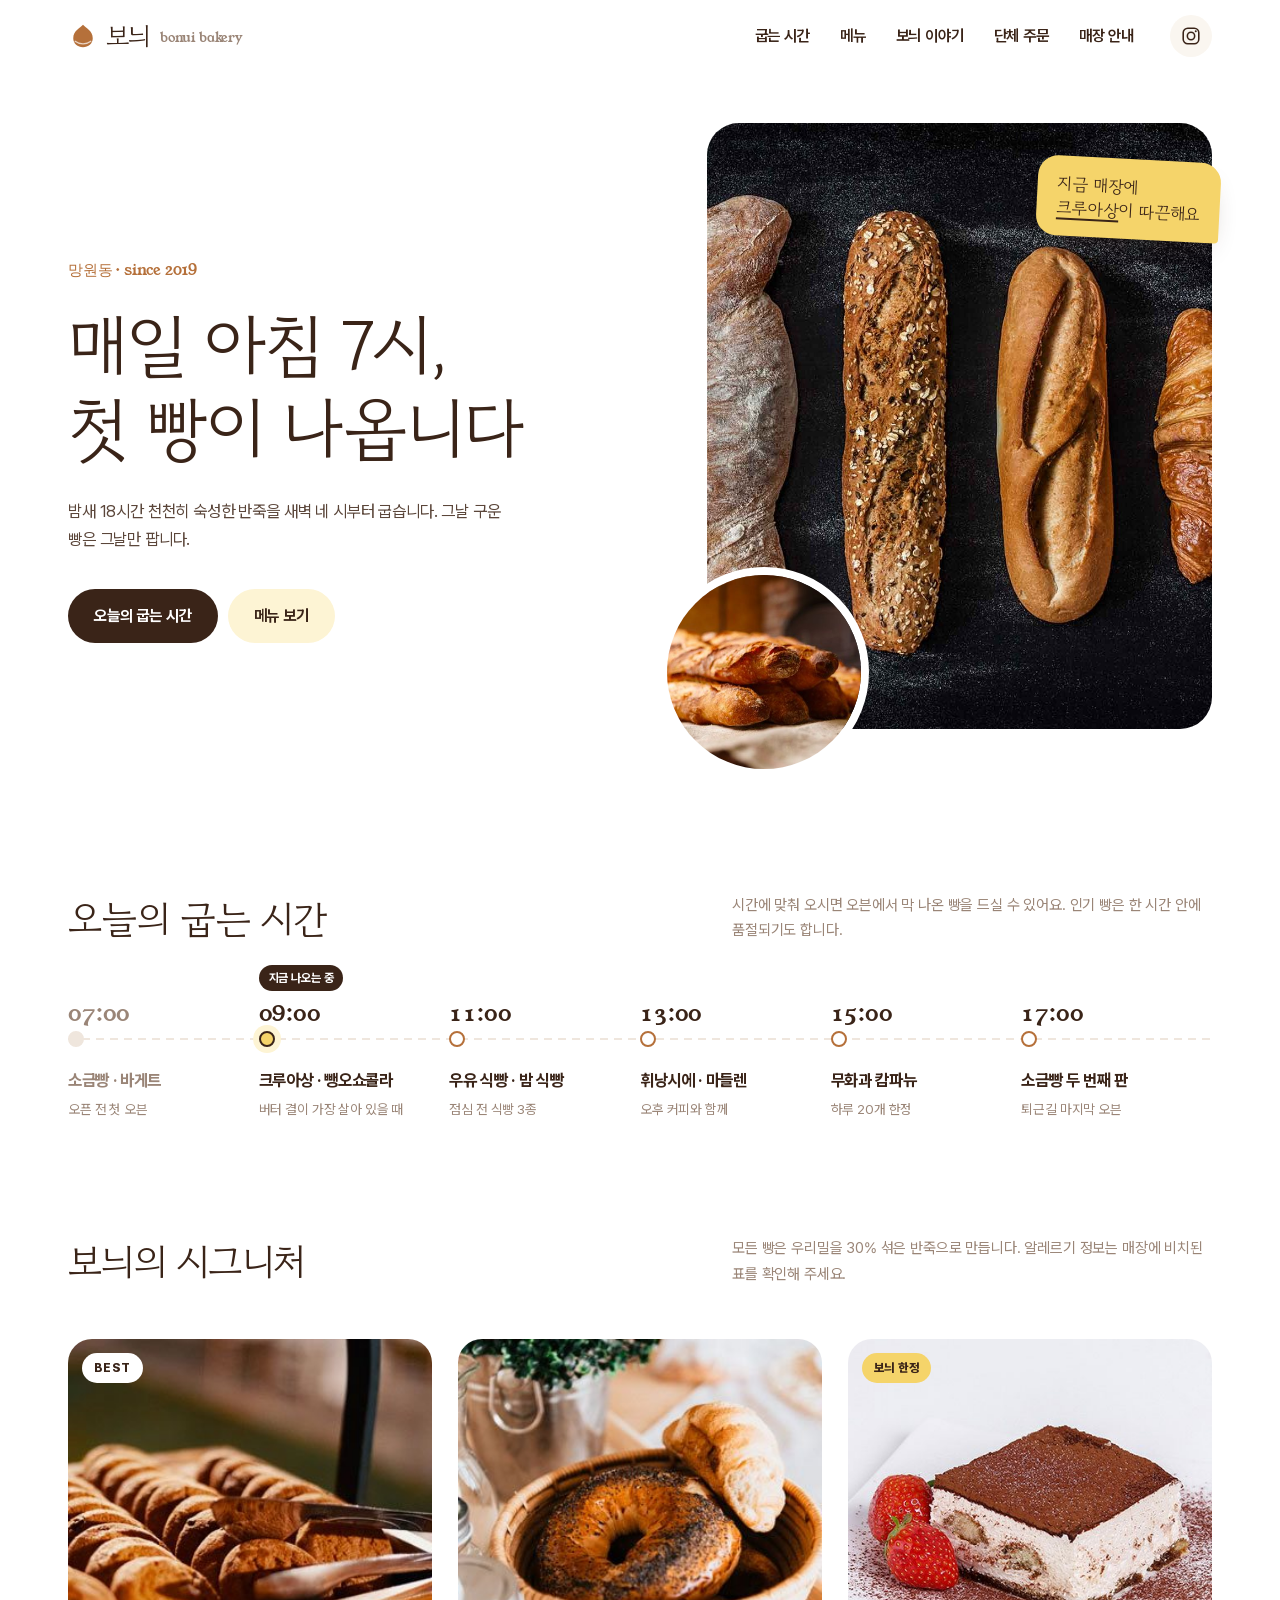
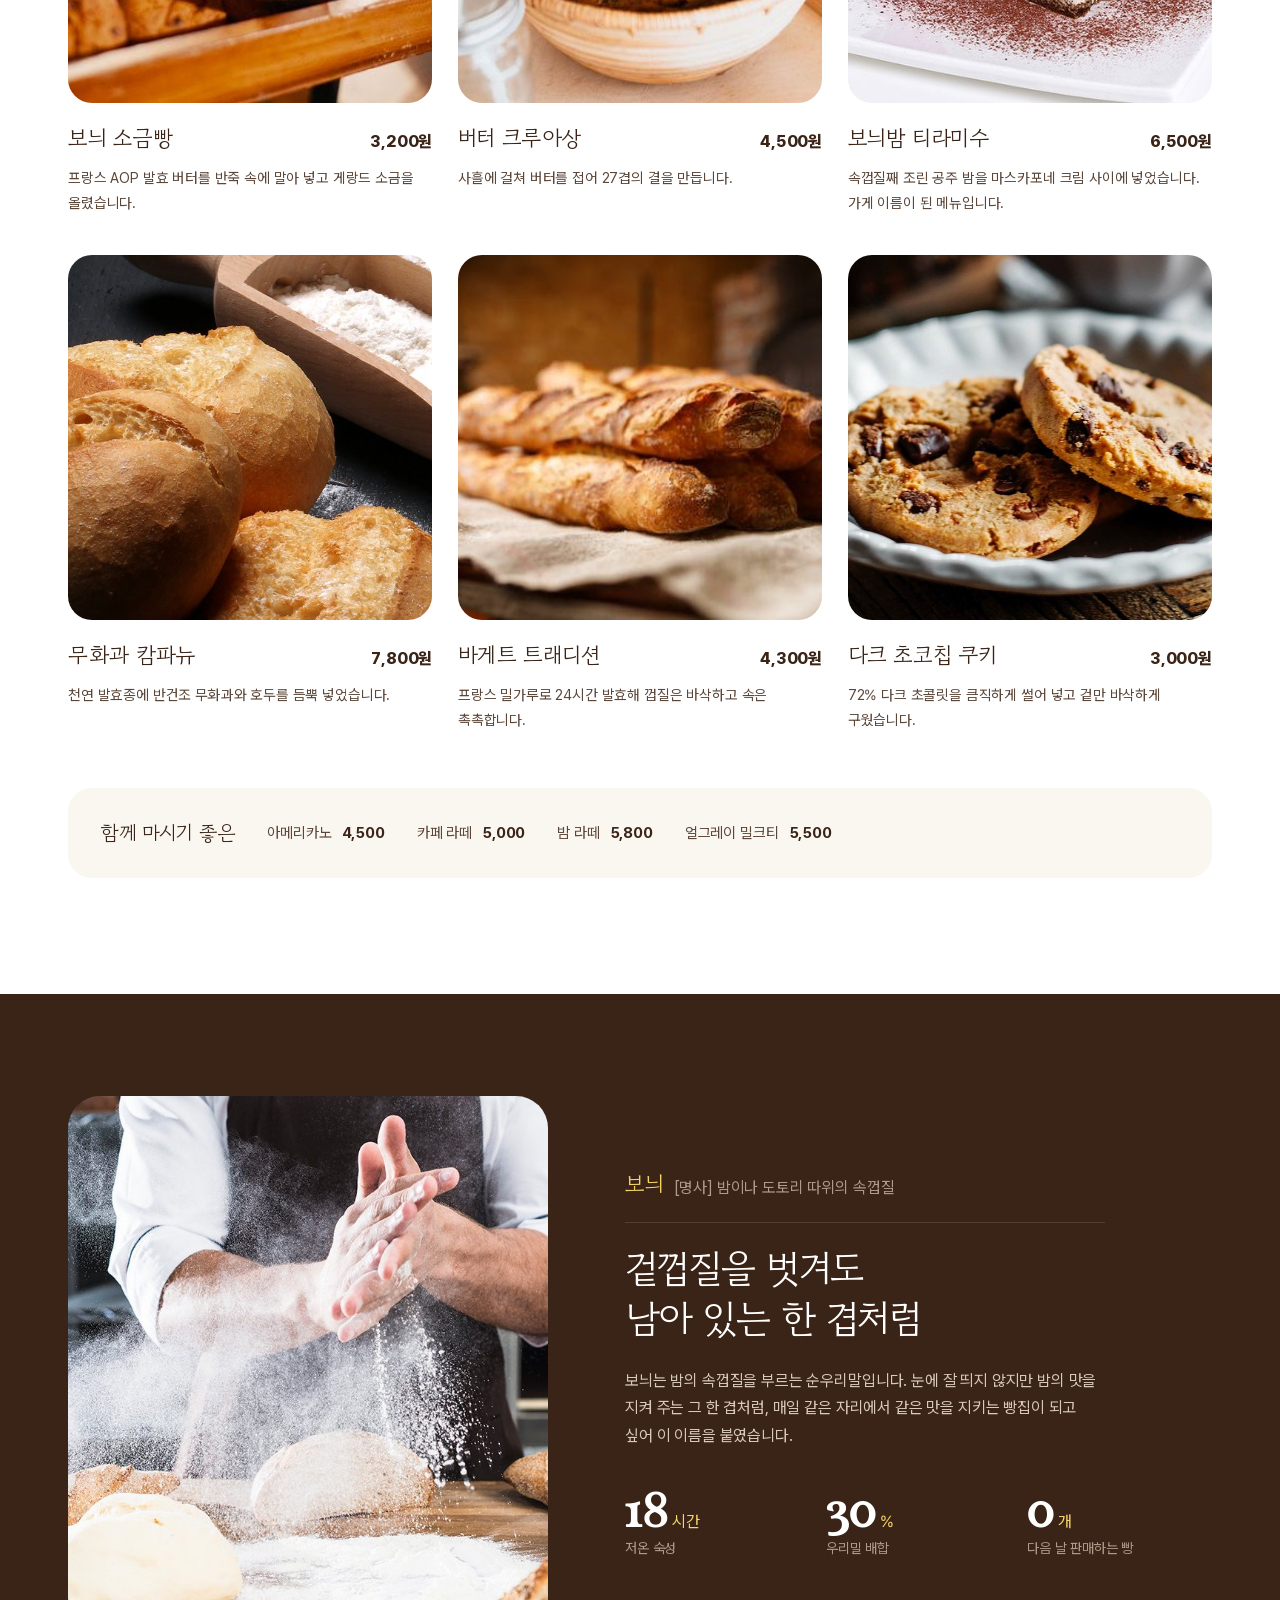
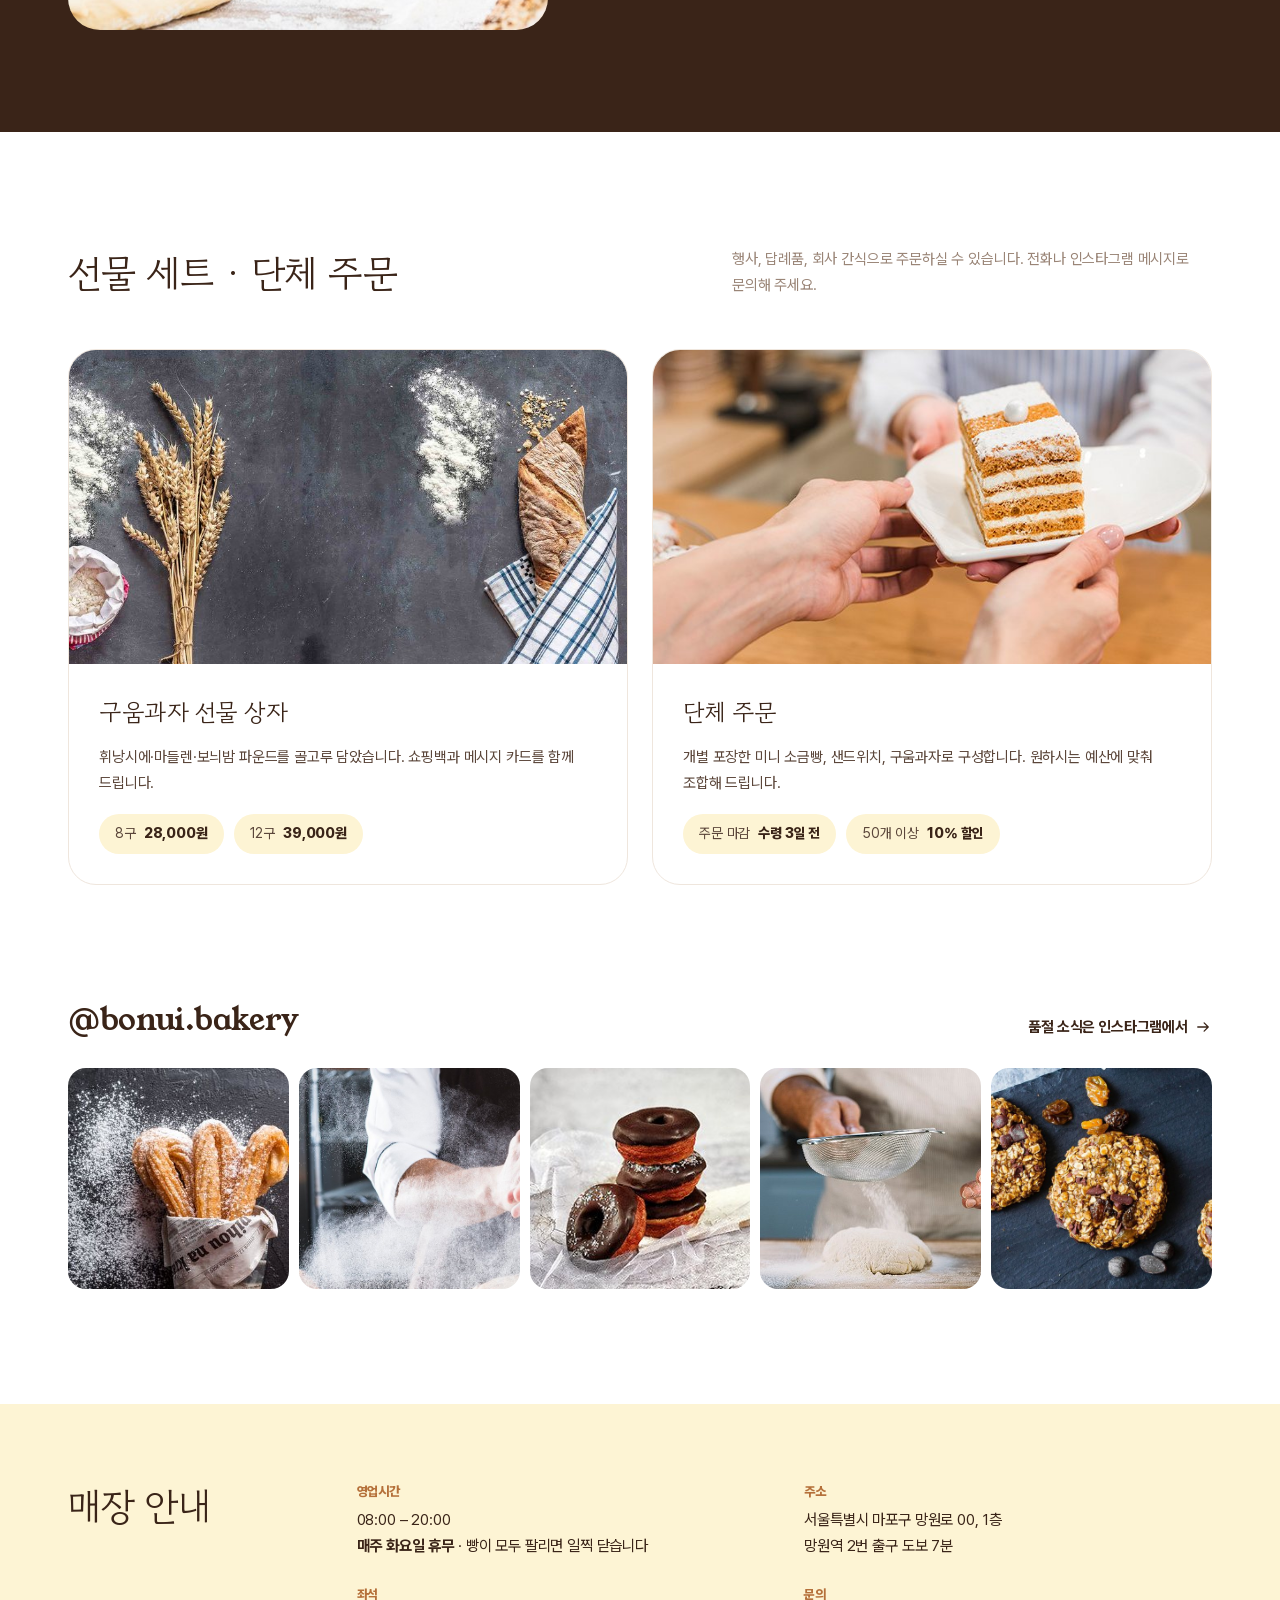
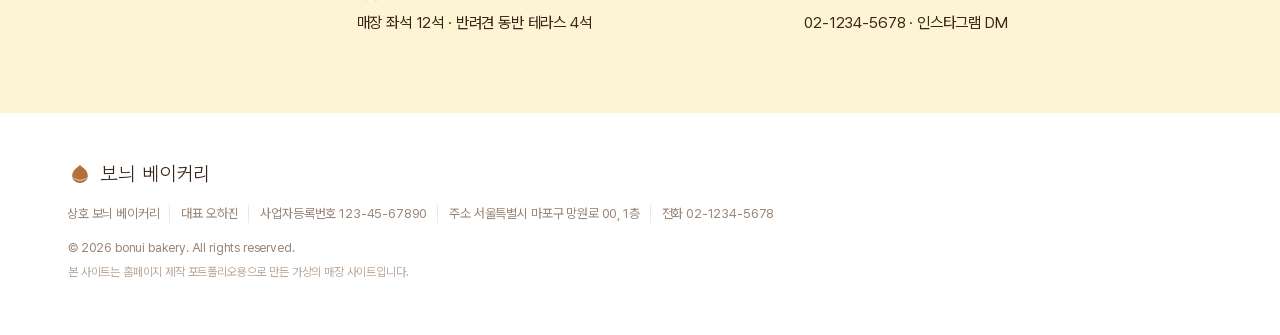
==== commit 0f91eb3f: "Add real photos to all sample sites Photos come from free open-source templates that use Unsplash/Pe" ====
--- a/sites/bakery/index.html
+++ b/sites/bakery/index.html
@@ -65,8 +65,8 @@
         </div>
       </div>
       <div class="hero-visual">
-        <figure class="hv-main"><img src="images/hero.jpg" alt="막 구워져 나온 소금빵이 가득 담긴 철판" width="1000" height="1200" fetchpriority="high"></figure>
-        <figure class="hv-sub"><img src="images/hero-2.jpg" alt="결이 살아 있는 크루아상 단면" width="600" height="600"></figure>
+        <figure class="hv-main"><img src="images/hero.jpg" alt="어두운 작업대 위에 놓인 갓 구운 빵" width="1000" height="1200" fetchpriority="high"></figure>
+        <figure class="hv-sub"><img src="images/hero-2.jpg" alt="갓 구운 바게트" width="600" height="600"></figure>
         <p class="hv-note" data-now-baking>지금 매장에<br><b>소금빵</b>이 따끈해요</p>
       </div>
     </div>
@@ -97,19 +97,19 @@
       </div>
       <div class="menu-grid">
         <article class="item">
-          <figure><img src="images/m-salt.jpg" alt="겉은 바삭하고 속은 촉촉한 소금빵" loading="lazy" width="700" height="700"><span class="item-badge">BEST</span></figure>
+          <figure><img src="images/m-salt.jpg" alt="철판 가득 구워진 소금빵" loading="lazy" width="700" height="700"><span class="item-badge">BEST</span></figure>
           <div class="item-row"><h3>보늬 소금빵</h3><p class="price">3,200원</p></div>
           <p>프랑스 AOP 발효 버터를 반죽 속에 말아 넣고 게랑드 소금을 올렸습니다.</p>
         </article>
         <article class="item">
-          <figure><img src="images/m-croissant.jpg" alt="27겹 결의 버터 크루아상" loading="lazy" width="700" height="700"></figure>
+          <figure><img src="images/m-croissant.jpg" alt="바구니에 담긴 크루아상과 베이글" loading="lazy" width="700" height="700"></figure>
           <div class="item-row"><h3>버터 크루아상</h3><p class="price">4,500원</p></div>
           <p>사흘에 걸쳐 버터를 접어 27겹의 결을 만듭니다.</p>
         </article>
         <article class="item">
-          <figure><img src="images/m-chestnut.jpg" alt="보늬밤을 통째로 넣은 파운드 케이크" loading="lazy" width="700" height="700"><span class="item-badge item-badge-sig">보늬 한정</span></figure>
-          <div class="item-row"><h3>보늬밤 파운드</h3><p class="price">5,500원</p></div>
-          <p>속껍질째 조린 공주 밤을 통째로 넣었습니다. 가게 이름이 된 메뉴입니다.</p>
+          <figure><img src="images/m-chestnut.jpg" alt="코코아 가루를 뿌린 보늬밤 티라미수" loading="lazy" width="700" height="700"><span class="item-badge item-badge-sig">보늬 한정</span></figure>
+          <div class="item-row"><h3>보늬밤 티라미수</h3><p class="price">6,500원</p></div>
+          <p>속껍질째 조린 공주 밤을 마스카포네 크림 사이에 넣었습니다. 가게 이름이 된 메뉴입니다.</p>
         </article>
         <article class="item">
           <figure><img src="images/m-campagne.jpg" alt="무화과와 호두가 들어간 캄파뉴" loading="lazy" width="700" height="700"></figure>
@@ -117,14 +117,14 @@
           <p>천연 발효종에 반건조 무화과와 호두를 듬뿍 넣었습니다.</p>
         </article>
         <article class="item">
-          <figure><img src="images/m-bread.jpg" alt="결대로 찢어지는 우유 식빵" loading="lazy" width="700" height="700"></figure>
-          <div class="item-row"><h3>우유 식빵</h3><p class="price">6,500원</p></div>
-          <p>물 대신 우유로만 반죽해 결대로 부드럽게 찢어집니다.</p>
-        </article>
-        <article class="item">
-          <figure><img src="images/m-financier.jpg" alt="태운 버터 향의 휘낭시에" loading="lazy" width="700" height="700"></figure>
-          <div class="item-row"><h3>휘낭시에</h3><p class="price">3,000원</p></div>
-          <p>버터를 갈색이 될 때까지 태워 고소한 향을 냈습니다.</p>
+          <figure><img src="images/m-bread.jpg" alt="겉이 바삭하게 구워진 바게트" loading="lazy" width="700" height="700"></figure>
+          <div class="item-row"><h3>바게트 트래디션</h3><p class="price">4,300원</p></div>
+          <p>프랑스 밀가루로 24시간 발효해 껍질은 바삭하고 속은 촉촉합니다.</p>
+        </article>
+        <article class="item">
+          <figure><img src="images/m-financier.jpg" alt="다크 초콜릿이 박힌 쿠키" loading="lazy" width="700" height="700"></figure>
+          <div class="item-row"><h3>다크 초코칩 쿠키</h3><p class="price">3,000원</p></div>
+          <p>72% 다크 초콜릿을 큼직하게 썰어 넣고 겉만 바삭하게 구웠습니다.</p>
         </article>
       </div>
       <div class="drinks">
@@ -141,7 +141,7 @@
 
   <section class="story" id="story" aria-labelledby="story-title">
     <div class="container story-grid">
-      <figure class="story-photo"><img src="images/story.jpg" alt="새벽에 반죽을 성형하는 제빵사의 손" loading="lazy" width="900" height="1000"></figure>
+      <figure class="story-photo"><img src="images/story.jpg" alt="밀가루를 털며 반죽을 준비하는 제빵사" loading="lazy" width="900" height="1000"></figure>
       <div class="story-copy">
         <p class="story-word"><span>보늬</span> [명사] 밤이나 도토리 따위의 속껍질</p>
         <h2 id="story-title">겉껍질을 벗겨도<br>남아 있는 한 겹처럼</h2>
@@ -163,7 +163,7 @@
       </div>
       <div class="order-grid">
         <article class="order-card">
-          <figure><img src="images/gift.jpg" alt="리본으로 묶은 구움과자 선물 상자" loading="lazy" width="800" height="600"></figure>
+          <figure><img src="images/gift.jpg" alt="밀 이삭과 밀가루를 놓은 작업대" loading="lazy" width="800" height="600"></figure>
           <div class="order-body">
             <h3>구움과자 선물 상자</h3>
             <p>휘낭시에·마들렌·보늬밤 파운드를 골고루 담았습니다. 쇼핑백과 메시지 카드를 함께 드립니다.</p>
@@ -174,7 +174,7 @@
           </div>
         </article>
         <article class="order-card">
-          <figure><img src="images/catering.jpg" alt="행사용으로 포장된 미니 소금빵" loading="lazy" width="800" height="600"></figure>
+          <figure><img src="images/catering.jpg" alt="케이크 한 조각을 건네는 모습" loading="lazy" width="800" height="600"></figure>
           <div class="order-body">
             <h3>단체 주문</h3>
             <p>개별 포장한 미니 소금빵, 샌드위치, 구움과자로 구성합니다. 원하시는 예산에 맞춰 조합해 드립니다.</p>
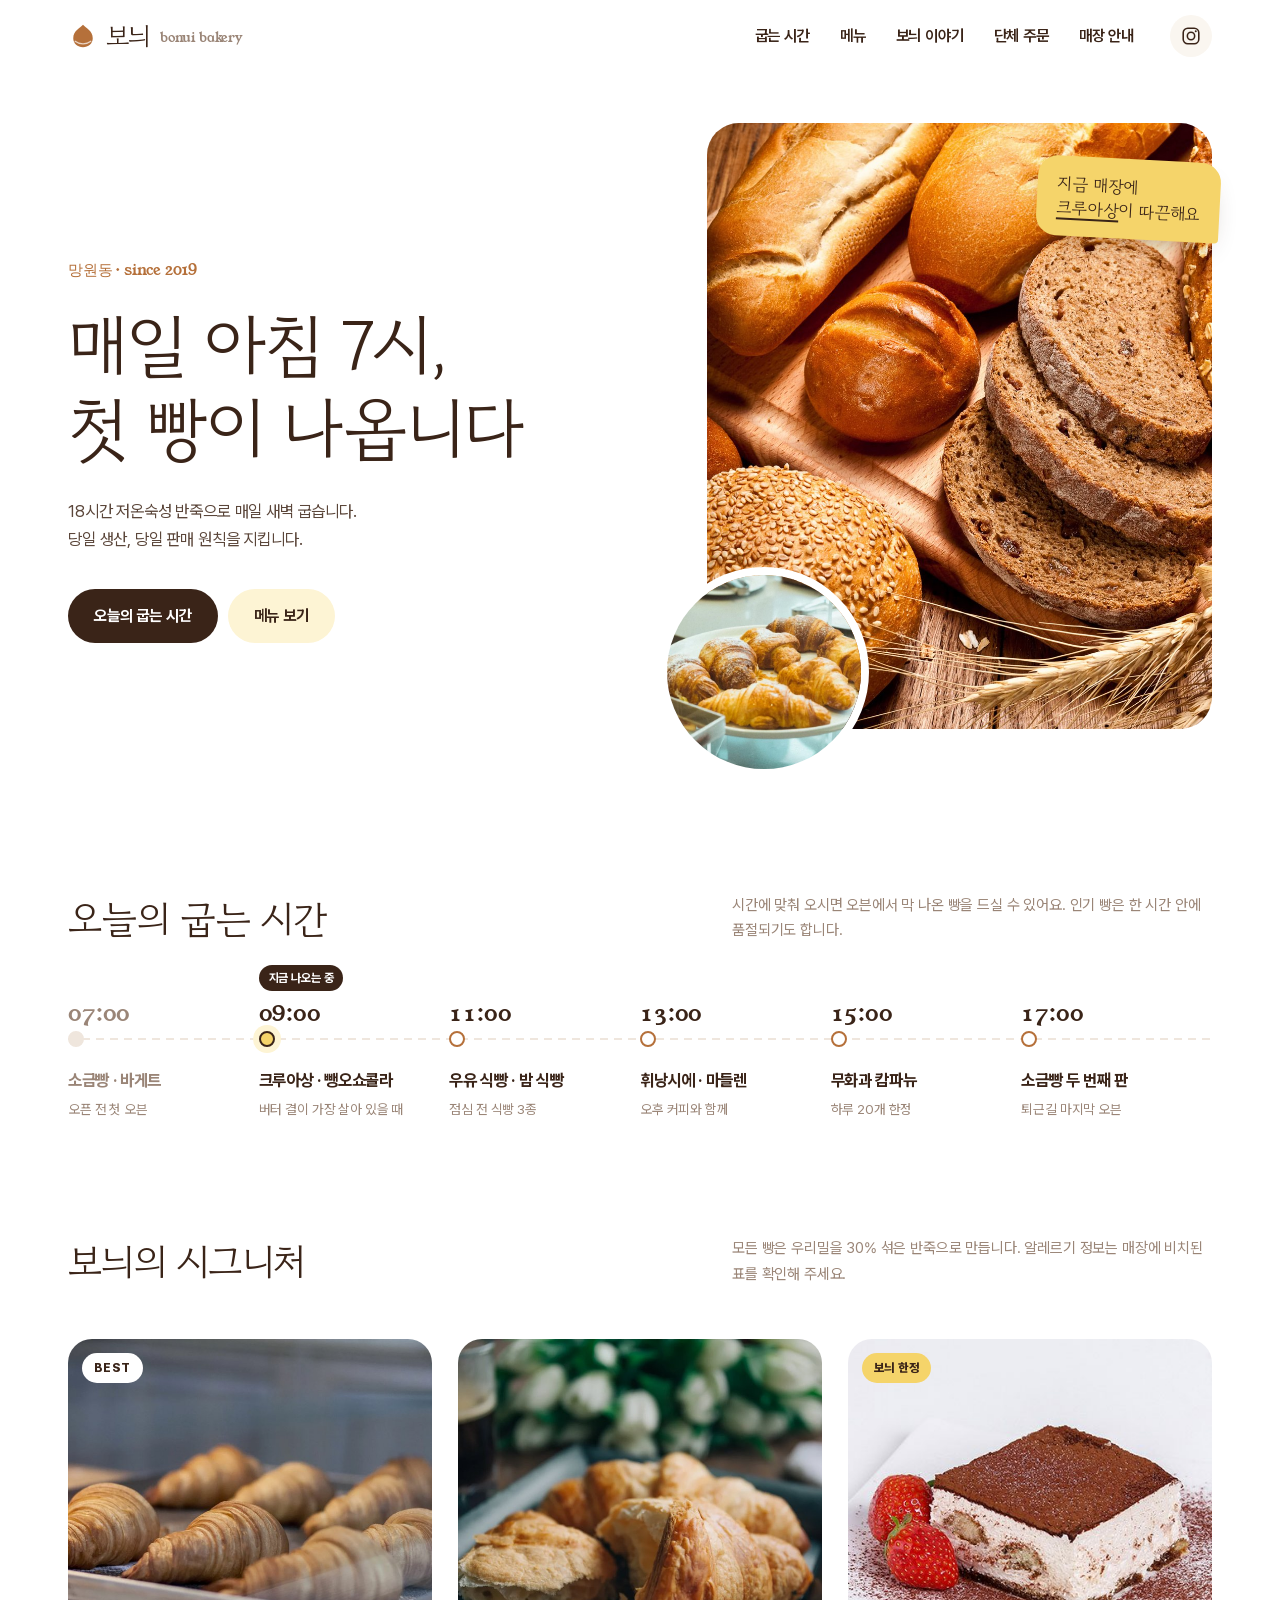
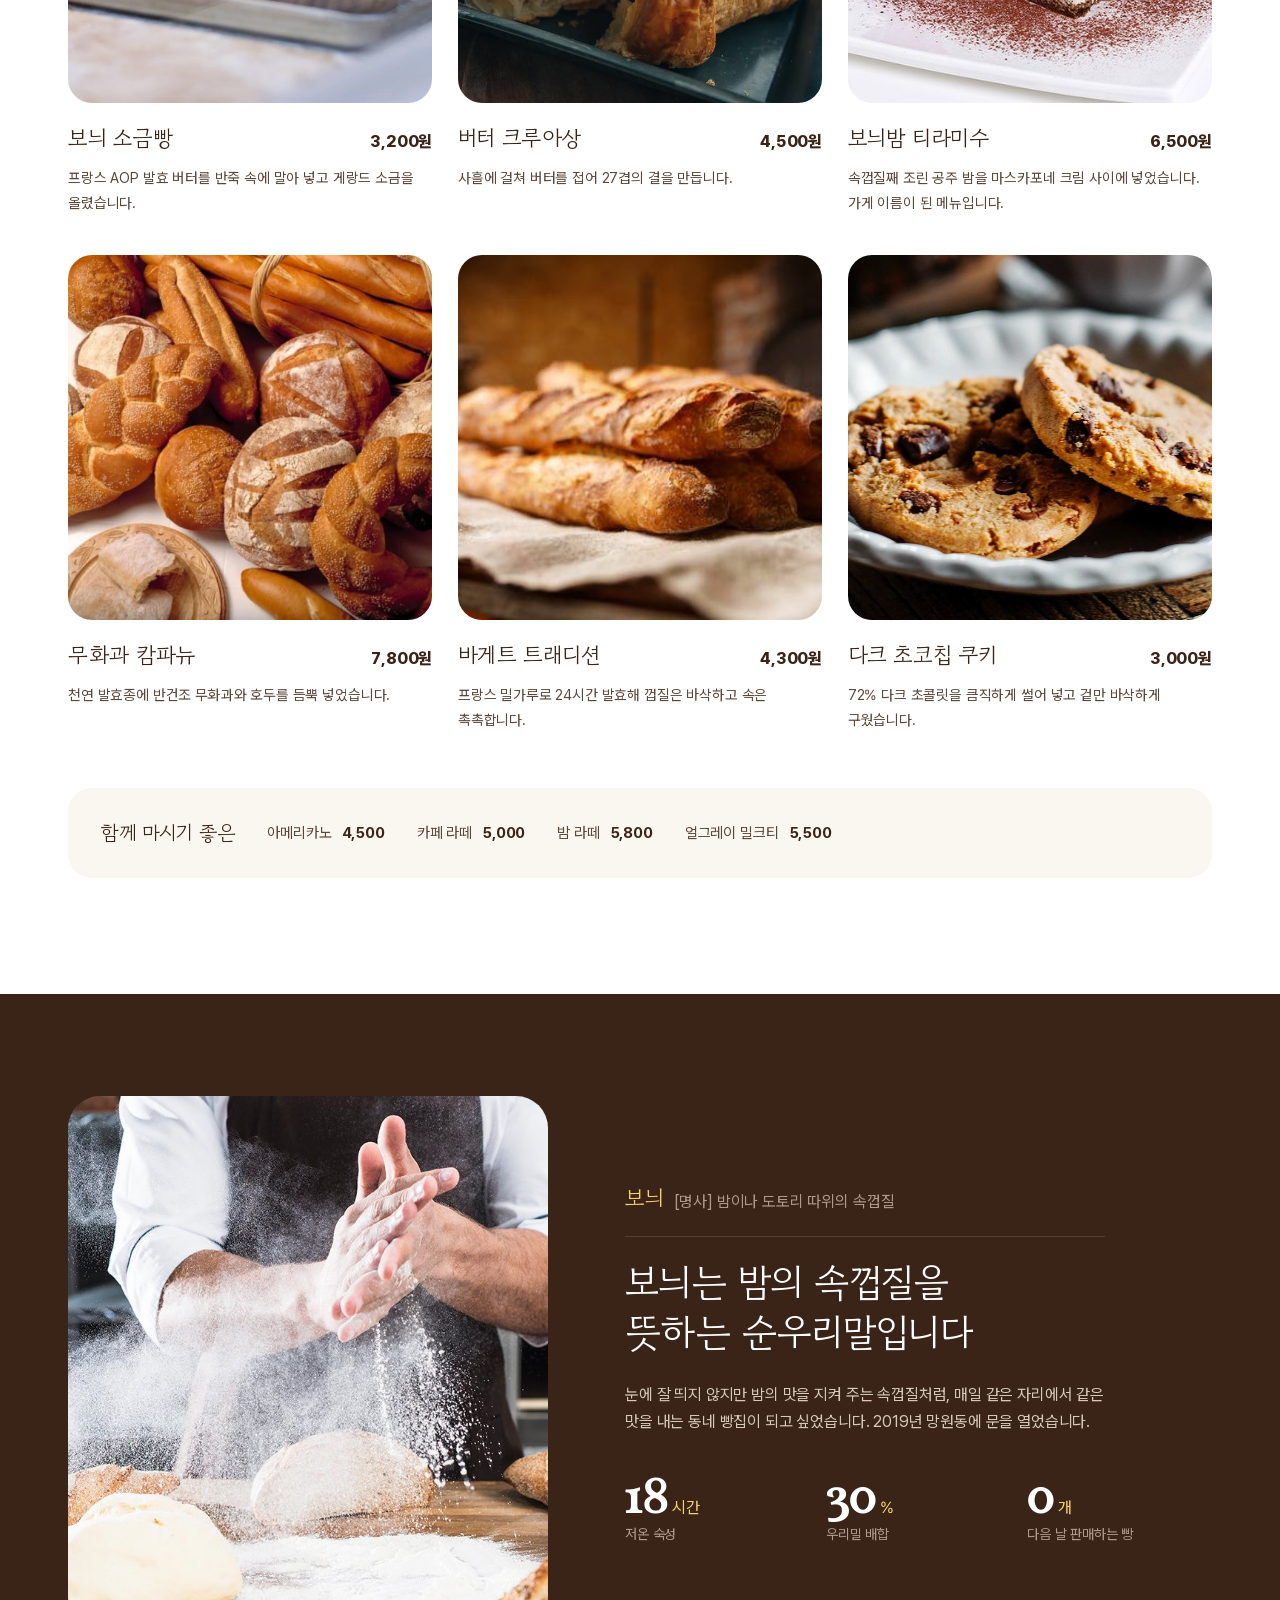
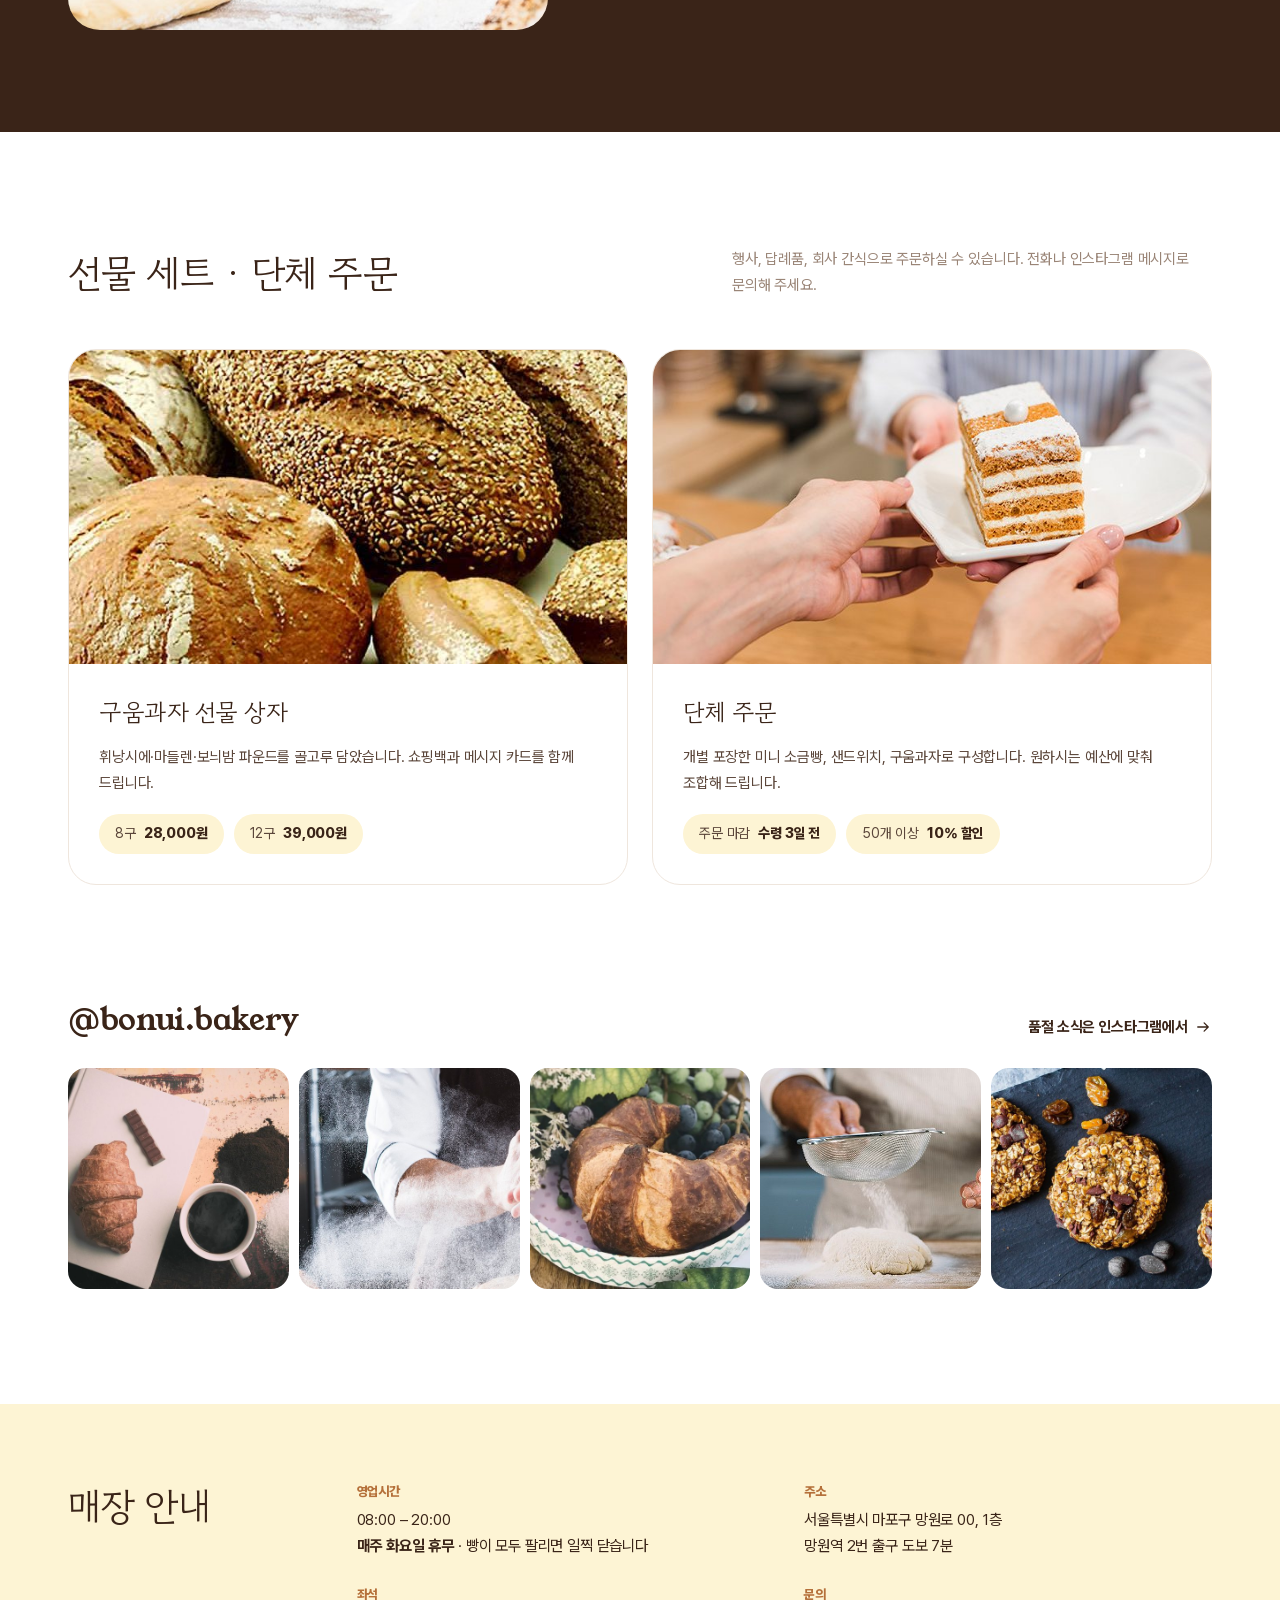
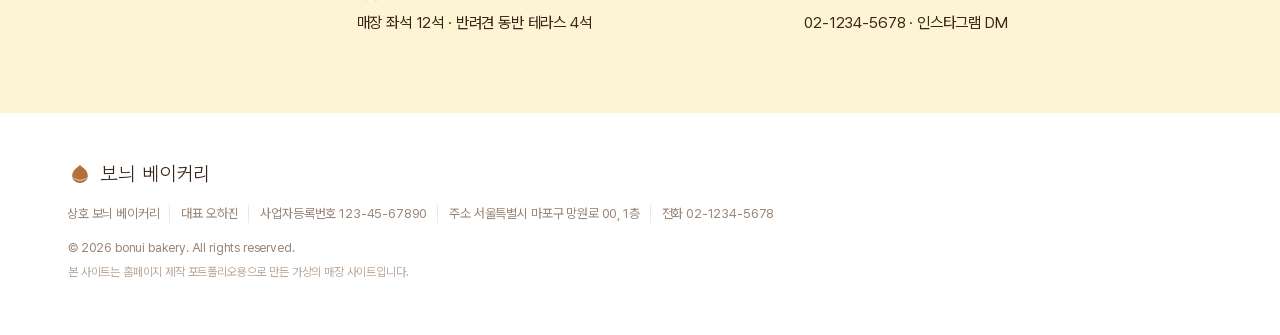
==== commit 3b97dd0a: "Rewrite copy across all samples in Korean market style Replace essay-like lines with concrete sellin" ====
--- a/sites/bakery/index.html
+++ b/sites/bakery/index.html
@@ -58,7 +58,7 @@
       <div class="hero-copy">
         <p class="hero-tag">망원동 · since 2019</p>
         <h1>매일 아침 7시,<br>첫 빵이 나옵니다</h1>
-        <p class="lead">밤새 18시간 천천히 숙성한 반죽을 새벽 네 시부터 굽습니다. 그날 구운 빵은 그날만 팝니다.</p>
+        <p class="lead">18시간 저온숙성 반죽으로 매일 새벽 굽습니다.<br>당일 생산, 당일 판매 원칙을 지킵니다.</p>
         <div class="btn-row">
           <a class="btn btn-brown" href="#bake">오늘의 굽는 시간</a>
           <a class="btn btn-soft" href="#menu">메뉴 보기</a>
@@ -144,8 +144,8 @@
       <figure class="story-photo"><img src="images/story.jpg" alt="밀가루를 털며 반죽을 준비하는 제빵사" loading="lazy" width="900" height="1000"></figure>
       <div class="story-copy">
         <p class="story-word"><span>보늬</span> [명사] 밤이나 도토리 따위의 속껍질</p>
-        <h2 id="story-title">겉껍질을 벗겨도<br>남아 있는 한 겹처럼</h2>
-        <p>보늬는 밤의 속껍질을 부르는 순우리말입니다. 눈에 잘 띄지 않지만 밤의 맛을 지켜 주는 그 한 겹처럼, 매일 같은 자리에서 같은 맛을 지키는 빵집이 되고 싶어 이 이름을 붙였습니다.</p>
+        <h2 id="story-title">보늬는 밤의 속껍질을<br>뜻하는 순우리말입니다</h2>
+        <p>눈에 잘 띄지 않지만 밤의 맛을 지켜 주는 속껍질처럼, 매일 같은 자리에서 같은 맛을 내는 동네 빵집이 되고 싶었습니다. 2019년 망원동에 문을 열었습니다.</p>
         <ul class="facts">
           <li><strong>18<small>시간</small></strong><span>저온 숙성</span></li>
           <li><strong>30<small>%</small></strong><span>우리밀 배합</span></li>
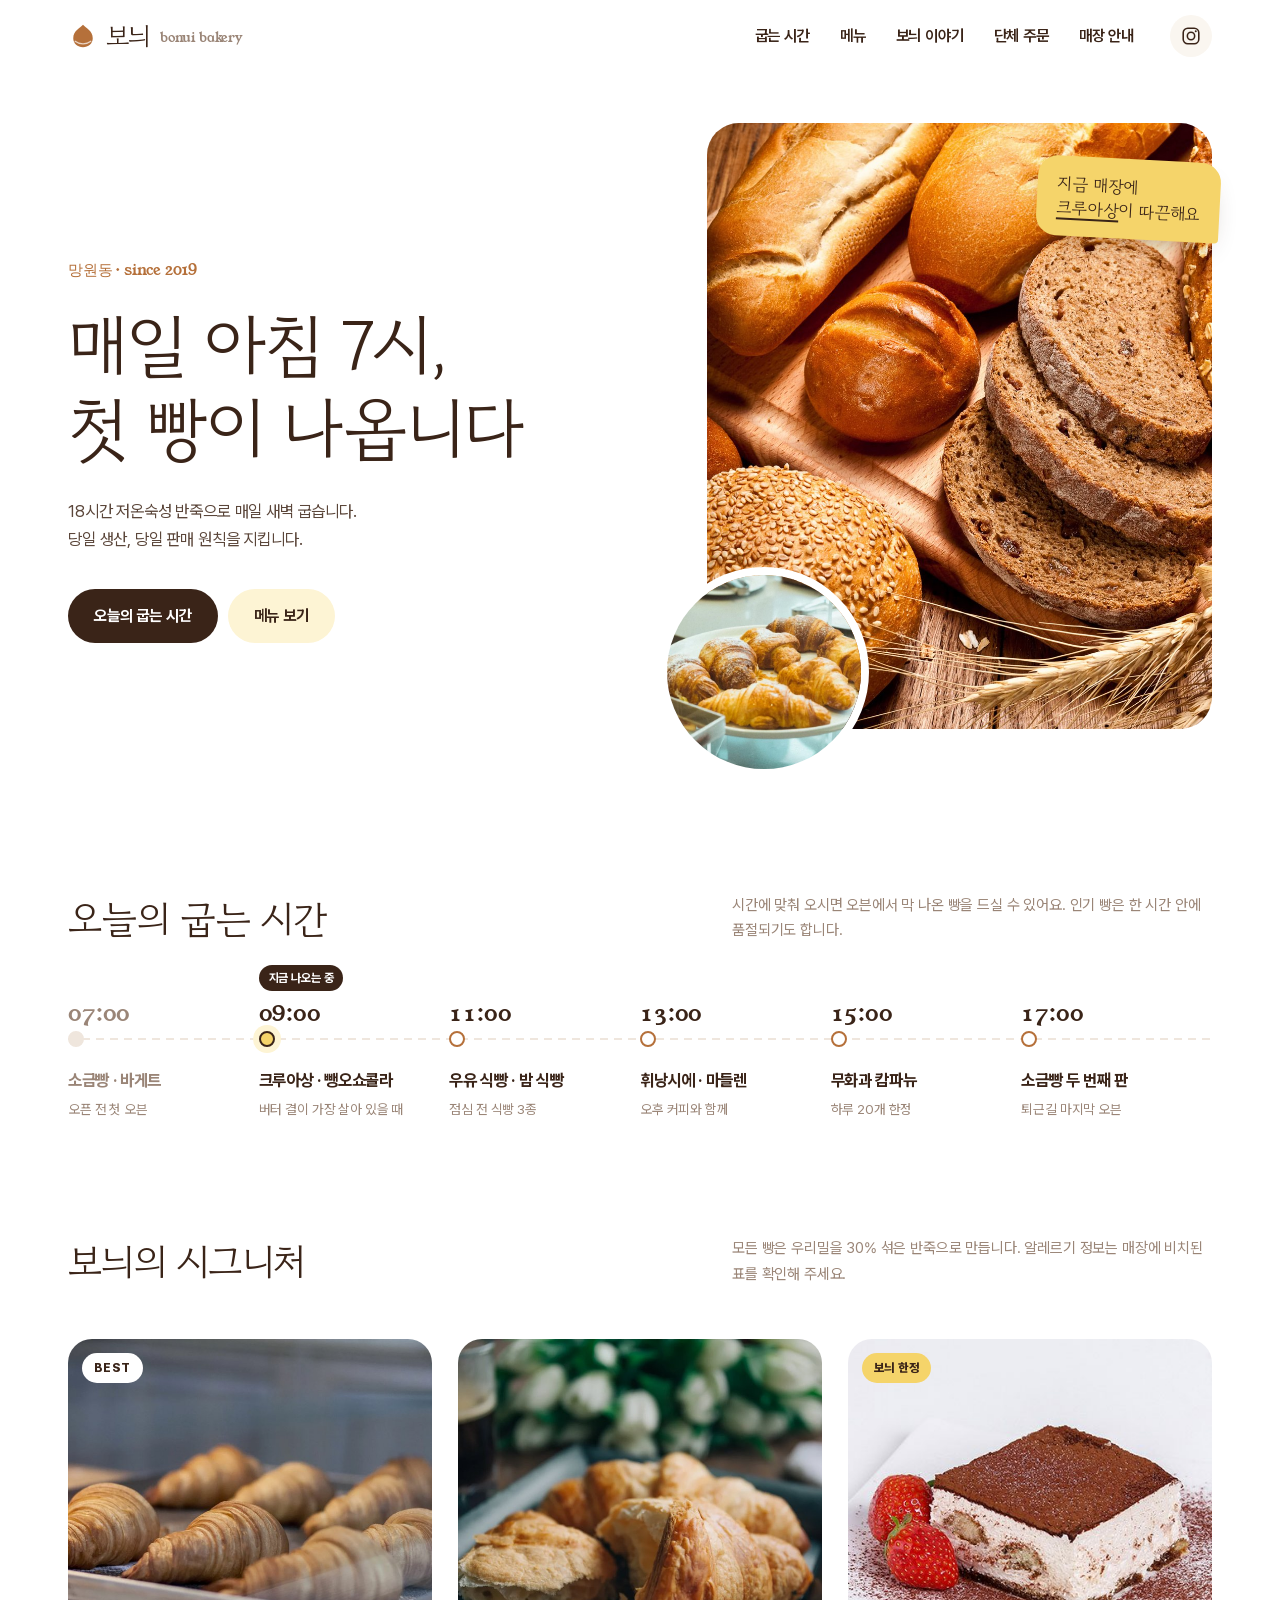
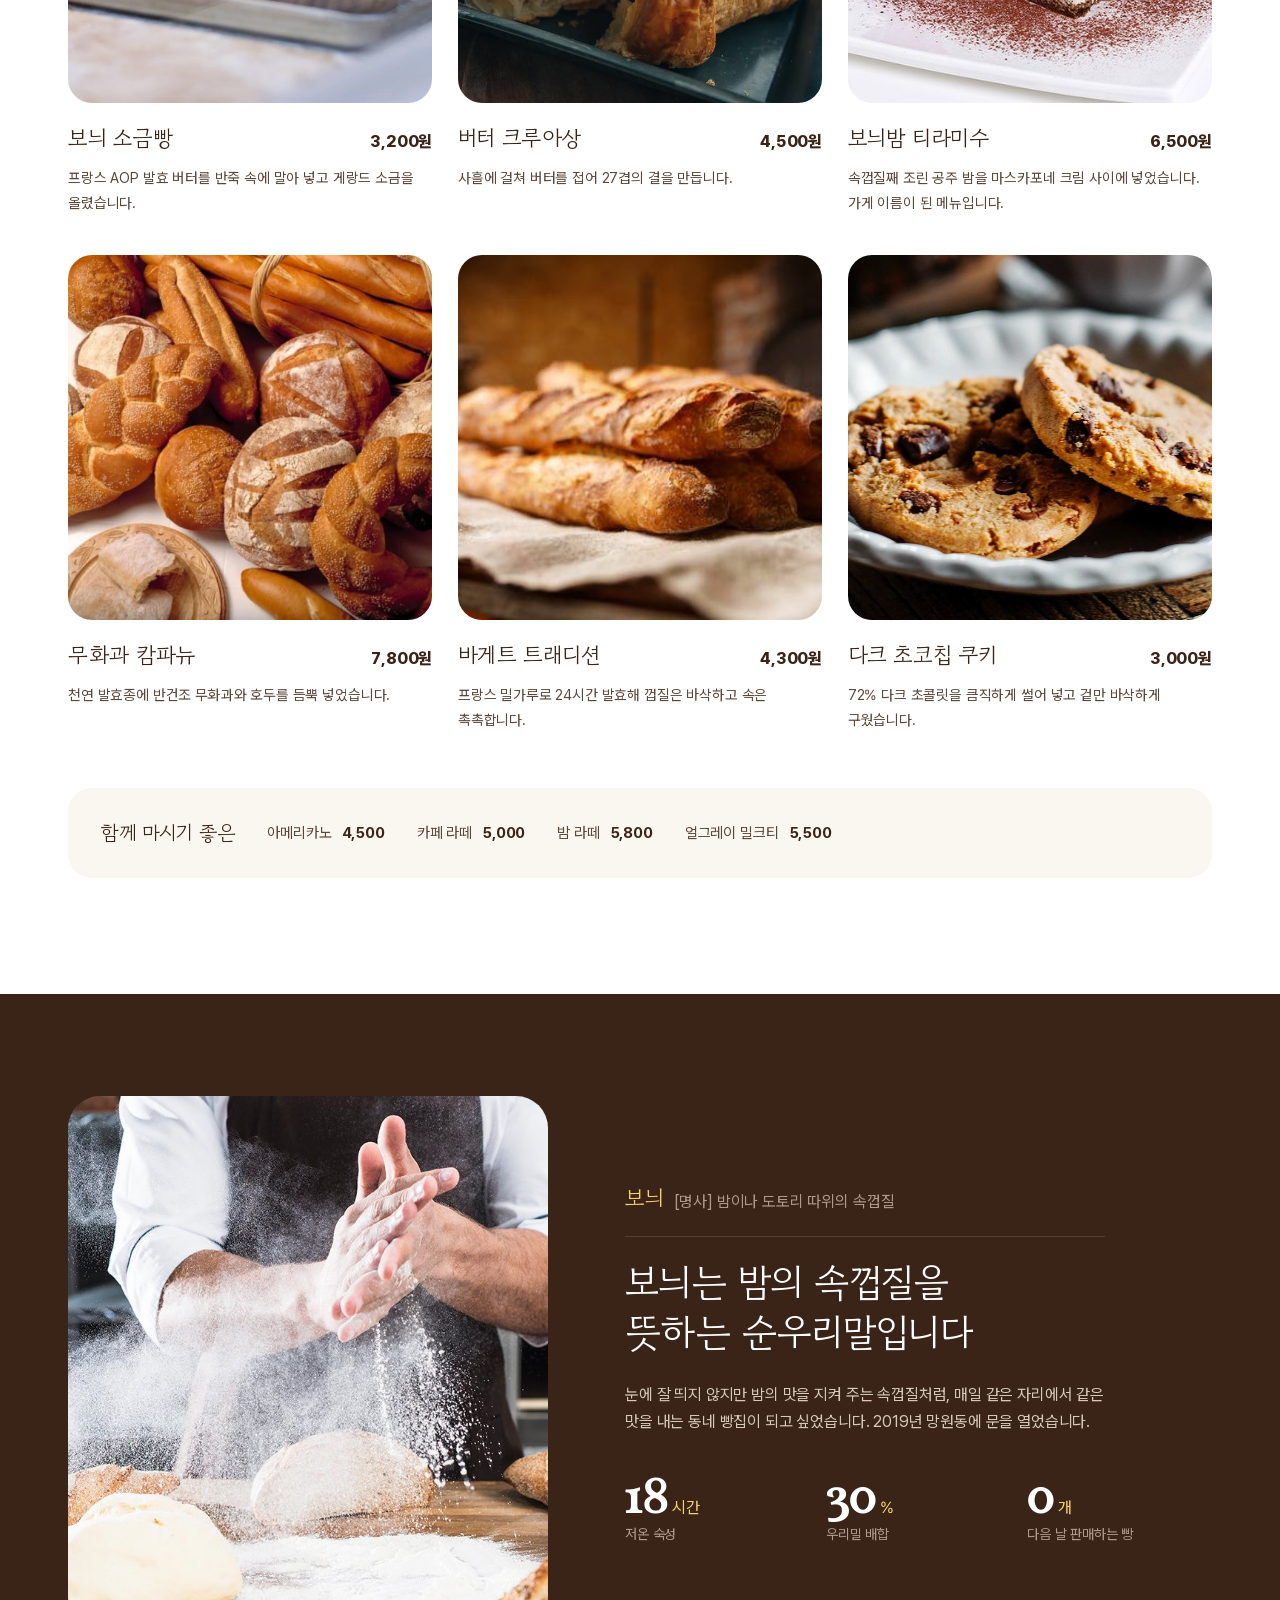
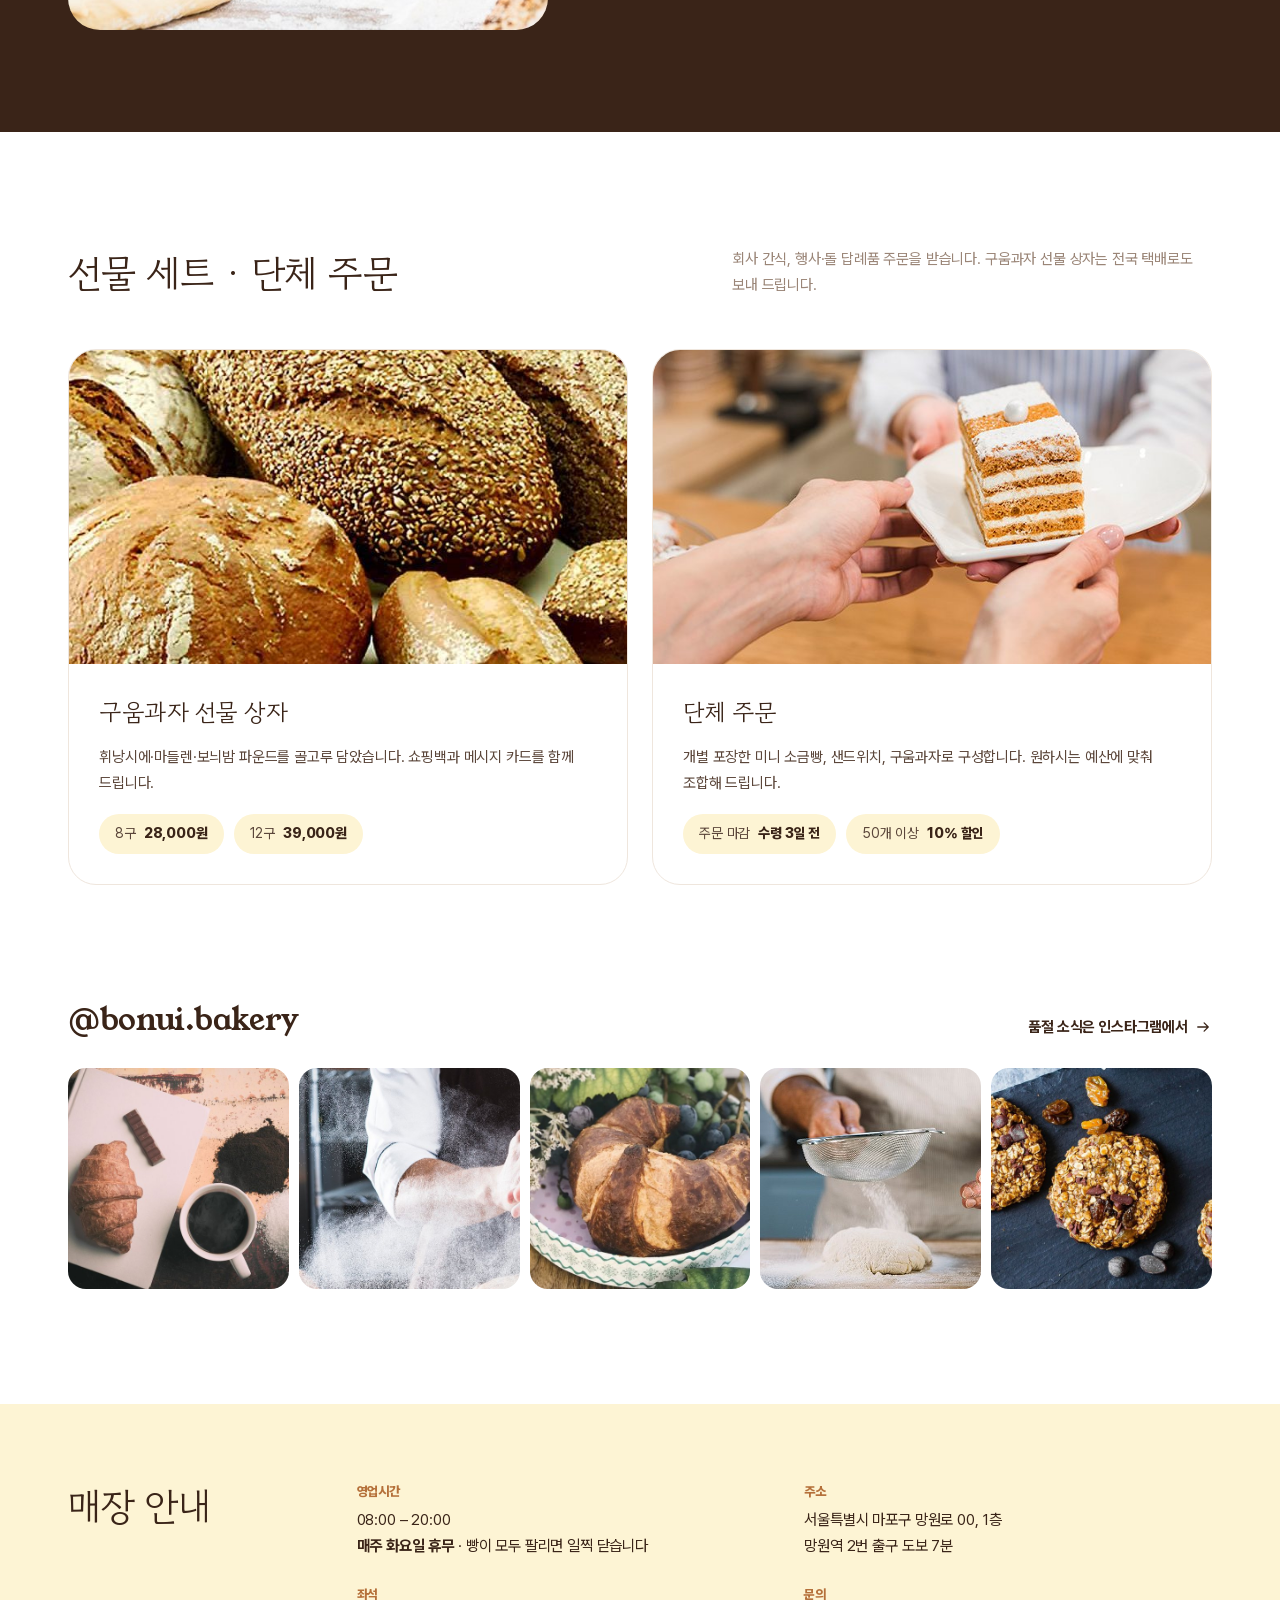
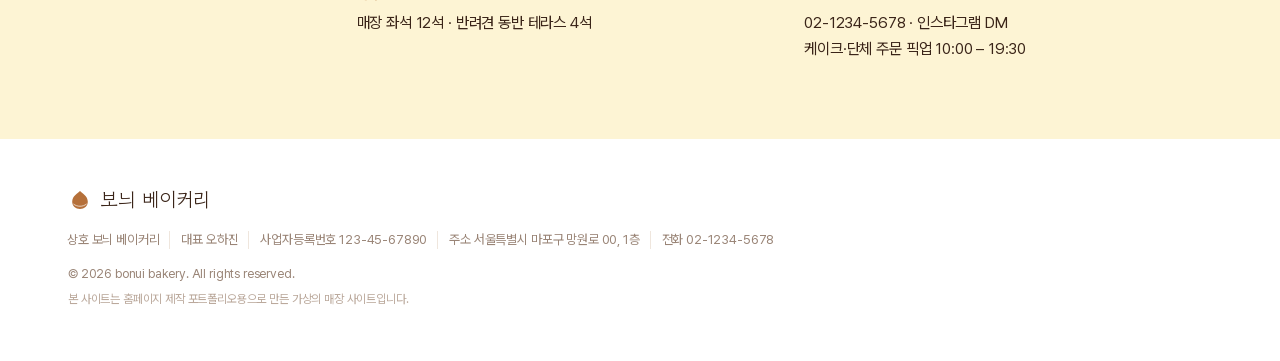
==== commit 3d8500b9: "Swap in Unsplash model photos and polish copy from real Korean sites - Replace people photos in fash" ====
--- a/sites/bakery/index.html
+++ b/sites/bakery/index.html
@@ -159,7 +159,7 @@
     <div class="container">
       <div class="section-head">
         <h2 id="order-title">선물 세트 · 단체 주문</h2>
-        <p>행사, 답례품, 회사 간식으로 주문하실 수 있습니다. 전화나 인스타그램 메시지로 문의해 주세요.</p>
+        <p>회사 간식, 행사·돌 답례품 주문을 받습니다. 구움과자 선물 상자는 전국 택배로도 보내 드립니다.</p>
       </div>
       <div class="order-grid">
         <article class="order-card">
@@ -211,7 +211,7 @@
         <div><dt>영업시간</dt><dd>08:00 – 20:00<br><span class="off">매주 화요일 휴무</span> · 빵이 모두 팔리면 일찍 닫습니다</dd></div>
         <div><dt>주소</dt><dd>서울특별시 마포구 망원로 00, 1층<br>망원역 2번 출구 도보 7분</dd></div>
         <div><dt>좌석</dt><dd>매장 좌석 12석 · 반려견 동반 테라스 4석</dd></div>
-        <div><dt>문의</dt><dd>02-1234-5678 · 인스타그램 DM</dd></div>
+        <div><dt>문의</dt><dd>02-1234-5678 · 인스타그램 DM<br>케이크·단체 주문 픽업 10:00 – 19:30</dd></div>
       </dl>
     </div>
   </section>
